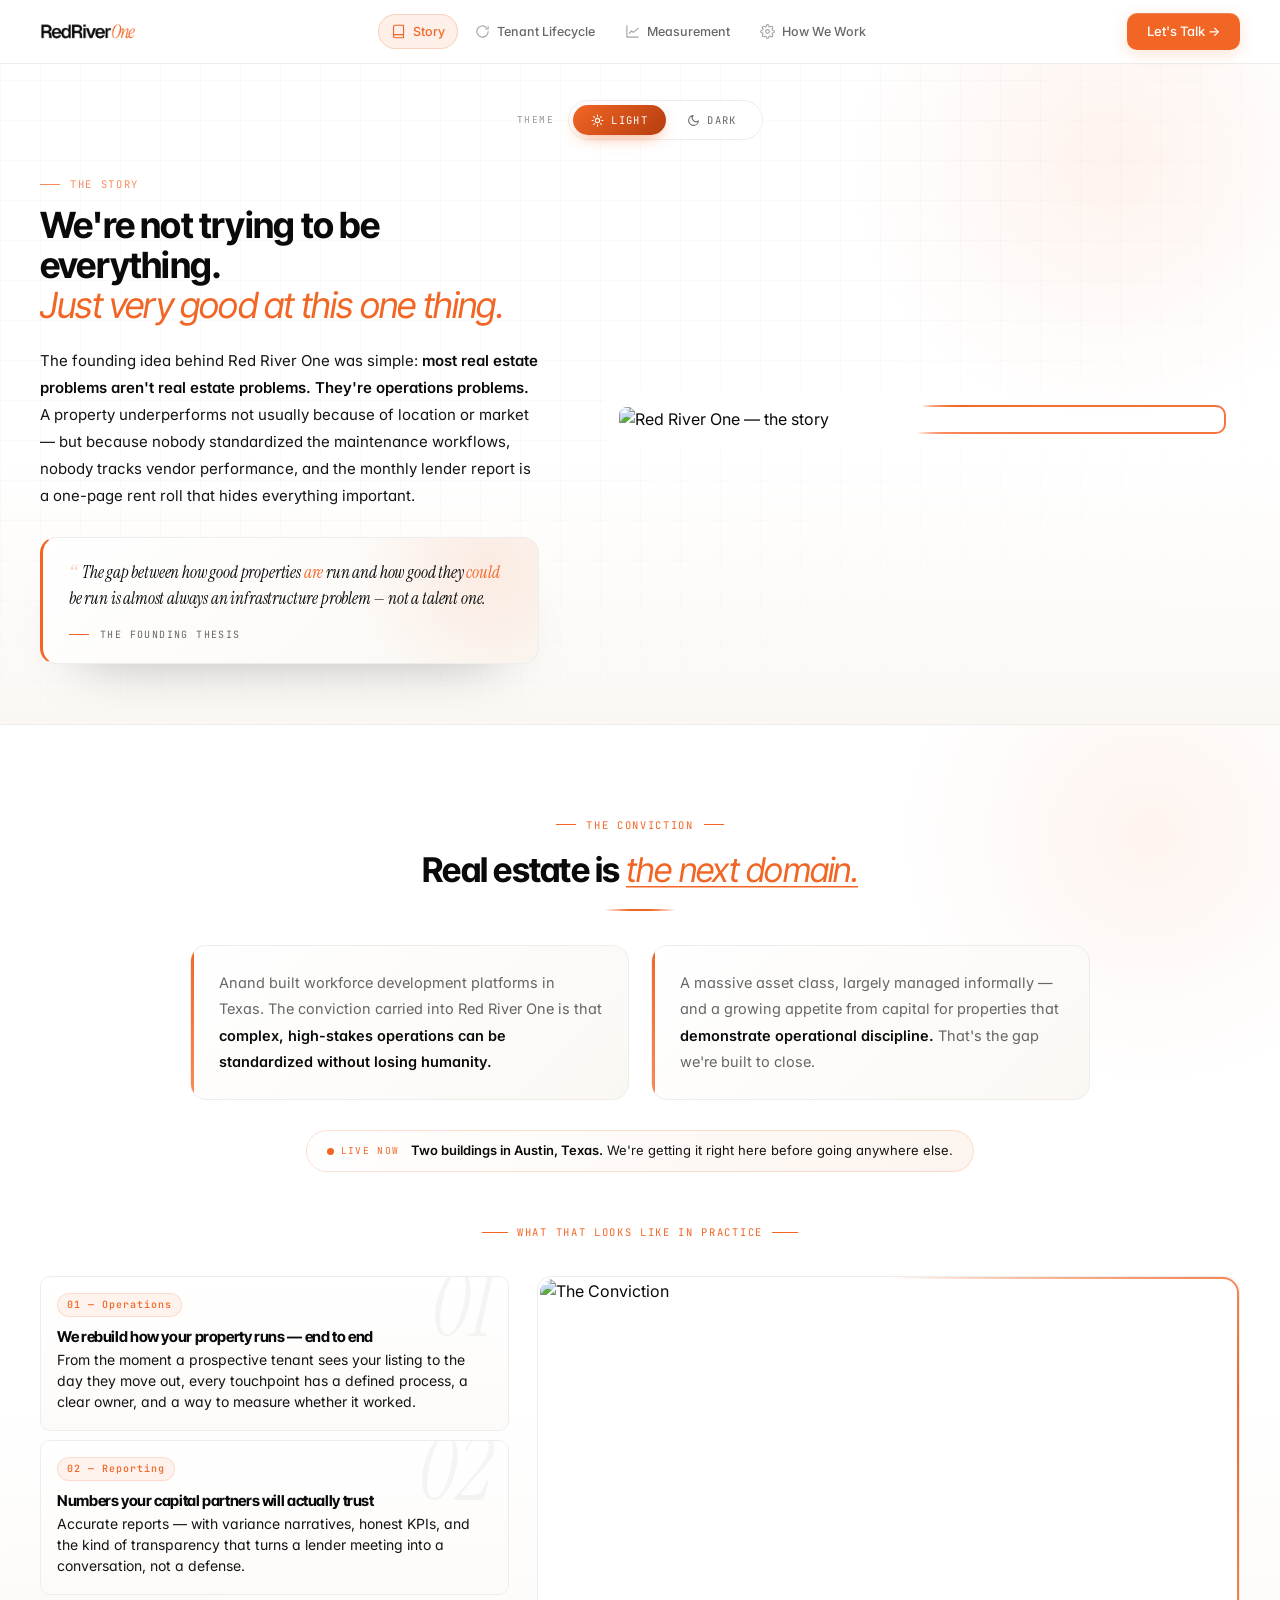
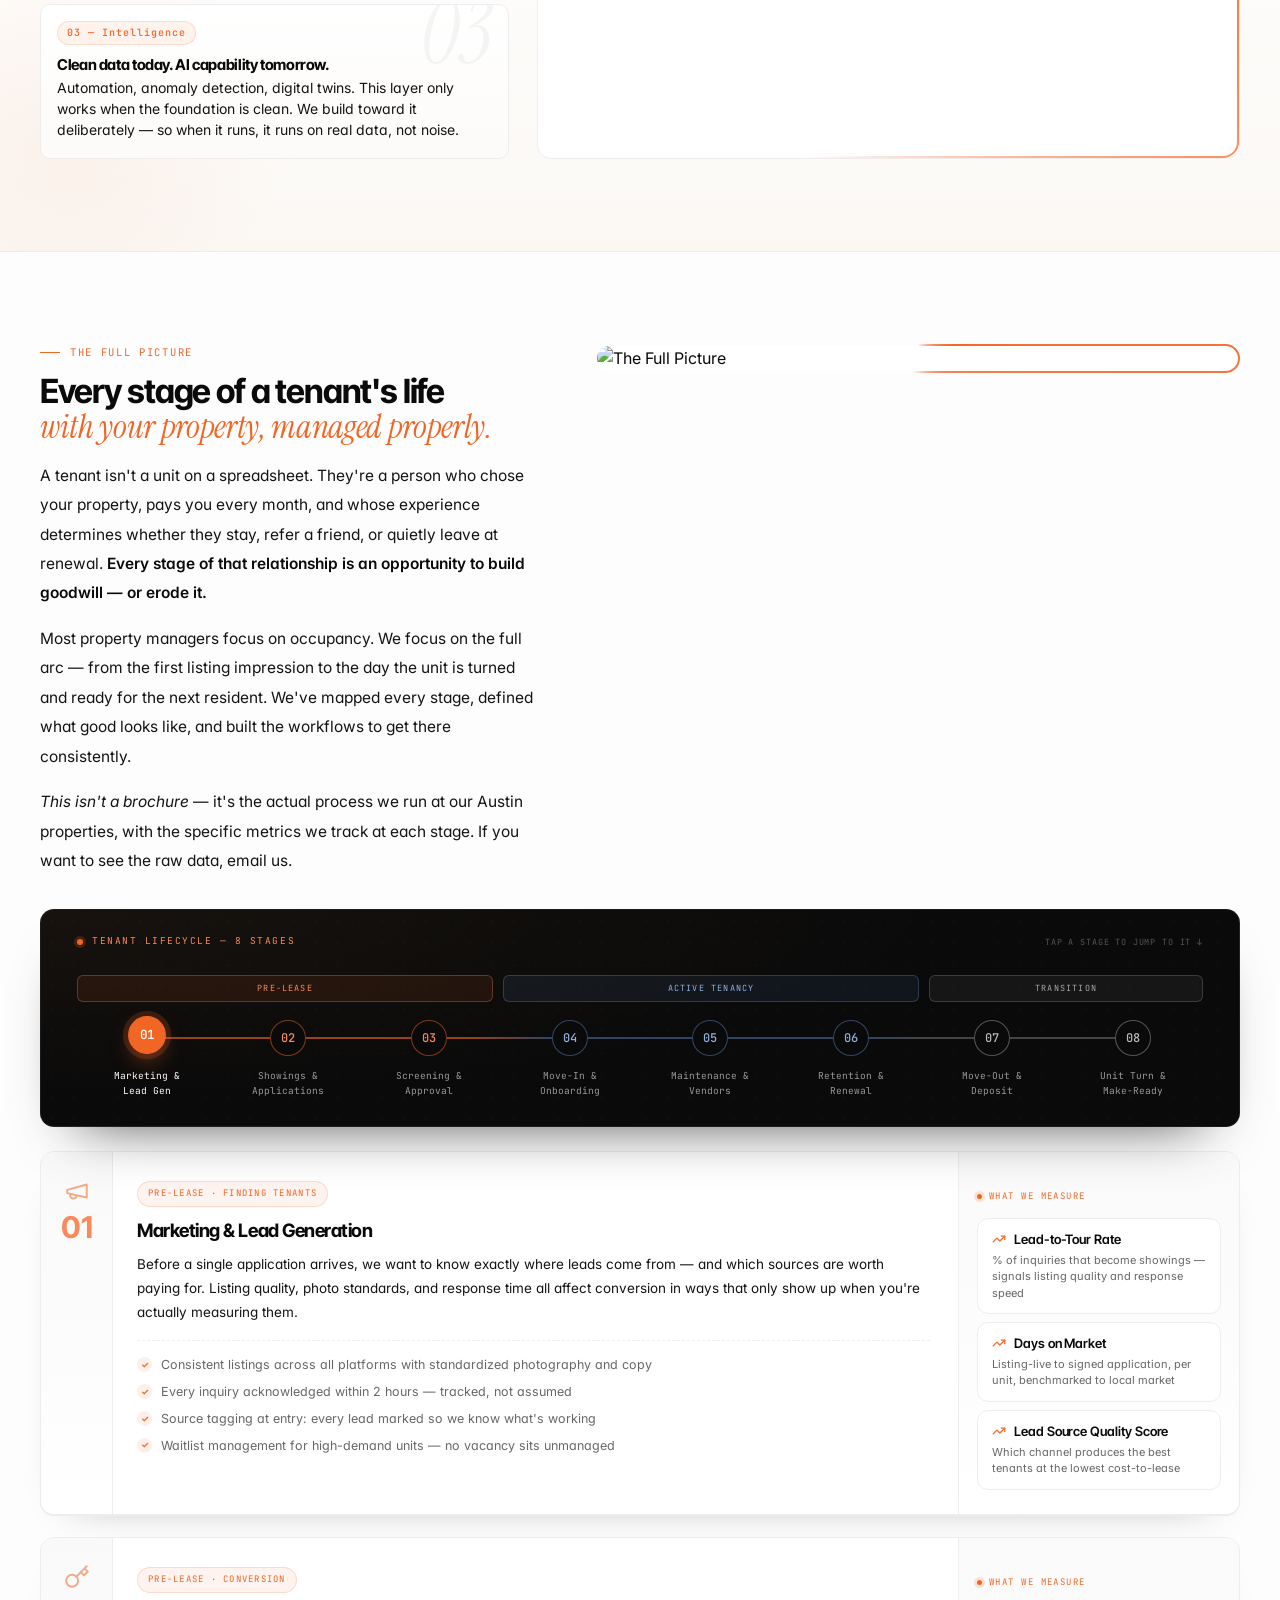
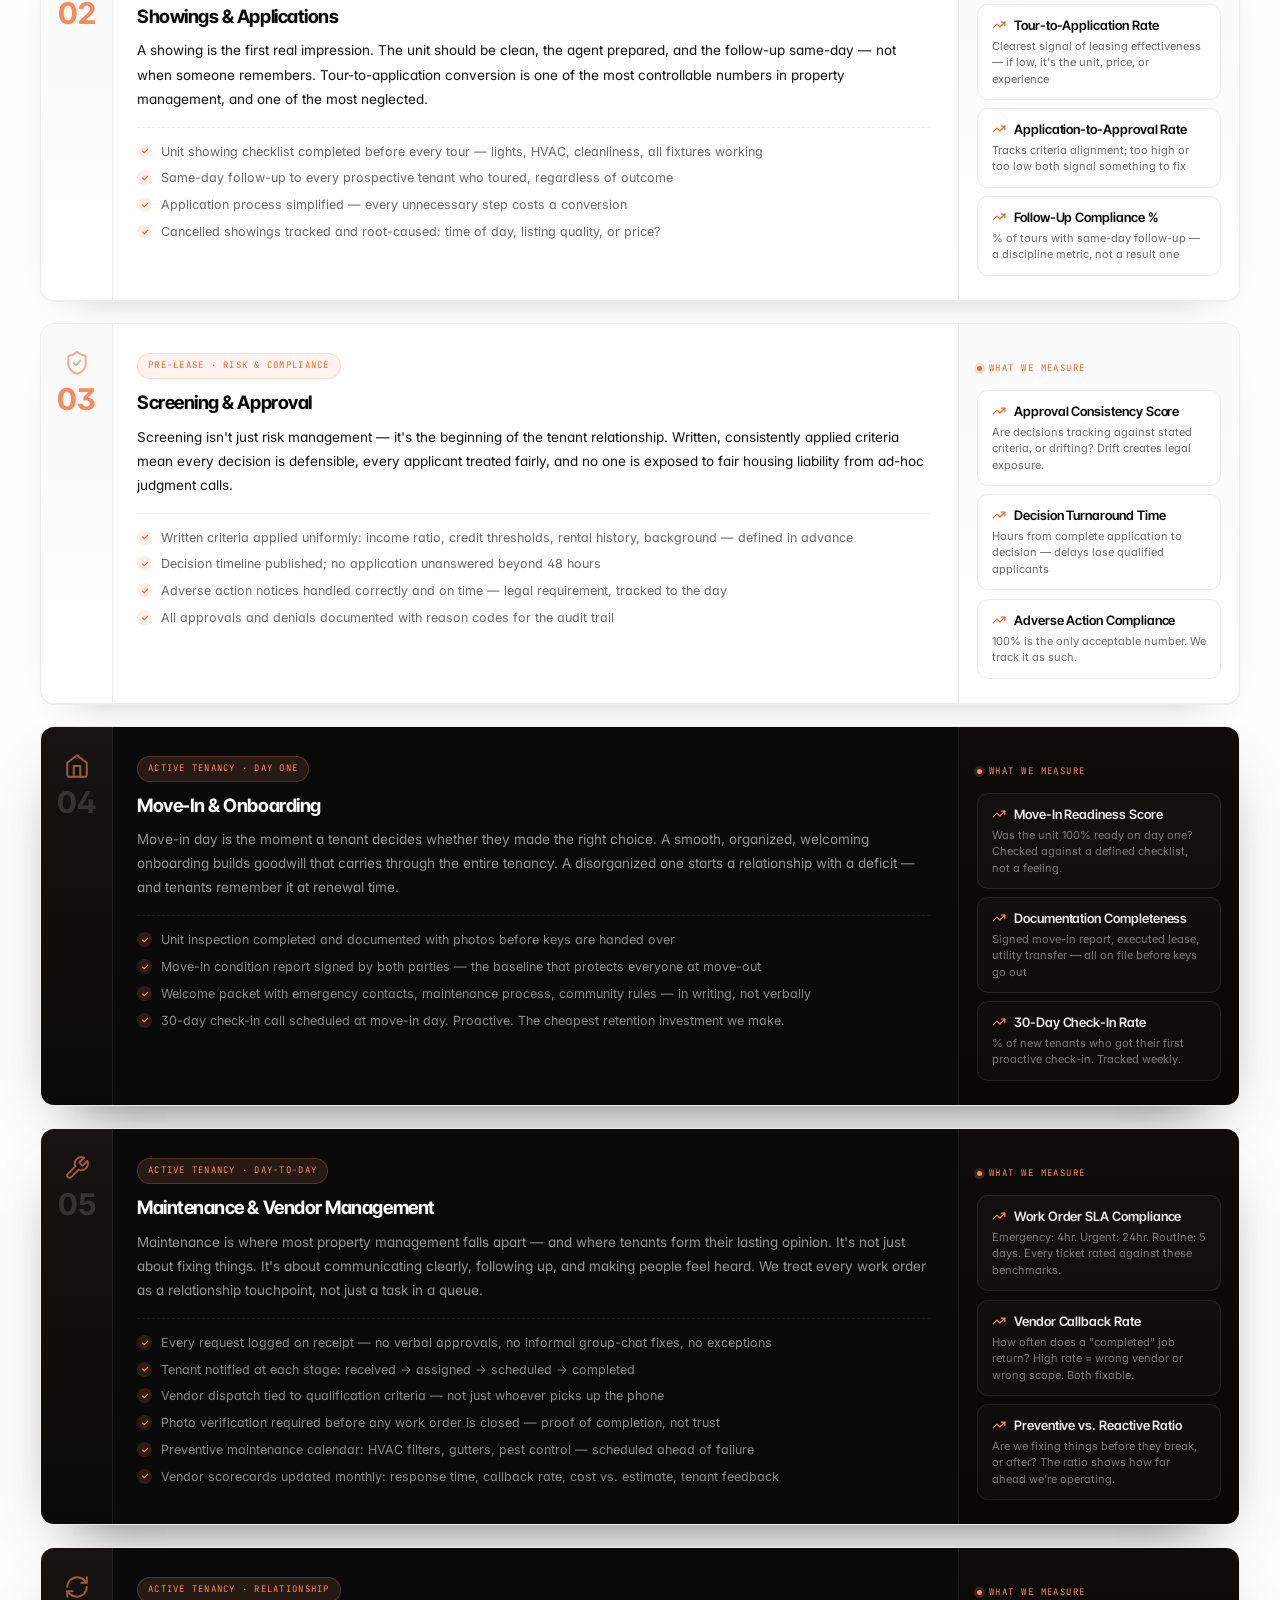
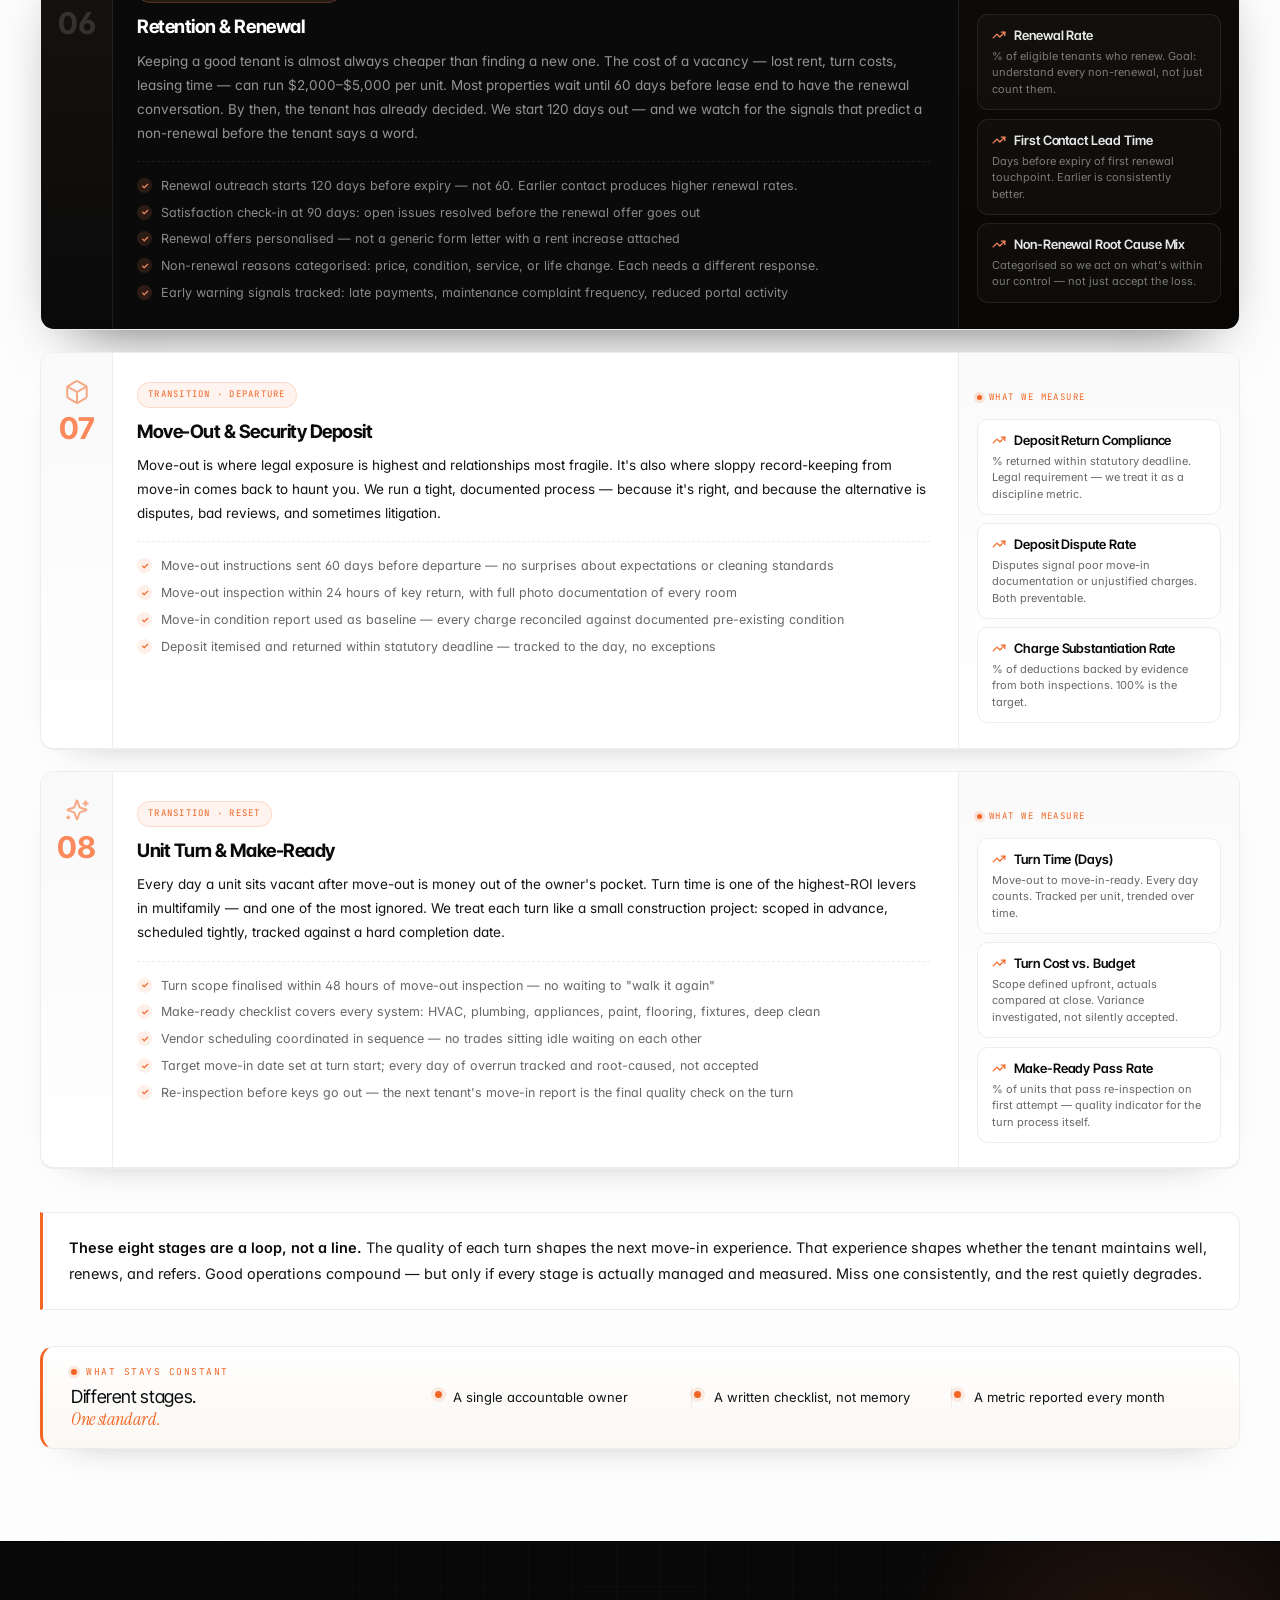
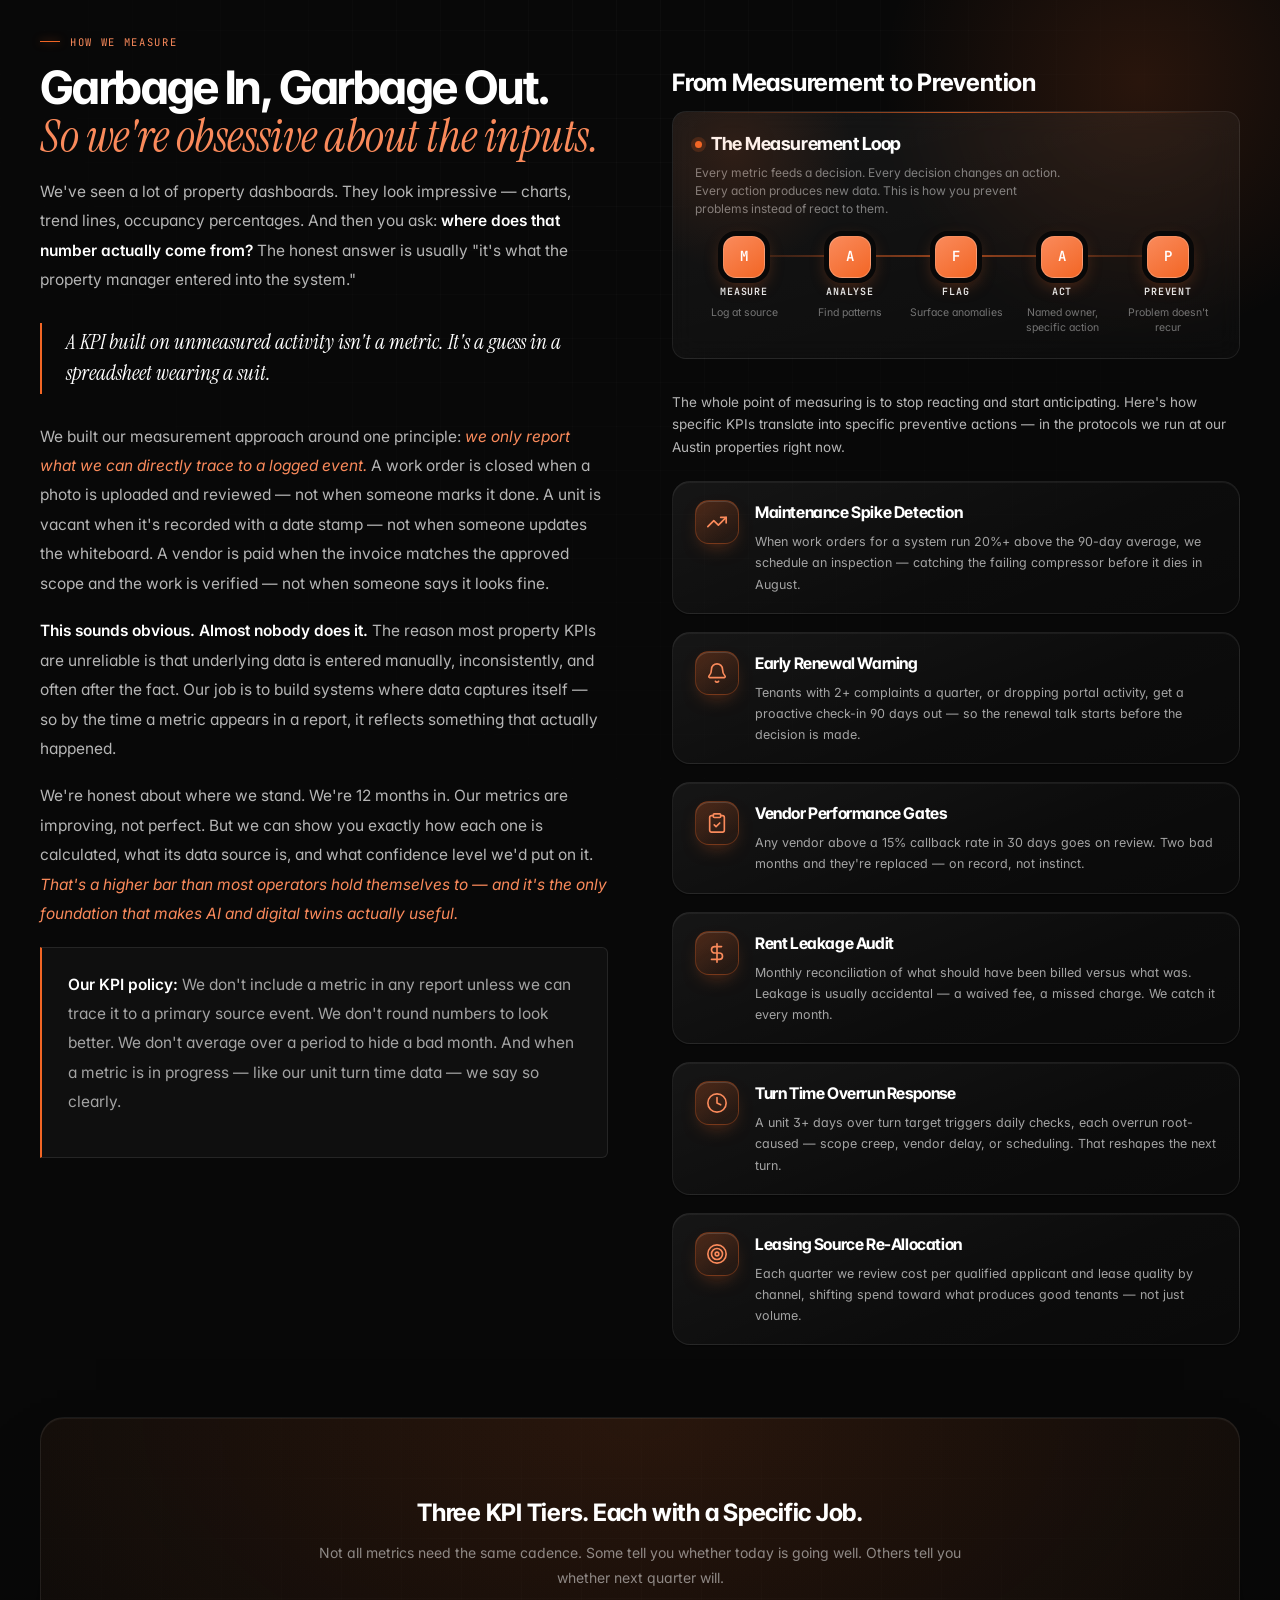
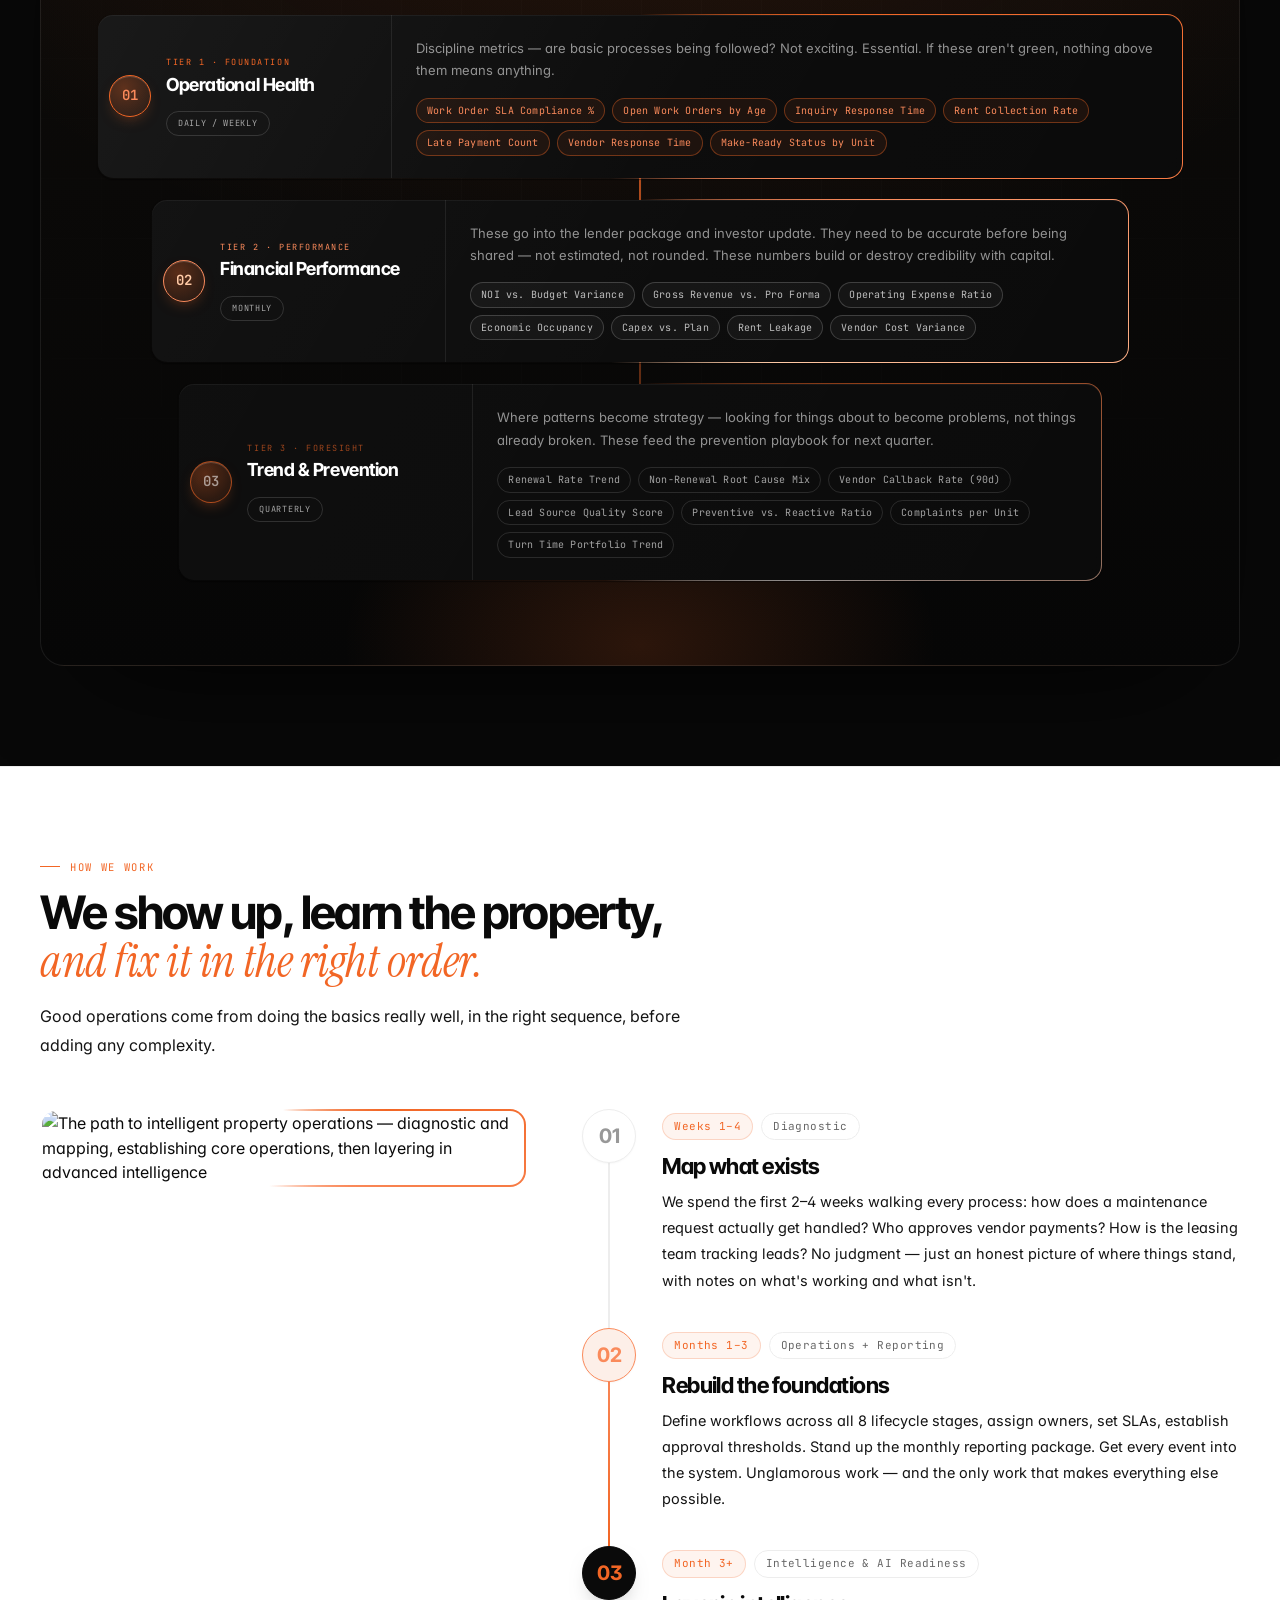
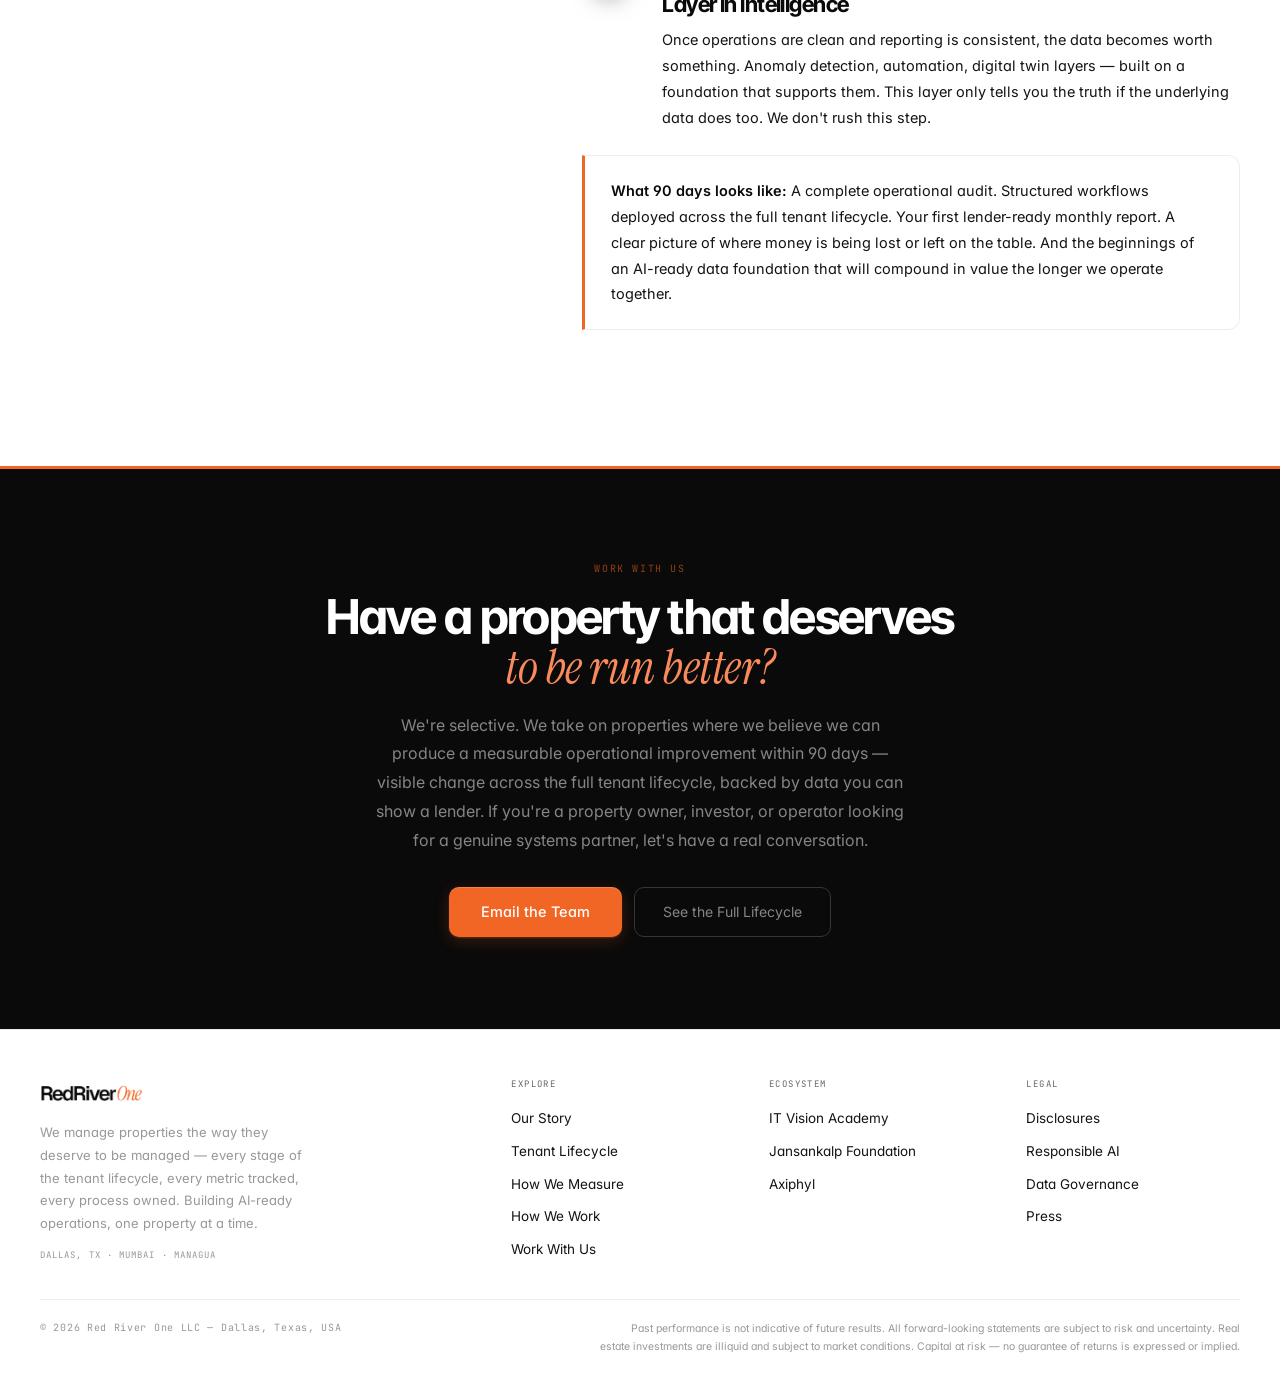
==== index.html @ af1d38d8 "init" ====
<!DOCTYPE html>
<html lang="en">
<head>
<meta charset="UTF-8">
<meta name="viewport" content="width=device-width, initial-scale=1.0">
<title>Red River One — Property Management That Actually Works</title>
<link rel="preconnect" href="https://fonts.googleapis.com">
<link rel="preconnect" href="https://fonts.gstatic.com" crossorigin="anonymous">
<link href="https://fonts.googleapis.com/css2?family=Instrument+Serif:ital@0;1&family=Inter+Tight:wght@400;500;600;700&family=Inter:wght@300;400;500;600&family=JetBrains+Mono:wght@400;500&display=swap" rel="stylesheet">

<link rel="stylesheet" href="assets/css/styles.css">
</head>
<body>

<nav>
  <div class="nav-inner">
    <a href="#" class="nb">
    <img src="assets/images/logo.png" alt="Red River One" onerror="this.style.display='none';this.nextElementSibling.style.display='block'">
    <span class="nb-t" style="display:none">Red River <span>One</span></span>
  </a>
  <ul class="nl" id="navMenu">
    <li><a href="#story"><svg class="nl-ic" viewBox="0 0 24 24" fill="none" stroke="currentColor" stroke-width="1.8" stroke-linecap="round" stroke-linejoin="round" aria-hidden="true"><path d="M4 19.5A2.5 2.5 0 0 1 6.5 17H20"/><path d="M6.5 2H20v20H6.5A2.5 2.5 0 0 1 4 19.5v-15A2.5 2.5 0 0 1 6.5 2Z"/></svg><span>Story</span></a></li>
    <li><a href="#lifecycle"><svg class="nl-ic" viewBox="0 0 24 24" fill="none" stroke="currentColor" stroke-width="1.8" stroke-linecap="round" stroke-linejoin="round" aria-hidden="true"><path d="M21 12a9 9 0 1 1-3-6.7"/><path d="M21 4v4h-4"/></svg><span>Tenant Lifecycle</span></a></li>
    <li><a href="#measurement"><svg class="nl-ic" viewBox="0 0 24 24" fill="none" stroke="currentColor" stroke-width="1.8" stroke-linecap="round" stroke-linejoin="round" aria-hidden="true"><path d="M3 3v18h18"/><path d="M7 15l3.5-4 3 2.5L21 7"/></svg><span>Measurement</span></a></li>
    <li><a href="#how"><svg class="nl-ic" viewBox="0 0 24 24" fill="none" stroke="currentColor" stroke-width="1.8" stroke-linecap="round" stroke-linejoin="round" aria-hidden="true"><circle cx="12" cy="12" r="3"/><path d="M19.4 15a1.65 1.65 0 0 0 .33 1.82l.06.06a2 2 0 1 1-2.83 2.83l-.06-.06a1.65 1.65 0 0 0-1.82-.33 1.65 1.65 0 0 0-1 1.51V21a2 2 0 0 1-4 0v-.09A1.65 1.65 0 0 0 9 19.4a1.65 1.65 0 0 0-1.82.33l-.06.06a2 2 0 1 1-2.83-2.83l.06-.06a1.65 1.65 0 0 0 .33-1.82 1.65 1.65 0 0 0-1.51-1H3a2 2 0 0 1 0-4h.09A1.65 1.65 0 0 0 4.6 9a1.65 1.65 0 0 0-.33-1.82l-.06-.06a2 2 0 1 1 2.83-2.83l.06.06a1.65 1.65 0 0 0 1.82.33H9a1.65 1.65 0 0 0 1-1.51V3a2 2 0 0 1 4 0v.09a1.65 1.65 0 0 0 1 1.51 1.65 1.65 0 0 0 1.82-.33l.06-.06a2 2 0 1 1 2.83 2.83l-.06.06a1.65 1.65 0 0 0-.33 1.82V9a1.65 1.65 0 0 0 1.51 1H21a2 2 0 0 1 0 4h-.09a1.65 1.65 0 0 0-1.51 1Z"/></svg><span>How We Work</span></a></li>
  </ul>
  <div class="nav-actions">
    <a href="mailto:contact@redriver.one" class="n-cta">Let's Talk →</a>
    <button type="button" class="nav-toggle" id="navToggle" aria-label="Open menu" aria-controls="navMenu" aria-expanded="false">
      <span class="nav-toggle-bar"></span>
      <span class="nav-toggle-bar"></span>
      <span class="nav-toggle-bar"></span>
    </button>
  </div>
  </div>
</nav>



<!-- MARQUEE -->
<div class="mq">
  <div class="mq-t">
    <span class="mq-i">Find Tenants <span>—</span></span><span class="mq-i">Screen &amp; Qualify <span>—</span></span><span class="mq-i">Lease &amp; Onboard <span>—</span></span><span class="mq-i">Maintain &amp; Repair <span>—</span></span><span class="mq-i">Retain &amp; Renew <span>—</span></span><span class="mq-i">Turn &amp; Re-List <span>—</span></span><span class="mq-i">Measure Everything <span>—</span></span><span class="mq-i">Prevent Problems <span>—</span></span><span class="mq-i">AI-Ready Data <span>—</span></span><span class="mq-i">Digital Twins <span>—</span></span>
    <span class="mq-i">Find Tenants <span>—</span></span><span class="mq-i">Screen &amp; Qualify <span>—</span></span><span class="mq-i">Lease &amp; Onboard <span>—</span></span><span class="mq-i">Maintain &amp; Repair <span>—</span></span><span class="mq-i">Retain &amp; Renew <span>—</span></span><span class="mq-i">Turn &amp; Re-List <span>—</span></span><span class="mq-i">Measure Everything <span>—</span></span><span class="mq-i">Prevent Problems <span>—</span></span><span class="mq-i">AI-Ready Data <span>—</span></span><span class="mq-i">Digital Twins <span>—</span></span>
  </div>
</div>


<!-- ═══════════════ STORY (themeable: light / dark) ═══════════════ -->
<div class="story-zone" id="story-zone" data-theme="light">

<!-- ═══════════════ STORY — HERO ═══════════════ -->
<section class="sec story-hero" id="story">
  <div class="si">
    <div class="story-toggle" role="tablist" aria-label="Story section theme">
      <span class="story-toggle-lbl">Theme</span>
      <div class="seg">
        <span class="seg-thumb" aria-hidden="true"></span>
        <button type="button" class="seg-btn is-active" data-set-theme="light" role="tab" aria-selected="true">
          <svg viewBox="0 0 24 24" fill="none" stroke="currentColor" stroke-width="2" stroke-linecap="round" stroke-linejoin="round"><circle cx="12" cy="12" r="4"/><path d="M12 2v2M12 20v2M4.9 4.9l1.4 1.4M17.7 17.7l1.4 1.4M2 12h2M20 12h2M4.9 19.1l1.4-1.4M17.7 6.3l1.4-1.4"/></svg>
          Light
        </button>
        <button type="button" class="seg-btn" data-set-theme="dark" role="tab" aria-selected="false">
          <svg viewBox="0 0 24 24" fill="none" stroke="currentColor" stroke-width="2" stroke-linecap="round" stroke-linejoin="round"><path d="M21 12.8A9 9 0 1 1 11.2 3a7 7 0 0 0 9.8 9.8z"/></svg>
          Dark
        </button>
      </div>
    </div>
    <div class="sty-hero-g">
      <div class="sty-hero rv">
        <div class="eye">The Story</div>
        <h2 class="sty-hero-h">We're not trying to be everything.<br><em>Just very good at this one thing.</em></h2>
        <p class="sty-hero-lead">The founding idea behind Red River One was simple: <strong>most real estate problems aren't real estate problems. They're operations problems.</strong> A property underperforms not usually because of location or market — but because nobody standardized the maintenance workflows, nobody tracks vendor performance, and the monthly lender report is a one-page rent roll that hides everything important.</p>
        <figure class="sty-quote rv rd1">
          <p><span class="sty-quote-mark">&ldquo;</span>The gap between how good properties <em>are</em> run and how good they <em>could</em> be run is almost always an infrastructure problem — not a talent one.</p>
          <figcaption class="sty-quote-by">The founding thesis</figcaption>
        </figure>
      </div>
      <div class="sty-hero-media rv rd1">
        <img src="assets/images/story.png" alt="Red River One — the story" class="lb-img" data-lb-title="The Story" loading="lazy">
      </div>
    </div>
  </div>
</section>


<!-- ═══════════════ STORY — APPROACH ═══════════════ -->
<section class="sec story-sec" id="story-approach">
  <div class="si">
    <div class="story-g">
      <div class="st rv">
        <div class="eye" style="justify-content:center;">The Conviction</div>
        <h3 class="st-h" style="text-align:center;">Real estate is <em>the next domain.</em></h3>
        <div class="st-cols">
          <p>Anand built workforce development platforms in Texas. The conviction carried into Red River One is that <strong>complex, high-stakes operations can be standardized without losing humanity.</strong></p>
          <p>A massive asset class, largely managed informally — and a growing appetite from capital for properties that <strong>demonstrate operational discipline.</strong> That's the gap we're built to close.</p>
        </div>
        <div class="st-pill">
          <span class="st-pill-live">Live now</span>
          <span class="st-pill-tx"><strong>Two buildings in Austin, Texas.</strong> We're getting it right here before going anywhere else.</span>
        </div>
      </div>
      <div class="rv rd2" style="padding-top:6px;">
        <div class="wwd">
          <div class="wwd-lbl">What that looks like in practice</div>
          <div class="wwd-split">
          <div class="wwd-cards">
          <div class="wc">
            <span class="wc-ghost">01</span>
            <div class="wc-n">01 — Operations</div>
            <div class="wc-t">We rebuild how your property runs — end to end</div>
            <div class="wc-b">From the moment a prospective tenant sees your listing to the day they move out, every touchpoint has a defined process, a clear owner, and a way to measure whether it worked.</div>
          </div>
          <div class="wc">
            <span class="wc-ghost">02</span>
            <div class="wc-n">02 — Reporting</div>
            <div class="wc-t">Numbers your capital partners will actually trust</div>
            <div class="wc-b">Accurate reports — with variance narratives, honest KPIs, and the kind of transparency that turns a lender meeting into a conversation, not a defense.</div>
          </div>
          <div class="wc">
            <span class="wc-ghost">03</span>
            <div class="wc-n">03 — Intelligence</div>
            <div class="wc-t">Clean data today. AI capability tomorrow.</div>
            <div class="wc-b">Automation, anomaly detection, digital twins. This layer only works when the foundation is clean. We build toward it deliberately — so when it runs, it runs on real data, not noise.</div>
          </div>
          </div>
          <div class="wwd-media">
            <img src="assets/images/The Conviction.png" alt="The Conviction" class="wwd-img lb-img" data-lb-title="The Conviction">
          </div>
          </div>
        </div>
      </div>
    </div>
  </div>
</section>

</div><!-- /.story-zone -->


<!-- ═══════════════ TENANT LIFECYCLE ═══════════════ -->
<section class="sec lc-sec" id="lifecycle">
  <div class="si">
    <div class="lc-intro">
      <div class="lc-intro-left">
        <div class="rv">
          <div class="eye">The Full Picture</div>
          <h2 class="sh">Every stage of a tenant's life<br><em>with your property, managed properly.</em></h2>
          <p>A tenant isn't a unit on a spreadsheet. They're a person who chose your property, pays you every month, and whose experience determines whether they stay, refer a friend, or quietly leave at renewal. <strong>Every stage of that relationship is an opportunity to build goodwill — or erode it.</strong></p>
          <p>Most property managers focus on occupancy. We focus on the full arc — from the first listing impression to the day the unit is turned and ready for the next resident. We've mapped every stage, defined what good looks like, and built the workflows to get there consistently.</p>
          <p><em>This isn't a brochure</em> — it's the actual process we run at our Austin properties, with the specific metrics we track at each stage. If you want to see the raw data, email us.</p>
        </div>
      </div>
      <div class="lc-intro-right">
        <img src="assets/images/The Full Picture.png" alt="The Full Picture" class="lc-tl-img lb-img" data-lb-title="The Full Picture" loading="lazy">
      </div>
    </div>

    <div class="lc-stick">
    <div class="lc-tl rv">
      <div class="lc-tl-head">
        <div class="lc-tl-t">Tenant Lifecycle — 8 Stages</div>
        <div class="lc-tl-h">Tap a stage to jump to it ↓</div>
      </div>
      <div class="lc-phases">
        <div class="lc-phase p1">Pre-Lease</div>
        <div class="lc-phase p2">Active Tenancy</div>
        <div class="lc-phase p3">Transition</div>
      </div>
      <div class="lc-track">
        <button type="button" class="lc-node s-e" data-stage="1"><span class="lc-node-dot">01</span><span class="lc-node-l">Marketing &amp; Lead Gen</span></button>
        <button type="button" class="lc-node s-e" data-stage="2"><span class="lc-node-dot">02</span><span class="lc-node-l">Showings &amp; Applications</span></button>
        <button type="button" class="lc-node s-e" data-stage="3"><span class="lc-node-dot">03</span><span class="lc-node-l">Screening &amp; Approval</span></button>
        <button type="button" class="lc-node s-s" data-stage="4"><span class="lc-node-dot">04</span><span class="lc-node-l">Move-In &amp; Onboarding</span></button>
        <button type="button" class="lc-node s-s" data-stage="5"><span class="lc-node-dot">05</span><span class="lc-node-l">Maintenance &amp; Vendors</span></button>
        <button type="button" class="lc-node s-s" data-stage="6"><span class="lc-node-dot">06</span><span class="lc-node-l">Retention &amp; Renewal</span></button>
        <button type="button" class="lc-node s-p" data-stage="7"><span class="lc-node-dot">07</span><span class="lc-node-l">Move-Out &amp; Deposit</span></button>
        <button type="button" class="lc-node s-p" data-stage="8"><span class="lc-node-dot">08</span><span class="lc-node-l">Unit Turn &amp; Make-Ready</span></button>
      </div>
    </div>

    <div class="lcs">
      <!-- STEP 01 -->
      <div class="ls" data-stage="1">
        <div class="ls-idx"><div class="ls-ic"><svg viewBox="0 0 24 24" fill="none" stroke="currentColor" stroke-width="1.8" stroke-linecap="round" stroke-linejoin="round"><path d="m3 11 18-5v12L3 14v-3z"/><path d="M11.6 16.8a3 3 0 1 1-5.8-1.6"/></svg></div><div class="ls-n">01</div></div>
        <div class="ls-m">
          <div class="ls-ph">Pre-Lease · Finding Tenants</div>
          <div class="ls-t">Marketing &amp; Lead Generation</div>
          <div class="ls-b">Before a single application arrives, we want to know exactly where leads come from — and which sources are worth paying for. Listing quality, photo standards, and response time all affect conversion in ways that only show up when you're actually measuring them.</div>
          <div class="ls-tasks">
            <div class="ls-task">Consistent listings across all platforms with standardized photography and copy</div>
            <div class="ls-task">Every inquiry acknowledged within 2 hours — tracked, not assumed</div>
            <div class="ls-task">Source tagging at entry: every lead marked so we know what's working</div>
            <div class="ls-task">Waitlist management for high-demand units — no vacancy sits unmanaged</div>
          </div>
        </div>
        <div class="ls-kpi">
          <div class="ls-kpi-t">What We Measure</div>
          <div class="km"><div class="km-n">Lead-to-Tour Rate</div><div class="km-d">% of inquiries that become showings — signals listing quality and response speed</div></div>
          <div class="km"><div class="km-n">Days on Market</div><div class="km-d">Listing-live to signed application, per unit, benchmarked to local market</div></div>
          <div class="km"><div class="km-n">Lead Source Quality Score</div><div class="km-d">Which channel produces the best tenants at the lowest cost-to-lease</div></div>
        </div>
      </div>
      <!-- STEP 02 -->
      <div class="ls" data-stage="2">
        <div class="ls-idx"><div class="ls-ic"><svg viewBox="0 0 24 24" fill="none" stroke="currentColor" stroke-width="1.8" stroke-linecap="round" stroke-linejoin="round"><circle cx="7.5" cy="15.5" r="5.5"/><path d="m21 2-9.6 9.6"/><path d="m15.5 7.5 3 3L22 7l-3-3"/></svg></div><div class="ls-n">02</div></div>
        <div class="ls-m">
          <div class="ls-ph">Pre-Lease · Conversion</div>
          <div class="ls-t">Showings &amp; Applications</div>
          <div class="ls-b">A showing is the first real impression. The unit should be clean, the agent prepared, and the follow-up same-day — not when someone remembers. Tour-to-application conversion is one of the most controllable numbers in property management, and one of the most neglected.</div>
          <div class="ls-tasks">
            <div class="ls-task">Unit showing checklist completed before every tour — lights, HVAC, cleanliness, all fixtures working</div>
            <div class="ls-task">Same-day follow-up to every prospective tenant who toured, regardless of outcome</div>
            <div class="ls-task">Application process simplified — every unnecessary step costs a conversion</div>
            <div class="ls-task">Cancelled showings tracked and root-caused: time of day, listing quality, or price?</div>
          </div>
        </div>
        <div class="ls-kpi">
          <div class="ls-kpi-t">What We Measure</div>
          <div class="km"><div class="km-n">Tour-to-Application Rate</div><div class="km-d">Clearest signal of leasing effectiveness — if low, it's the unit, price, or experience</div></div>
          <div class="km"><div class="km-n">Application-to-Approval Rate</div><div class="km-d">Tracks criteria alignment; too high or too low both signal something to fix</div></div>
          <div class="km"><div class="km-n">Follow-Up Compliance %</div><div class="km-d">% of tours with same-day follow-up — a discipline metric, not a result one</div></div>
        </div>
      </div>
      <!-- STEP 03 -->
      <div class="ls" data-stage="3">
        <div class="ls-idx"><div class="ls-ic"><svg viewBox="0 0 24 24" fill="none" stroke="currentColor" stroke-width="1.8" stroke-linecap="round" stroke-linejoin="round"><path d="M20 13c0 5-3.5 7.5-7.66 8.95a1 1 0 0 1-.67-.01C7.5 20.5 4 18 4 13V6a1 1 0 0 1 1-1c2 0 4.5-1.2 6.24-2.72a1.17 1.17 0 0 1 1.52 0C14.51 3.81 17 5 19 5a1 1 0 0 1 1 1z"/><path d="m9 12 2 2 4-4"/></svg></div><div class="ls-n">03</div></div>
        <div class="ls-m">
          <div class="ls-ph">Pre-Lease · Risk &amp; Compliance</div>
          <div class="ls-t">Screening &amp; Approval</div>
          <div class="ls-b">Screening isn't just risk management — it's the beginning of the tenant relationship. Written, consistently applied criteria mean every decision is defensible, every applicant treated fairly, and no one is exposed to fair housing liability from ad-hoc judgment calls.</div>
          <div class="ls-tasks">
            <div class="ls-task">Written criteria applied uniformly: income ratio, credit thresholds, rental history, background — defined in advance</div>
            <div class="ls-task">Decision timeline published; no application unanswered beyond 48 hours</div>
            <div class="ls-task">Adverse action notices handled correctly and on time — legal requirement, tracked to the day</div>
            <div class="ls-task">All approvals and denials documented with reason codes for the audit trail</div>
          </div>
        </div>
        <div class="ls-kpi">
          <div class="ls-kpi-t">What We Measure</div>
          <div class="km"><div class="km-n">Approval Consistency Score</div><div class="km-d">Are decisions tracking against stated criteria, or drifting? Drift creates legal exposure.</div></div>
          <div class="km"><div class="km-n">Decision Turnaround Time</div><div class="km-d">Hours from complete application to decision — delays lose qualified applicants</div></div>
          <div class="km"><div class="km-n">Adverse Action Compliance</div><div class="km-d">100% is the only acceptable number. We track it as such.</div></div>
        </div>
      </div>
      <!-- STEP 04 dark -->
      <div class="ls ls-dk" data-stage="4">
        <div class="ls-idx"><div class="ls-ic"><svg viewBox="0 0 24 24" fill="none" stroke="currentColor" stroke-width="1.8" stroke-linecap="round" stroke-linejoin="round"><path d="m3 9 9-7 9 7v11a2 2 0 0 1-2 2H5a2 2 0 0 1-2-2z"/><path d="M9 22V12h6v10"/></svg></div><div class="ls-n">04</div></div>
        <div class="ls-m">
          <div class="ls-ph">Active Tenancy · Day One</div>
          <div class="ls-t">Move-In &amp; Onboarding</div>
          <div class="ls-b">Move-in day is the moment a tenant decides whether they made the right choice. A smooth, organized, welcoming onboarding builds goodwill that carries through the entire tenancy. A disorganized one starts a relationship with a deficit — and tenants remember it at renewal time.</div>
          <div class="ls-tasks">
            <div class="ls-task">Unit inspection completed and documented with photos before keys are handed over</div>
            <div class="ls-task">Move-in condition report signed by both parties — the baseline that protects everyone at move-out</div>
            <div class="ls-task">Welcome packet with emergency contacts, maintenance process, community rules — in writing, not verbally</div>
            <div class="ls-task">30-day check-in call scheduled at move-in day. Proactive. The cheapest retention investment we make.</div>
          </div>
        </div>
        <div class="ls-kpi">
          <div class="ls-kpi-t">What We Measure</div>
          <div class="km"><div class="km-n">Move-In Readiness Score</div><div class="km-d">Was the unit 100% ready on day one? Checked against a defined checklist, not a feeling.</div></div>
          <div class="km"><div class="km-n">Documentation Completeness</div><div class="km-d">Signed move-in report, executed lease, utility transfer — all on file before keys go out</div></div>
          <div class="km"><div class="km-n">30-Day Check-In Rate</div><div class="km-d">% of new tenants who got their first proactive check-in. Tracked weekly.</div></div>
        </div>
      </div>
      <!-- STEP 05 dark -->
      <div class="ls ls-dk" data-stage="5">
        <div class="ls-idx"><div class="ls-ic"><svg viewBox="0 0 24 24" fill="none" stroke="currentColor" stroke-width="1.8" stroke-linecap="round" stroke-linejoin="round"><path d="M14.7 6.3a1 1 0 0 0 0 1.4l1.6 1.6a1 1 0 0 0 1.4 0l3.77-3.77a6 6 0 0 1-7.94 7.94l-6.91 6.91a2.12 2.12 0 0 1-3-3l6.91-6.91a6 6 0 0 1 7.94-7.94l-3.76 3.76z"/></svg></div><div class="ls-n">05</div></div>
        <div class="ls-m">
          <div class="ls-ph">Active Tenancy · Day-to-Day</div>
          <div class="ls-t">Maintenance &amp; Vendor Management</div>
          <div class="ls-b">Maintenance is where most property management falls apart — and where tenants form their lasting opinion. It's not just about fixing things. It's about communicating clearly, following up, and making people feel heard. We treat every work order as a relationship touchpoint, not just a task in a queue.</div>
          <div class="ls-tasks">
            <div class="ls-task">Every request logged on receipt — no verbal approvals, no informal group-chat fixes, no exceptions</div>
            <div class="ls-task">Tenant notified at each stage: received → assigned → scheduled → completed</div>
            <div class="ls-task">Vendor dispatch tied to qualification criteria — not just whoever picks up the phone</div>
            <div class="ls-task">Photo verification required before any work order is closed — proof of completion, not trust</div>
            <div class="ls-task">Preventive maintenance calendar: HVAC filters, gutters, pest control — scheduled ahead of failure</div>
            <div class="ls-task">Vendor scorecards updated monthly: response time, callback rate, cost vs. estimate, tenant feedback</div>
          </div>
        </div>
        <div class="ls-kpi">
          <div class="ls-kpi-t">What We Measure</div>
          <div class="km"><div class="km-n">Work Order SLA Compliance</div><div class="km-d">Emergency: 4hr. Urgent: 24hr. Routine: 5 days. Every ticket rated against these benchmarks.</div></div>
          <div class="km"><div class="km-n">Vendor Callback Rate</div><div class="km-d">How often does a "completed" job return? High rate = wrong vendor or wrong scope. Both fixable.</div></div>
          <div class="km"><div class="km-n">Preventive vs. Reactive Ratio</div><div class="km-d">Are we fixing things before they break, or after? The ratio shows how far ahead we're operating.</div></div>
        </div>
      </div>
      <!-- STEP 06 dark -->
      <div class="ls ls-dk" data-stage="6">
        <div class="ls-idx"><div class="ls-ic"><svg viewBox="0 0 24 24" fill="none" stroke="currentColor" stroke-width="1.8" stroke-linecap="round" stroke-linejoin="round"><path d="M3 12a9 9 0 0 1 9-9 9.75 9.75 0 0 1 6.74 2.74L21 8"/><path d="M21 3v5h-5"/><path d="M21 12a9 9 0 0 1-9 9 9.75 9.75 0 0 1-6.74-2.74L3 16"/><path d="M8 16H3v5"/></svg></div><div class="ls-n">06</div></div>
        <div class="ls-m">
          <div class="ls-ph">Active Tenancy · Relationship</div>
          <div class="ls-t">Retention &amp; Renewal</div>
          <div class="ls-b">Keeping a good tenant is almost always cheaper than finding a new one. The cost of a vacancy — lost rent, turn costs, leasing time — can run $2,000–$5,000 per unit. Most properties wait until 60 days before lease end to have the renewal conversation. By then, the tenant has already decided. We start 120 days out — and we watch for the signals that predict a non-renewal before the tenant says a word.</div>
          <div class="ls-tasks">
            <div class="ls-task">Renewal outreach starts 120 days before expiry — not 60. Earlier contact produces higher renewal rates.</div>
            <div class="ls-task">Satisfaction check-in at 90 days: open issues resolved before the renewal offer goes out</div>
            <div class="ls-task">Renewal offers personalised — not a generic form letter with a rent increase attached</div>
            <div class="ls-task">Non-renewal reasons categorised: price, condition, service, or life change. Each needs a different response.</div>
            <div class="ls-task">Early warning signals tracked: late payments, maintenance complaint frequency, reduced portal activity</div>
          </div>
        </div>
        <div class="ls-kpi">
          <div class="ls-kpi-t">What We Measure</div>
          <div class="km"><div class="km-n">Renewal Rate</div><div class="km-d">% of eligible tenants who renew. Goal: understand every non-renewal, not just count them.</div></div>
          <div class="km"><div class="km-n">First Contact Lead Time</div><div class="km-d">Days before expiry of first renewal touchpoint. Earlier is consistently better.</div></div>
          <div class="km"><div class="km-n">Non-Renewal Root Cause Mix</div><div class="km-d">Categorised so we act on what's within our control — not just accept the loss.</div></div>
        </div>
      </div>
      <!-- STEP 07 -->
      <div class="ls" data-stage="7">
        <div class="ls-idx"><div class="ls-ic"><svg viewBox="0 0 24 24" fill="none" stroke="currentColor" stroke-width="1.8" stroke-linecap="round" stroke-linejoin="round"><path d="M21 8a2 2 0 0 0-1-1.73l-7-4a2 2 0 0 0-2 0l-7 4A2 2 0 0 0 3 8v8a2 2 0 0 0 1 1.73l7 4a2 2 0 0 0 2 0l7-4A2 2 0 0 0 21 16Z"/><path d="m3.3 7 8.7 5 8.7-5"/><path d="M12 22V12"/></svg></div><div class="ls-n">07</div></div>
        <div class="ls-m">
          <div class="ls-ph">Transition · Departure</div>
          <div class="ls-t">Move-Out &amp; Security Deposit</div>
          <div class="ls-b">Move-out is where legal exposure is highest and relationships most fragile. It's also where sloppy record-keeping from move-in comes back to haunt you. We run a tight, documented process — because it's right, and because the alternative is disputes, bad reviews, and sometimes litigation.</div>
          <div class="ls-tasks">
            <div class="ls-task">Move-out instructions sent 60 days before departure — no surprises about expectations or cleaning standards</div>
            <div class="ls-task">Move-out inspection within 24 hours of key return, with full photo documentation of every room</div>
            <div class="ls-task">Move-in condition report used as baseline — every charge reconciled against documented pre-existing condition</div>
            <div class="ls-task">Deposit itemised and returned within statutory deadline — tracked to the day, no exceptions</div>
          </div>
        </div>
        <div class="ls-kpi">
          <div class="ls-kpi-t">What We Measure</div>
          <div class="km"><div class="km-n">Deposit Return Compliance</div><div class="km-d">% returned within statutory deadline. Legal requirement — we treat it as a discipline metric.</div></div>
          <div class="km"><div class="km-n">Deposit Dispute Rate</div><div class="km-d">Disputes signal poor move-in documentation or unjustified charges. Both preventable.</div></div>
          <div class="km"><div class="km-n">Charge Substantiation Rate</div><div class="km-d">% of deductions backed by evidence from both inspections. 100% is the target.</div></div>
        </div>
      </div>
      <!-- STEP 08 -->
      <div class="ls" data-stage="8">
        <div class="ls-idx"><div class="ls-ic"><svg viewBox="0 0 24 24" fill="none" stroke="currentColor" stroke-width="1.8" stroke-linecap="round" stroke-linejoin="round"><path d="M9.94 14.34A2 2 0 0 0 8.66 13.06L3.6 11.4a.4.4 0 0 1 0-.76l5.06-1.66a2 2 0 0 0 1.28-1.28L11.6 2.64a.4.4 0 0 1 .76 0l1.66 5.06a2 2 0 0 0 1.28 1.28l5.06 1.66a.4.4 0 0 1 0 .76l-5.06 1.66a2 2 0 0 0-1.28 1.28L12.36 19.4a.4.4 0 0 1-.76 0z"/><path d="M20 3v4"/><path d="M22 5h-4"/><path d="M4 17v2"/><path d="M5 18H3"/></svg></div><div class="ls-n">08</div></div>
        <div class="ls-m">
          <div class="ls-ph">Transition · Reset</div>
          <div class="ls-t">Unit Turn &amp; Make-Ready</div>
          <div class="ls-b">Every day a unit sits vacant after move-out is money out of the owner's pocket. Turn time is one of the highest-ROI levers in multifamily — and one of the most ignored. We treat each turn like a small construction project: scoped in advance, scheduled tightly, tracked against a hard completion date.</div>
          <div class="ls-tasks">
            <div class="ls-task">Turn scope finalised within 48 hours of move-out inspection — no waiting to "walk it again"</div>
            <div class="ls-task">Make-ready checklist covers every system: HVAC, plumbing, appliances, paint, flooring, fixtures, deep clean</div>
            <div class="ls-task">Vendor scheduling coordinated in sequence — no trades sitting idle waiting on each other</div>
            <div class="ls-task">Target move-in date set at turn start; every day of overrun tracked and root-caused, not accepted</div>
            <div class="ls-task">Re-inspection before keys go out — the next tenant's move-in report is the final quality check on the turn</div>
          </div>
        </div>
        <div class="ls-kpi">
          <div class="ls-kpi-t">What We Measure</div>
          <div class="km"><div class="km-n">Turn Time (Days)</div><div class="km-d">Move-out to move-in-ready. Every day counts. Tracked per unit, trended over time.</div></div>
          <div class="km"><div class="km-n">Turn Cost vs. Budget</div><div class="km-d">Scope defined upfront, actuals compared at close. Variance investigated, not silently accepted.</div></div>
          <div class="km"><div class="km-n">Make-Ready Pass Rate</div><div class="km-d">% of units that pass re-inspection on first attempt — quality indicator for the turn process itself.</div></div>
        </div>
      </div>
    </div>
    </div>

    <div class="callout rv">
      <p><strong>These eight stages are a loop, not a line.</strong> The quality of each turn shapes the next move-in experience. That experience shapes whether the tenant maintains well, renews, and refers. Good operations compound — but only if every stage is actually managed and measured. Miss one consistently, and the rest quietly degrades.</p>
    </div>

    <aside class="lc-snap lc-snap-row rv rd2">
      <div class="lc-snap-head">
        <div class="lc-snap-lbl">What Stays Constant</div>
        <div class="lc-snap-h">Different stages.<br><em>One standard.</em></div>
      </div>
      <ul class="lc-snap-list">
        <li>A single accountable owner</li>
        <li>A written checklist, not memory</li>
        <li>A metric reported every month</li>
      </ul>
    </aside>
  </div>
</section>


<!-- ═══════════════ MEASUREMENT / GIGO ═══════════════ -->
<section class="sec msr-sec" id="measurement">
  <div class="si">
    <div class="eye rv">How We Measure</div>

    <div class="msr-g">
      <div class="msr-t rv">
        <h2 class="sh">Garbage In, Garbage Out.<br><em>So we're obsessive about the inputs.</em></h2>
        <p>We've seen a lot of property dashboards. They look impressive — charts, trend lines, occupancy percentages. And then you ask: <strong>where does that number actually come from?</strong> The honest answer is usually "it's what the property manager entered into the system."</p>
        <div class="mpull">A KPI built on unmeasured activity isn't a metric. It's a guess in a spreadsheet wearing a suit.</div>
        <p>We built our measurement approach around one principle: <em>we only report what we can directly trace to a logged event.</em> A work order is closed when a photo is uploaded and reviewed — not when someone marks it done. A unit is vacant when it's recorded with a date stamp — not when someone updates the whiteboard. A vendor is paid when the invoice matches the approved scope and the work is verified — not when someone says it looks fine.</p>
        <p><strong>This sounds obvious. Almost nobody does it.</strong> The reason most property KPIs are unreliable is that underlying data is entered manually, inconsistently, and often after the fact. Our job is to build systems where data captures itself — so by the time a metric appears in a report, it reflects something that actually happened.</p>
        <p>We're honest about where we stand. We're 12 months in. Our metrics are improving, not perfect. But we can show you exactly how each one is calculated, what its data source is, and what confidence level we'd put on it. <em>That's a higher bar than most operators hold themselves to — and it's the only foundation that makes AI and digital twins actually useful.</em></p>
        <div class="callout" style="margin-bottom:0">
          <p><strong>Our KPI policy:</strong> We don't include a metric in any report unless we can trace it to a primary source event. We don't round numbers to look better. We don't average over a period to hide a bad month. And when a metric is in progress — like our unit turn time data — we say so clearly.</p>
        </div>
      </div>
      <div class="rv rd2">
        <h3 style="font-family:var(--serif);font-size:24px;font-weight:700;color:var(--ink);margin-bottom:10px;letter-spacing:-.01em;">From Measurement to Prevention</h3>
        <div class="loop-card" style="margin-bottom:32px">
          <div class="loop-t">The Measurement Loop</div>
          <div class="loop-s">Every metric feeds a decision. Every decision changes an action. Every action produces new data. This is how you prevent problems instead of react to them.</div>
          <div class="loop-steps">
            <div class="lstep"><div class="ld">M</div><div class="ln">Measure</div><div class="ld-d">Log at source</div></div>
            <div class="lstep"><div class="ld">A</div><div class="ln">Analyse</div><div class="ld-d">Find patterns</div></div>
            <div class="lstep"><div class="ld">F</div><div class="ln">Flag</div><div class="ld-d">Surface anomalies</div></div>
            <div class="lstep"><div class="ld">A</div><div class="ln">Act</div><div class="ld-d">Named owner, specific action</div></div>
            <div class="lstep"><div class="ld">P</div><div class="ln">Prevent</div><div class="ld-d">Problem doesn't recur</div></div>
          </div>
        </div>
        <p style="font-size:13.5px;color:rgba(255,255,255,.7);line-height:1.7;margin-bottom:22px;">The whole point of measuring is to stop reacting and start anticipating. Here's how specific KPIs translate into specific preventive actions — in the protocols we run at our Austin properties right now.</p>
        <div class="prev-g">
          <div class="pc"><div class="pc-ico"><svg viewBox="0 0 24 24" fill="none" stroke="currentColor" stroke-width="1.8" stroke-linecap="round" stroke-linejoin="round" aria-hidden="true"><path d="M16 7h6v6"/><path d="m22 7-8.5 8.5-5-5L2 17"/></svg></div><div class="pc-tx"><div class="pc-t">Maintenance Spike Detection</div><div class="pc-b">When work orders for a system run 20%+ above the 90-day average, we schedule an inspection — catching the failing compressor before it dies in August.</div></div></div>
          <div class="pc"><div class="pc-ico"><svg viewBox="0 0 24 24" fill="none" stroke="currentColor" stroke-width="1.8" stroke-linecap="round" stroke-linejoin="round" aria-hidden="true"><path d="M10.268 21a2 2 0 0 0 3.464 0"/><path d="M3.262 15.326A1 1 0 0 0 4 17h16a1 1 0 0 0 .74-1.673C19.41 13.956 18 12.499 18 8A6 6 0 0 0 6 8c0 4.499-1.411 5.956-2.738 7.326"/></svg></div><div class="pc-tx"><div class="pc-t">Early Renewal Warning</div><div class="pc-b">Tenants with 2+ complaints a quarter, or dropping portal activity, get a proactive check-in 90 days out — so the renewal talk starts before the decision is made.</div></div></div>
          <div class="pc"><div class="pc-ico"><svg viewBox="0 0 24 24" fill="none" stroke="currentColor" stroke-width="1.8" stroke-linecap="round" stroke-linejoin="round" aria-hidden="true"><rect width="8" height="4" x="8" y="2" rx="1" ry="1"/><path d="M16 4h2a2 2 0 0 1 2 2v14a2 2 0 0 1-2 2H6a2 2 0 0 1-2-2V6a2 2 0 0 1 2-2h2"/><path d="m9 14 2 2 4-4"/></svg></div><div class="pc-tx"><div class="pc-t">Vendor Performance Gates</div><div class="pc-b">Any vendor above a 15% callback rate in 30 days goes on review. Two bad months and they're replaced — on record, not instinct.</div></div></div>
          <div class="pc"><div class="pc-ico"><svg viewBox="0 0 24 24" fill="none" stroke="currentColor" stroke-width="1.8" stroke-linecap="round" stroke-linejoin="round" aria-hidden="true"><line x1="12" x2="12" y1="2" y2="22"/><path d="M17 5H9.5a3.5 3.5 0 0 0 0 7h5a3.5 3.5 0 0 1 0 7H6"/></svg></div><div class="pc-tx"><div class="pc-t">Rent Leakage Audit</div><div class="pc-b">Monthly reconciliation of what should have been billed versus what was. Leakage is usually accidental — a waived fee, a missed charge. We catch it every month.</div></div></div>
          <div class="pc"><div class="pc-ico"><svg viewBox="0 0 24 24" fill="none" stroke="currentColor" stroke-width="1.8" stroke-linecap="round" stroke-linejoin="round" aria-hidden="true"><circle cx="12" cy="12" r="10"/><polyline points="12 6 12 12 16 14"/></svg></div><div class="pc-tx"><div class="pc-t">Turn Time Overrun Response</div><div class="pc-b">A unit 3+ days over turn target triggers daily checks, each overrun root-caused — scope creep, vendor delay, or scheduling. That reshapes the next turn.</div></div></div>
          <div class="pc"><div class="pc-ico"><svg viewBox="0 0 24 24" fill="none" stroke="currentColor" stroke-width="1.8" stroke-linecap="round" stroke-linejoin="round" aria-hidden="true"><circle cx="12" cy="12" r="10"/><circle cx="12" cy="12" r="6"/><circle cx="12" cy="12" r="2"/></svg></div><div class="pc-tx"><div class="pc-t">Leasing Source Re-Allocation</div><div class="pc-b">Each quarter we review cost per qualified applicant and lease quality by channel, shifting spend toward what produces good tenants — not just volume.</div></div></div>
        </div>
      </div>
    </div>

    <div class="kpi-block rv">
    <h3 class="rv" style="font-family:var(--serif);font-size:24px;font-weight:700;color:var(--ink);margin-bottom:8px;letter-spacing:-.01em;text-align:center;">Three KPI Tiers. Each with a Specific Job.</h3>
    <p class="rv" style="font-size:14px;color:var(--ink-soft);line-height:1.8;max-width:680px;margin:0 auto 24px;text-align:center;">Not all metrics need the same cadence. Some tell you whether today is going well. Others tell you whether next quarter will.</p>
    <div class="kpi-tiers rv">
      <div class="kt">
        <span class="kt-num">01</span>
        <div class="kt-l"><div class="kt-h"><div class="kt-e">Tier 1 · Foundation</div><div class="kt-n">Operational Health</div></div><div class="kt-s">Daily / Weekly</div></div>
        <div class="kt-b">
          <p>Discipline metrics — are basic processes being followed? Not exciting. Essential. If these aren't green, nothing above them means anything.</p>
          <div class="ki-wrap">
            <span class="ki ki-e">Work Order SLA Compliance %</span><span class="ki ki-e">Open Work Orders by Age</span><span class="ki ki-e">Inquiry Response Time</span><span class="ki ki-e">Rent Collection Rate</span><span class="ki ki-e">Late Payment Count</span><span class="ki ki-e">Vendor Response Time</span><span class="ki ki-e">Make-Ready Status by Unit</span>
          </div>
        </div>
      </div>
      <div class="kt">
        <span class="kt-num">02</span>
        <div class="kt-l"><div class="kt-h"><div class="kt-e">Tier 2 · Performance</div><div class="kt-n">Financial Performance</div></div><div class="kt-s">Monthly</div></div>
        <div class="kt-b">
          <p>These go into the lender package and investor update. They need to be accurate before being shared — not estimated, not rounded. These numbers build or destroy credibility with capital.</p>
          <div class="ki-wrap">
            <span class="ki ki-s">NOI vs. Budget Variance</span><span class="ki ki-s">Gross Revenue vs. Pro Forma</span><span class="ki ki-s">Operating Expense Ratio</span><span class="ki ki-s">Economic Occupancy</span><span class="ki ki-s">Capex vs. Plan</span><span class="ki ki-s">Rent Leakage</span><span class="ki ki-s">Vendor Cost Variance</span>
          </div>
        </div>
      </div>
      <div class="kt">
        <span class="kt-num">03</span>
        <div class="kt-l"><div class="kt-h"><div class="kt-e">Tier 3 · Foresight</div><div class="kt-n">Trend &amp; Prevention</div></div><div class="kt-s">Quarterly</div></div>
        <div class="kt-b">
          <p>Where patterns become strategy — looking for things about to become problems, not things already broken. These feed the prevention playbook for next quarter.</p>
          <div class="ki-wrap">
            <span class="ki">Renewal Rate Trend</span><span class="ki">Non-Renewal Root Cause Mix</span><span class="ki">Vendor Callback Rate (90d)</span><span class="ki">Lead Source Quality Score</span><span class="ki">Preventive vs. Reactive Ratio</span><span class="ki">Complaints per Unit</span><span class="ki">Turn Time Portfolio Trend</span>
          </div>
        </div>
      </div>
    </div>
    </div>
  </div>
</section>


<!-- ═══════════════ HOW WE WORK ═══════════════ -->
<section class="sec how-sec" id="how">
  <div class="si">
    <div class="eye rv">How We Work</div>
    <h2 class="sh rv">We show up, learn the property,<br><em>and fix it in the right order.</em></h2>
    <p class="sl rv">Good operations come from doing the basics really well, in the right sequence, before adding any complexity.</p>
    <div class="hw-grid rv">
    <div class="hw-col-img">
      <img src="assets/images/How We Work.png" alt="The path to intelligent property operations — diagnostic and mapping, establishing core operations, then layering in advanced intelligence" class="lc-tl-img lb-img" data-lb-title="The Path to Intelligent Property Operations" loading="lazy">
    </div>
    <div class="hw-col-flow">
    <ol class="hw-flow">
      <li class="hw-step">
        <div class="hw-rail"><span class="hw-node">01</span></div>
        <div class="hw-body">
          <div class="hw-meta"><span class="hw-phase">Weeks 1–4</span><span class="hw-tag">Diagnostic</span></div>
          <h3 class="hw-t">Map what exists</h3>
          <p class="hw-d">We spend the first 2–4 weeks walking every process: how does a maintenance request actually get handled? Who approves vendor payments? How is the leasing team tracking leads? No judgment — just an honest picture of where things stand, with notes on what's working and what isn't.</p>
        </div>
      </li>
      <li class="hw-step">
        <div class="hw-rail"><span class="hw-node">02</span></div>
        <div class="hw-body">
          <div class="hw-meta"><span class="hw-phase">Months 1–3</span><span class="hw-tag">Operations + Reporting</span></div>
          <h3 class="hw-t">Rebuild the foundations</h3>
          <p class="hw-d">Define workflows across all 8 lifecycle stages, assign owners, set SLAs, establish approval thresholds. Stand up the monthly reporting package. Get every event into the system. Unglamorous work — and the only work that makes everything else possible.</p>
        </div>
      </li>
      <li class="hw-step">
        <div class="hw-rail"><span class="hw-node">03</span></div>
        <div class="hw-body">
          <div class="hw-meta"><span class="hw-phase">Month 3+</span><span class="hw-tag">Intelligence &amp; AI Readiness</span></div>
          <h3 class="hw-t">Layer in intelligence</h3>
          <p class="hw-d">Once operations are clean and reporting is consistent, the data becomes worth something. Anomaly detection, automation, digital twin layers — built on a foundation that supports them. This layer only tells you the truth if the underlying data does too. We don't rush this step.</p>
        </div>
      </li>
    </ol>
    <div class="callout" style="margin:24px 0 0">
      <p><strong>What 90 days looks like:</strong> A complete operational audit. Structured workflows deployed across the full tenant lifecycle. Your first lender-ready monthly report. A clear picture of where money is being lost or left on the table. And the beginnings of an AI-ready data foundation that will compound in value the longer we operate together.</p>
    </div>
    </div>
    </div>
  </div>
</section>


<!-- ═══════════════ CTA ═══════════════ -->
<section class="cta-sec" id="contact">
  <div class="cta-in">
    <div class="cta-eye rv">Work With Us</div>
    <h2 class="cta-h rv">Have a property that deserves<br><em>to be run better?</em></h2>
    <p class="cta-p rv">We're selective. We take on properties where we believe we can produce a measurable operational improvement within 90 days — visible change across the full tenant lifecycle, backed by data you can show a lender. If you're a property owner, investor, or operator looking for a genuine systems partner, let's have a real conversation.</p>
    <div class="cta-btns rv">
      <a href="mailto:contact@redriver.one" class="cta-bp">Email the Team</a>
      <a href="#lifecycle" class="bgw">See the Full Lifecycle</a>
    </div>
  </div>
</section>


<!-- FOOTER -->
<footer>
  <div class="fi">
    <div>
      <img src="assets/images/logo.png" alt="Red River One" onerror="this.style.display='none'">
      <p class="fd">We manage properties the way they deserve to be managed — every stage of the tenant lifecycle, every metric tracked, every process owned. Building AI-ready operations, one property at a time.</p>
      <div class="fl-c">Dallas, TX · Mumbai · Managua</div>
    </div>
    <div>
      <div class="ft">Explore</div>
      <ul class="fl">
        <li><a href="#story">Our Story</a></li><li><a href="#lifecycle">Tenant Lifecycle</a></li><li><a href="#measurement">How We Measure</a></li><li><a href="#how">How We Work</a></li><li><a href="#contact">Work With Us</a></li>
      </ul>
    </div>
    <div>
      <div class="ft">Ecosystem</div>
      <ul class="fl">
        <li><a href="#">IT Vision Academy</a></li><li><a href="#">Jansankalp Foundation</a></li><li><a href="#">Axiphyl</a></li>
      </ul>
    </div>
    <div>
      <div class="ft">Legal</div>
      <ul class="fl">
        <li><a href="#">Disclosures</a></li><li><a href="#">Responsible AI</a></li><li><a href="#">Data Governance</a></li><li><a href="#">Press</a></li>
      </ul>
    </div>
  </div>
  <div class="fb">
    <div class="fc">© 2026 Red River One LLC — Dallas, Texas, USA</div>
    <div class="fdisc">Past performance is not indicative of future results. All forward-looking statements are subject to risk and uncertainty. Real estate investments are illiquid and subject to market conditions. Capital at risk — no guarantee of returns is expressed or implied.</div>
  </div>
</footer>

<!-- Image lightbox -->
<div class="lb" id="lightbox" role="dialog" aria-modal="true" aria-hidden="true" aria-label="Image viewer">
  <button type="button" class="lb-close" aria-label="Close image viewer">&times;</button>
  <figure class="lb-figure">
    <img src="" alt="">
    <figcaption class="lb-cap"></figcaption>
  </figure>
</div>

<script>
const obs = new IntersectionObserver(es => es.forEach(e => {
  if(e.isIntersecting){e.target.classList.add('in');obs.unobserve(e.target);}
}),{threshold:0.05,rootMargin:'0px 0px -18px 0px'});
document.querySelectorAll('.rv').forEach(el=>obs.observe(el));

['mp-cards','prev-g','how-g','ppl-g','loc-g','eco-g','sc-g','proof-g','wwd','ai-layers','kpi-tiers'].forEach(c=>{
  document.querySelectorAll('.'+c).forEach(g=>{
    Array.from(g.children).forEach((ch,i)=>{ch.style.transitionDelay=(i*52)+'ms';});
  });
});

window.addEventListener('scroll',()=>{
  let cur='';
  document.querySelectorAll('section[id]').forEach(s=>{if(window.scrollY>=s.offsetTop-90)cur=s.id;});
  document.querySelectorAll('.nl a').forEach(a=>{ a.classList.toggle('active',a.getAttribute('href')==='#'+cur); });
});

// Story section — light / dark theme toggle (remembers choice)
(()=>{
  const zone=document.getElementById('story-zone');
  if(!zone)return;
  const btns=[...zone.querySelectorAll('.seg-btn')];
  function apply(theme){
    zone.dataset.theme=theme;
    btns.forEach(b=>{
      const on=b.dataset.setTheme===theme;
      b.classList.toggle('is-active',on);
      b.setAttribute('aria-selected',on?'true':'false');
    });
    try{localStorage.setItem('rr-story-theme',theme);}catch(e){}
  }
  let saved;try{saved=localStorage.getItem('rr-story-theme');}catch(e){}
  apply(saved==='light'||saved==='dark'?saved:zone.dataset.theme||'dark');
  btns.forEach(b=>b.addEventListener('click',()=>apply(b.dataset.setTheme)));
})();

// Tenant lifecycle — sticky parallax: each stage pins, its inner layers drift while held
(()=>{
  const cards=[...document.querySelectorAll('.lcs .ls')];
  if(!cards.length)return;
  const TOP=84;                                               // single sticky position for all 8 stages
  cards.forEach(c=>c.style.setProperty('--lc-top',TOP+'px'));
  const NUM=0, KPI=0;                                         // cards now flow normally with gaps — pin-drift disabled

  // per-card layer handles + flow geometry (recomputed on resize/load)
  function absTop(el){let y=0;while(el){y+=el.offsetTop;el=el.offsetParent;}return y;}
  const L=cards.map(c=>({n:c.querySelector('.ls-n'),kpi:[...c.querySelectorAll('.ls-kpi > *')]}));
  let tops=[], ranges=[];
  function measure(){
    const vh=window.innerHeight;
    tops=cards.map(absTop);
    ranges=cards.map((c,i)=>cards[i+1] ? tops[i+1]-tops[i] : c.offsetHeight+vh*0.40);
  }

  let ticking=false;
  function update(){
    ticking=false;
    for(let i=0;i<cards.length;i++){
      const range=ranges[i]||1;
      let p;                                                  // 0 when the stage first pins → 1 as it's handed off
      if(cards[i+1]) p=1-Math.min(Math.max((cards[i+1].getBoundingClientRect().top-TOP)/range,0),1);
      else           p=Math.min(Math.max((window.scrollY-(tops[i]-TOP))/range,0),1);
      const d=p-0.5;                                          // centre the drift around the stage's resting state
      if(L[i].n) L[i].n.style.transform='translate3d(0,'+(d*-NUM).toFixed(1)+'px,0)';   // number drifts slow, upward
      const ky=(d*KPI).toFixed(1);
      L[i].kpi.forEach(el=>el.style.transform='translate3d(0,'+ky+'px,0)');             // KPI panel drifts opposite
    }
  }
  function onScroll(){ if(!ticking){ticking=true;requestAnimationFrame(update);} }

  const mq=window.matchMedia('(max-width:768px)');
  function setup(){
    if(mq.matches){
      window.removeEventListener('scroll',onScroll);
      window.removeEventListener('resize',onResize);
      L.forEach(l=>{ if(l.n)l.n.style.transform=''; l.kpi.forEach(el=>el.style.transform=''); });
    }else{
      measure();
      window.addEventListener('scroll',onScroll,{passive:true});
      window.addEventListener('resize',onResize);
      update();
    }
  }
  function onResize(){ measure(); update(); }
  mq.addEventListener('change',setup);
  window.addEventListener('load',()=>{ if(!mq.matches){measure();update();} });
  setup();
})();

// Tenant lifecycle — clickable stage index (jump to description + scroll-spy)
(()=>{
  const rows=[...document.querySelectorAll('.lc-track .lc-node')];
  const cards=[...document.querySelectorAll('.lcs .ls')];
  if(!rows.length||!cards.length)return;
  const tl=document.querySelector('.lc-tl');
  const STICK=66;                                            // .lc-tl sticky top offset (see CSS)
  // bottom edge of the sticky timeline when pinned — clears it so the card shows from its top
  function navBottom(){ return STICK + (tl ? tl.offsetHeight : 0); }
  const cardFor=n=>cards.find(c=>c.dataset.stage===n);
  function absTop(el){let y=0;while(el){y+=el.offsetTop;el=el.offsetParent;}return y;}
  rows.forEach(row=>{
    row.addEventListener('click',()=>{
      const n=row.dataset.stage, card=cardFor(n);
      if(!card)return;
      const top=absTop(card)-navBottom()-16;                 // land the card fully below the pinned timeline
      window.scrollTo({top:Math.max(top,0),behavior:'smooth'});
    });
  });
  let ticking=false;
  function spy(){
    ticking=false;
    const line=navBottom()+24;                               // match the active marker to where cards land
    let active=rows[0].dataset.stage;
    cards.forEach(c=>{ if(c.getBoundingClientRect().top<=line) active=c.dataset.stage; });
    rows.forEach(r=>r.classList.toggle('active',r.dataset.stage===active));
  }
  window.addEventListener('scroll',()=>{ if(!ticking){ticking=true;requestAnimationFrame(spy);} },{passive:true});
  spy();
})();

document.querySelectorAll('.pphoto img').forEach(img=>{
  function fb(){img.style.display='none';const p=img.nextElementSibling;if(p)p.style.display='flex';}
  img.addEventListener('error',fb);
  if(img.complete&&img.naturalWidth===0)fb();
});

// Mobile nav — hamburger toggle
(()=>{
  const nav=document.querySelector('nav');
  const toggle=document.getElementById('navToggle');
  const menu=document.getElementById('navMenu');
  if(!nav||!toggle||!menu)return;
  function setOpen(open){
    nav.classList.toggle('nav-open',open);
    toggle.setAttribute('aria-expanded',open?'true':'false');
    toggle.setAttribute('aria-label',open?'Close menu':'Open menu');
  }
  toggle.addEventListener('click',e=>{e.stopPropagation();setOpen(!nav.classList.contains('nav-open'));});
  menu.querySelectorAll('a').forEach(a=>a.addEventListener('click',()=>setOpen(false)));
  document.addEventListener('keydown',e=>{ if(e.key==='Escape')setOpen(false); });
  document.addEventListener('click',e=>{ if(nav.classList.contains('nav-open')&&!nav.contains(e.target))setOpen(false); });
  window.matchMedia('(max-width:768px)').addEventListener('change',e=>{ if(!e.matches)setOpen(false); });
})();

// Image lightbox
(()=>{
  const lb=document.getElementById('lightbox');
  if(!lb)return;
  const lbImg=lb.querySelector('.lb-figure img');
  const lbTitle=lb.querySelector('.lb-cap');
  let lastFocus=null;
  function open(src,alt,title){
    lbImg.src=src;lbImg.alt=alt||'';
    lbTitle.textContent=title||'';
    lbTitle.style.display=title?'block':'none';
    lastFocus=document.activeElement;
    lb.classList.add('open');
    lb.setAttribute('aria-hidden','false');
    document.body.style.overflow='hidden';
    lb.querySelector('.lb-close').focus();
  }
  function close(){
    lb.classList.remove('open');
    lb.setAttribute('aria-hidden','true');
    document.body.style.overflow='';
    if(lastFocus)lastFocus.focus();
  }
  document.querySelectorAll('.lb-img').forEach(img=>{
    img.style.cursor='zoom-in';
    img.addEventListener('click',()=>open(img.currentSrc||img.src,img.alt,img.dataset.lbTitle));
  });
  lb.addEventListener('click',e=>{ if(e.target===lb||e.target.classList.contains('lb-close'))close(); });
  document.addEventListener('keydown',e=>{ if(e.key==='Escape'&&lb.classList.contains('open'))close(); });
})();
</script>
</body>
</html>
---- assets/css/styles.css ----
:root {
  /* Styleguide reskin — old token names remapped onto the new design system */
  --ember:#f26625; --ember-dk:#b53d0f; --ember-lt:#fa8a5b;
  --clay:#fa8a5b; --parchment:#f9f9f9; --linen:#ffffff;
  --ink:#0a0a0a; --ink-soft:#141414; --ink-mid:rgba(10,10,10,.62); --ink-pale:rgba(10,10,10,.42);
  --rule:#ededed; --white:#fff; --slate:#0a0a0a; --slate-lt:#1f1f1f;
  --serif:'Inter Tight','Inter',ui-sans-serif,system-ui,sans-serif;
  --sans:'Inter',ui-sans-serif,system-ui,sans-serif;
  --mono:'JetBrains Mono','Geist Mono',ui-monospace,monospace;
  --accent-serif:'Instrument Serif','Cormorant Garamond',Georgia,serif;
  --ease:cubic-bezier(0.22,1,0.36,1);
}
*,*::before,*::after{box-sizing:border-box;margin:0;padding:0;}
html{scroll-behavior:smooth;}
body{font-family:var(--sans);background:#fff;color:var(--ink);overflow-x:clip;line-height:1.7;-webkit-font-smoothing:antialiased;}
body::after{content:'';position:fixed;inset:0;background-image:url("data:image/svg+xml,%3Csvg viewBox='0 0 256 256' xmlns='http://www.w3.org/2000/svg'%3E%3Cfilter id='n'%3E%3CfeTurbulence type='fractalNoise' baseFrequency='0.9' numOctaves='4' stitchTiles='stitch'/%3E%3C/filter%3E%3Crect width='100%25' height='100%25' filter='url(%23n)' opacity='0.04'/%3E%3C/svg%3E");pointer-events:none;z-index:9999;opacity:0.35;}
::-webkit-scrollbar{width:4px;}::-webkit-scrollbar-thumb{background:var(--ember);border-radius:2px;}

/* NAV */
nav{position:fixed;top:0;left:0;right:0;z-index:100;display:flex;align-items:center;justify-content:space-between;padding:0 40px;height:58px;background:rgba(255,255,255,0.96);border-bottom:1px solid var(--rule);backdrop-filter:blur(12px);}
.nb{display:flex;align-items:center;gap:10px;text-decoration:none;}
.nb img{height:36px;}
.nb-t{font-family:var(--serif);font-size:17px;font-weight:700;color:var(--ink);}
.nb-t span{color:var(--ember);}
.nl{display:flex;list-style:none;gap:4px;align-items:center;}
.nl a{position:relative;display:inline-flex;align-items:center;gap:7px;font-size:12.5px;font-weight:500;color:var(--ink-mid);text-decoration:none;padding:8px 13px;border-radius:9999px;transition:color .25s var(--ease),background .25s var(--ease),transform .25s var(--ease);}
.nl-ic{width:15px;height:15px;flex-shrink:0;opacity:.6;transition:opacity .25s var(--ease),color .25s var(--ease);}
.nl a:hover{color:var(--ember);background:rgba(242,102,37,.07);}
.nl a:hover .nl-ic{opacity:1;}
.nl a.active{color:var(--ember);background:rgba(242,102,37,.1);box-shadow:inset 0 0 0 1px rgba(242,102,37,.22);}
.nl a.active .nl-ic{opacity:1;}
.n-cta{font-size:13px;font-weight:500;color:#fff;background:var(--ember);padding:8px 20px;border-radius:2px;text-decoration:none;margin-left:6px;}
.n-cta:hover{background:var(--ember-dk);}
/* hamburger toggle — hidden on desktop, shown ≤768px */
.nav-actions{display:flex;align-items:center;gap:12px;}
.nav-toggle{display:none;flex-direction:column;align-items:center;justify-content:center;gap:4px;width:42px;height:42px;padding:0;background:#fff;border:1px solid var(--rule);border-radius:10px;cursor:pointer;transition:border-color .25s var(--ease),background .25s var(--ease);}
.nav-toggle:hover{border-color:var(--ember);}
.nav-toggle-bar{display:block;width:18px;height:2px;border-radius:2px;background:var(--ink);transition:transform .3s var(--ease),opacity .2s var(--ease);}

/* BUTTONS */
.bgw{background:transparent;color:rgba(255,255,255,.5);border:1px solid rgba(255,255,255,.18);padding:13px 28px;border-radius:2px;text-decoration:none;font-size:14px;transition:border-color .2s,color .2s;}
.bgw:hover{border-color:rgba(255,255,255,.38);color:#fff;}

/* MARQUEE */
.mq{overflow:hidden;background:var(--ink);padding:11px 0;}
.mq-t{display:flex;gap:48px;white-space:nowrap;animation:mqs 40s linear infinite;}
.mq-i{font-family:var(--mono);font-size:11px;letter-spacing:.14em;text-transform:uppercase;color:rgba(255,255,255,.22);flex-shrink:0;display:flex;align-items:center;gap:10px;}
.mq-i span{color:var(--ember-lt);}
@keyframes mqs{from{transform:translateX(0)}to{transform:translateX(-50%)}}

/* SECTIONS */
.sec{padding:92px 40px;}
.si{max-width:1280px;margin:0 auto;}
.eye{font-family:var(--mono);font-size:10.5px;letter-spacing:.16em;text-transform:uppercase;color:var(--ember);margin-bottom:14px;display:flex;align-items:center;gap:10px;}
.eye::before{content:'';display:block;width:20px;height:1px;background:var(--ember);}
.sh{font-family:var(--serif);font-size:clamp(28px,3.6vw,48px);font-weight:700;line-height:1.1;letter-spacing:-.02em;color:var(--ink);margin-bottom:16px;}
.sh em{font-style:italic;font-weight:400;color:var(--ember);}
.sl{font-size:16px;line-height:1.85;color:var(--ink-soft);max-width:640px;margin-bottom:48px;}

/* CALLOUT */
.callout{background:var(--white);border:1px solid var(--rule);border-left:3px solid var(--ember);padding:22px 26px;margin-bottom:36px;border-radius:0 4px 4px 0;}
.callout p{font-size:14.5px;color:var(--ink-soft);line-height:1.78;}
.callout strong{color:var(--ink);font-weight:600;}

/* STORY HERO — dark editorial */
.story-hero{position:relative;padding-top:60px;padding-bottom:60px;background:radial-gradient(125% 145% at 82% 0%,#17120e 0%,var(--ink) 56%);border-top:1px solid rgba(255,255,255,.06);overflow:hidden;color:#fff;}
.story-hero::before{content:'';position:absolute;inset:0;background-image:linear-gradient(rgba(255,255,255,.032) 1px,transparent 1px),linear-gradient(90deg,rgba(255,255,255,.032) 1px,transparent 1px),radial-gradient(rgba(255,255,255,.05) 1px,transparent 1px);background-size:40px 40px,40px 40px,40px 40px;background-position:0 0,0 0,20px 20px;opacity:.6;mask-image:radial-gradient(125% 120% at 18% 12%,#000 38%,transparent 90%);-webkit-mask-image:radial-gradient(125% 120% at 18% 12%,#000 38%,transparent 90%);pointer-events:none;}
.story-hero::after{content:'';position:absolute;top:-180px;right:-130px;width:600px;height:600px;background:radial-gradient(circle,rgba(242,102,37,.16) 0%,transparent 62%);pointer-events:none;}
.sty-hero-g{position:relative;display:grid;grid-template-columns:41.6% 1fr;gap:64px;align-items:center;}
.sty-hero{position:relative;max-width:none;}
.sty-hero .eye{color:var(--ember-lt);}
.sty-hero .eye::before{background:var(--ember-lt);}
.sty-hero-h{font-family:var(--serif);font-size:clamp(24px,2.9vw,36px);font-weight:700;line-height:1.1;letter-spacing:-.022em;color:#fff;margin:0 0 22px;}
.sty-hero-h em{font-style:italic;font-weight:400;color:var(--ember-lt);}
.sty-hero-lead{font-size:15px;line-height:1.8;color:rgba(255,255,255,.66);max-width:600px;margin:0;}
.sty-hero-lead strong{color:#fff;font-weight:600;}
/* Right-column story image */
.sty-hero-media{position:relative;background:#fff;border-radius:18px;padding:14px;box-shadow:0 44px 90px -54px rgba(0,0,0,.9);}
.sty-hero-media img{display:block;width:100%;height:auto;border-radius:10px;}
/* Founding-thesis glass panel */
.sty-quote{position:relative;margin-top:28px;background:rgba(255,255,255,.045);border:1px solid rgba(255,255,255,.09);border-left:3px solid var(--ember);border-radius:16px;padding:22px 26px 20px;box-shadow:0 44px 90px -54px rgba(0,0,0,.95);overflow:hidden;}
.sty-quote::before{content:'';position:absolute;top:-120px;right:-100px;width:300px;height:300px;background:radial-gradient(circle,rgba(242,102,37,.18) 0%,transparent 65%);pointer-events:none;}
.sty-quote-mark{font-family:var(--accent-serif);font-style:italic;font-size:1.5em;line-height:0;vertical-align:-.28em;color:rgba(242,102,37,.55);margin-right:5px;}
.sty-quote p{position:relative;font-family:var(--accent-serif);font-style:italic;font-size:clamp(15px,1.35vw,17px);line-height:1.5;letter-spacing:-.01em;color:#fff;margin:0 0 16px;}
.sty-quote em{color:var(--ember-lt);font-style:italic;}
.sty-quote-by{position:relative;font-family:var(--mono);font-size:10px;letter-spacing:.14em;text-transform:uppercase;color:rgba(255,255,255,.42);display:flex;align-items:center;gap:11px;}
.sty-quote-by::before{content:'';width:20px;height:1px;background:var(--ember);}

/* STORY */
.story-sec{position:relative;background:linear-gradient(180deg,#fff 0%,var(--linen) 60%,#fbf8f4 100%);border-top:1px solid var(--rule);overflow:hidden;}
.story-sec::before{content:'';position:absolute;top:-160px;right:-140px;width:540px;height:540px;background:radial-gradient(circle,rgba(242,102,37,.07) 0%,transparent 66%);pointer-events:none;}
.story-g{display:grid;grid-template-columns:1.05fr .95fr;gap:56px;align-items:stretch;position:relative;}
.st{display:flex;flex-direction:column;}
.st .sh{margin-bottom:26px;}
.st-h{font-family:var(--serif);font-size:clamp(25px,2.7vw,34px);font-weight:700;line-height:1.12;letter-spacing:-.022em;color:var(--ink);margin:4px 0 22px;}
.st-h em{font-style:italic;font-weight:400;color:var(--ember);}
.st p{font-size:15.5px;line-height:1.92;color:var(--ink-soft);margin-bottom:18px;}
.st p:last-child{margin-bottom:0;}
.st strong{color:var(--ink);font-weight:600;}
.st em{font-style:italic;}
/* Austin pilot marker — pinned to the bottom so the column fills */
.st-mark{margin-top:auto;display:flex;align-items:center;gap:18px;background:linear-gradient(135deg,#fff 0%,#fbf8f4 100%);border:1px solid var(--rule);border-left:3px solid var(--ember);border-radius:16px;padding:22px 26px;box-shadow:0 22px 46px -36px rgba(10,10,10,.5);}
.st-mark-badge{flex-shrink:0;width:54px;height:54px;border-radius:14px;background:linear-gradient(135deg,var(--ember),var(--ember-dk));display:flex;align-items:center;justify-content:center;font-family:var(--serif);font-weight:700;font-size:24px;color:#fff;box-shadow:0 10px 24px -10px rgba(242,102,37,.7);}
.st-mark-tx{font-size:13.5px;line-height:1.6;color:var(--ink-soft);}
.st-mark-tx strong{color:var(--ink);font-weight:600;}
.st-mark-live{display:inline-flex;align-items:center;gap:7px;font-family:var(--mono);font-size:9.5px;letter-spacing:.14em;text-transform:uppercase;color:var(--ember);margin-bottom:5px;}
.st-mark-live::before{content:'';width:7px;height:7px;border-radius:50%;background:var(--ember);box-shadow:0 0 0 0 rgba(242,102,37,.5);animation:stpulse 2s var(--ease) infinite;}
@keyframes stpulse{0%{box-shadow:0 0 0 0 rgba(242,102,37,.5)}70%{box-shadow:0 0 0 8px rgba(242,102,37,0)}100%{box-shadow:0 0 0 0 rgba(242,102,37,0)}}
/* What-we-do cards */
.wwd{display:flex;flex-direction:column;gap:14px;}
.wc-row{display:grid;grid-template-columns:repeat(3,1fr);gap:18px;align-items:stretch;}
.wwd-split{display:grid;grid-template-columns:2fr 3fr;gap:28px;align-items:stretch;}
.wwd-cards{display:flex;flex-direction:column;gap:9px;}
.wwd-media{position:relative;border-radius:14px;overflow:hidden;border:1px solid var(--rule);background:#fff;}
.wwd-img{position:absolute;inset:0;display:block;width:100%;height:100%;object-fit:contain;object-position:center;border-radius:14px;}
#story-approach .story-g{grid-template-columns:1fr;gap:40px;}
#story-approach .st-cols{display:grid;grid-template-columns:1fr 1fr;gap:22px;max-width:900px;margin:8px auto 0;}
#story-approach .st-cols p{position:relative;margin:0;text-align:left;padding:24px 26px 24px 28px;font-size:14.5px;line-height:1.82;color:var(--ink-mid);background:linear-gradient(135deg,#fff 0%,#fbf8f4 100%);border:1px solid var(--rule);border-radius:16px;overflow:hidden;transition:transform .4s var(--ease),box-shadow .4s var(--ease),border-color .4s var(--ease);}
/* left ember accent bar on each panel */
#story-approach .st-cols p::before{content:'';position:absolute;top:0;bottom:0;left:0;width:3px;background:linear-gradient(180deg,var(--ember),var(--ember-lt));}
#story-approach .st-cols p:hover{transform:translateY(-3px);border-color:rgba(242,102,37,.28);box-shadow:0 22px 44px -34px rgba(10,10,10,.45);}
#story-approach .st-cols strong{color:var(--ink);font-weight:600;}
.st-pill{margin:30px auto 0;display:inline-flex;align-items:center;flex-wrap:wrap;justify-content:center;gap:8px 12px;max-width:680px;padding:10px 20px;background:linear-gradient(135deg,#fff 0%,#fbf8f4 100%);border:1px solid var(--rule);border-radius:999px;box-shadow:0 14px 34px -28px rgba(10,10,10,.5);}
.st-pill-live{flex-shrink:0;display:inline-flex;align-items:center;gap:7px;font-family:var(--mono);font-size:9.5px;letter-spacing:.14em;text-transform:uppercase;color:var(--ember);}
.st-pill-live::before{content:'';width:7px;height:7px;border-radius:50%;background:var(--ember);box-shadow:0 0 0 0 rgba(242,102,37,.5);animation:stpulse 2s var(--ease) infinite;}
.st-pill-tx{font-size:13px;line-height:1.5;color:var(--ink-soft);}
.st-pill-tx strong{color:var(--ink);font-weight:600;}
.st-pill{transition:transform .4s var(--ease),box-shadow .4s var(--ease),border-color .4s var(--ease);}
.st-pill:hover{transform:translateY(-2px);border-color:rgba(242,102,37,.32);box-shadow:0 20px 40px -28px rgba(242,102,37,.5);}

/* ── Conviction section polish ── */
#story-approach{position:relative;}
#story-approach::after{content:'';position:absolute;left:-160px;bottom:-120px;width:460px;height:460px;background:radial-gradient(circle,rgba(242,102,37,.06) 0%,transparent 66%);pointer-events:none;}
#story-approach .si{position:relative;z-index:1;}
/* symmetric centered eyebrow */
#story-approach .eye{justify-content:center;}
#story-approach .eye::after{content:'';display:block;width:20px;height:1px;background:var(--ember);}
/* ornamental divider beneath the heading */
#story-approach .st-h{margin-bottom:0;}
#story-approach .st-h::after{content:'';display:block;width:72px;height:2px;margin:20px auto 26px;background:linear-gradient(90deg,transparent,var(--ember) 35%,var(--ember) 65%,transparent);border-radius:2px;}
/* hairline between the two paragraph columns */
#story-approach .st-cols{position:relative;}
/* centered section label above the cards */
#story-approach .wwd-lbl{justify-content:center;font-size:10.5px;margin:6px 0 22px;}
#story-approach .wwd-lbl::before{width:26px;height:1px;border-radius:0;background:var(--ember);box-shadow:none;}
#story-approach .wwd-lbl::after{content:'';width:26px;height:1px;background:var(--ember);}
/* card refinements */
#story-approach .wwd-cards .wc{padding:16px;}
#story-approach .wwd-cards .wc-n{margin-bottom:10px;padding:3px 9px;}
#story-approach .wwd-cards .wc-t{margin-bottom:3px;font-size:15px;}
#story-approach .wwd-cards .wc-b{font-size:14px;line-height:1.5;}
#story-approach .wwd-cards .wc-b::after{display:none;}
#story-approach .wc{display:flex;flex-direction:column;background:linear-gradient(180deg,#fff 0%,#fdfbf9 100%);padding:20px 22px;}
#story-approach .wc-t{font-size:16.5px;margin-bottom:7px;}
#story-approach .wc-b{font-size:13px;line-height:1.62;}
#story-approach .wc::before{content:'';position:absolute;left:0;right:0;top:0;height:2px;background:linear-gradient(90deg,var(--ember),var(--ember-lt));opacity:0;transition:opacity .4s var(--ease);}
#story-approach .wc:hover::before{opacity:1;}
/* card number as a tinted chip + animated ghost */
#story-approach .wc-n{display:inline-flex;align-items:center;align-self:flex-start;gap:0;padding:5px 11px;border-radius:999px;background:rgba(242,102,37,.08);border:1px solid rgba(242,102,37,.16);font-weight:500;margin-bottom:14px;transition:background .4s var(--ease),border-color .4s var(--ease);}
#story-approach .wc:hover .wc-n{background:rgba(242,102,37,.14);border-color:rgba(242,102,37,.32);}
#story-approach .wc-ghost{transition:color .4s var(--ease),transform .5s var(--ease);}
#story-approach .wc:hover .wc-ghost{transform:translateY(2px) scale(1.06);}
#story-approach .wc-t{transition:color .4s var(--ease);}
#story-approach .wc:hover .wc-t{color:var(--ember-dk);}
/* hover affordance arrow under the card body */
#story-approach .wc-b{padding-bottom:2px;}
#story-approach .wc-b::after{content:'→';display:block;margin-top:10px;font-family:var(--mono);font-size:14px;color:var(--ember);opacity:0;transform:translateX(-6px);transition:opacity .4s var(--ease),transform .4s var(--ease);}
#story-approach .wc:hover .wc-b::after{opacity:1;transform:translateX(0);}
/* heading emphasis underline */
#story-approach .st-h em{background-image:linear-gradient(var(--ember),var(--ember));background-size:100% 1.5px;background-position:0 92%;background-repeat:no-repeat;padding-bottom:1px;}
/* warmer pill tint */
.st-pill{background:linear-gradient(135deg,#fff 0%,#fdf4ee 100%);border-color:rgba(242,102,37,.18);}
.wwd-lbl{font-family:var(--mono);font-size:9.5px;letter-spacing:.16em;text-transform:uppercase;color:var(--ember);display:flex;align-items:center;gap:9px;margin-bottom:6px;}
.wwd-lbl::before{content:'';width:6px;height:6px;border-radius:50%;background:var(--ember);box-shadow:0 0 0 3px rgba(242,102,37,.16);}
.wc{position:relative;background:var(--white);border:1px solid var(--rule);border-radius:14px;padding:26px 28px;overflow:hidden;transition:transform .4s var(--ease),box-shadow .4s var(--ease),border-color .4s var(--ease);}
.wc::after{content:'';position:absolute;left:0;top:0;bottom:0;width:3px;background:linear-gradient(180deg,var(--ember),var(--ember-lt));transform:scaleY(0);transform-origin:top;transition:transform .4s var(--ease);}
.wc:hover{transform:translateY(-4px);border-color:rgba(242,102,37,.32);box-shadow:0 26px 50px -34px rgba(10,10,10,.45);}
.wc:hover::after{transform:scaleY(1);}
.wc-ghost{position:absolute;top:-14px;right:16px;font-family:var(--accent-serif);font-style:italic;font-size:86px;line-height:1;color:rgba(10,10,10,.04);pointer-events:none;transition:color .4s var(--ease);}
.wc:hover .wc-ghost{color:rgba(242,102,37,.1);}
.wc-n{position:relative;font-family:var(--mono);font-size:10px;color:var(--ember);letter-spacing:.1em;margin-bottom:9px;}
.wc-t{position:relative;font-family:var(--serif);font-size:17.5px;font-weight:700;line-height:1.3;letter-spacing:-.01em;color:var(--ink);margin-bottom:8px;}
.wc-b{position:relative;font-size:13.5px;color:var(--ink-soft);line-height:1.78;}

/* ═══ STORY THEME TOGGLE (Light / Dark) ═══ */
.story-zone{position:relative;}
/* toggle bar — sits at the top of the story hero */
.story-toggle{position:relative;z-index:2;display:flex;align-items:center;justify-content:center;gap:14px;margin-bottom:36px;}
.story-toggle-lbl{font-family:var(--mono);font-size:9.5px;letter-spacing:.16em;text-transform:uppercase;color:rgba(255,255,255,.42);transition:color .35s var(--ease);}
.seg{position:relative;display:inline-grid;grid-template-columns:1fr 1fr;align-items:stretch;padding:4px;border-radius:999px;background:rgba(255,255,255,.06);border:1px solid rgba(255,255,255,.12);backdrop-filter:blur(8px);box-shadow:inset 0 1px 0 rgba(255,255,255,.06);transition:background .35s var(--ease),border-color .35s var(--ease);}
.seg-thumb{position:absolute;top:4px;left:4px;bottom:4px;width:calc(50% - 4px);border-radius:999px;background:linear-gradient(135deg,var(--ember),var(--ember-dk));box-shadow:0 6px 16px -6px rgba(242,102,37,.7);transition:transform .4s var(--ease);pointer-events:none;}
.seg-btn{position:relative;z-index:1;display:inline-flex;align-items:center;justify-content:center;gap:7px;padding:8px 18px;border:none;background:transparent;cursor:pointer;font-family:var(--mono);font-size:10.5px;letter-spacing:.12em;text-transform:uppercase;color:rgba(255,255,255,.5);transition:color .3s var(--ease);}
.seg-btn svg{width:13px;height:13px;}
.seg-btn:focus-visible{outline:2px solid var(--ember);outline-offset:3px;border-radius:999px;}
.seg-btn.is-active{color:#fff;}
/* thumb tracks the active theme */
.story-zone[data-theme="light"] .seg-thumb{transform:translateX(0);}
.story-zone[data-theme="dark"]  .seg-thumb{transform:translateX(100%);}

/* ── LIGHT THEME: recolor the (default-dark) hero into a light editorial ── */
.story-zone[data-theme="light"] .story-toggle-lbl{color:var(--ink-pale);}
.story-zone[data-theme="light"] .seg{background:#fff;border-color:var(--rule);box-shadow:0 10px 28px -22px rgba(10,10,10,.5),inset 0 1px 0 #fff;}
.story-zone[data-theme="light"] .seg-btn{color:var(--ink-mid);}
.story-zone[data-theme="light"] .seg-btn.is-active{color:#fff;}
.story-zone[data-theme="light"] .story-hero{background:linear-gradient(180deg,#fff 0%,var(--linen) 60%,#fbf8f4 100%);border-top-color:var(--rule);color:var(--ink);}
.story-zone[data-theme="light"] .story-hero::before{background-image:linear-gradient(rgba(10,10,10,.04) 1px,transparent 1px),linear-gradient(90deg,rgba(10,10,10,.04) 1px,transparent 1px),radial-gradient(rgba(10,10,10,.05) 1px,transparent 1px);opacity:.55;}
.story-zone[data-theme="light"] .story-hero::after{background:radial-gradient(circle,rgba(242,102,37,.08) 0%,transparent 62%);}
.story-zone[data-theme="light"] .sty-hero-h{color:var(--ink);}
.story-zone[data-theme="light"] .sty-hero-h em{color:var(--ember);}
.story-zone[data-theme="light"] .sty-hero-lead{color:var(--ink-soft);}
.story-zone[data-theme="light"] .sty-hero-lead strong{color:var(--ink);}
.story-zone[data-theme="light"] .sty-quote{background:linear-gradient(135deg,#fff 0%,#fbf8f4 100%);border-color:var(--rule);border-left-color:var(--ember);box-shadow:0 30px 60px -42px rgba(10,10,10,.4);}
.story-zone[data-theme="light"] .sty-quote::before{background:radial-gradient(circle,rgba(242,102,37,.1) 0%,transparent 65%);}
.story-zone[data-theme="light"] .sty-quote-mark{color:rgba(242,102,37,.28);}
.story-zone[data-theme="light"] .sty-quote p{color:var(--ink);}
.story-zone[data-theme="light"] .sty-quote em{color:var(--ember);}
.story-zone[data-theme="light"] .sty-quote-by{color:var(--ink-mid);}

/* ── DARK THEME: recolor the (default-light) approach section into a dark panel ── */
.story-zone[data-theme="dark"] .story-sec{background:radial-gradient(125% 145% at 82% 0%,#17120e 0%,var(--ink) 60%);border-top-color:rgba(255,255,255,.06);}
.story-zone[data-theme="dark"] .story-sec::before{background:radial-gradient(circle,rgba(242,102,37,.1) 0%,transparent 66%);}
.story-zone[data-theme="dark"] #story-approach::after{background:radial-gradient(circle,rgba(242,102,37,.08) 0%,transparent 66%);}
.story-zone[data-theme="dark"] #story-approach .st-h{color:#fff;}
.story-zone[data-theme="dark"] #story-approach .st-h em{color:var(--ember-lt);background-image:linear-gradient(var(--ember-lt),var(--ember-lt));}
.story-zone[data-theme="dark"] #story-approach .st-cols p{background:rgba(255,255,255,.04);border-color:rgba(255,255,255,.09);color:rgba(255,255,255,.6);}
.story-zone[data-theme="dark"] #story-approach .st-cols p:hover{border-color:rgba(250,138,91,.32);box-shadow:0 22px 44px -30px rgba(0,0,0,.85);}
.story-zone[data-theme="dark"] #story-approach .st-cols strong{color:#fff;}
.story-zone[data-theme="dark"] #story-approach .st-h::after{background:linear-gradient(90deg,transparent,var(--ember-lt) 35%,var(--ember-lt) 65%,transparent);}
.story-zone[data-theme="dark"] .st-pill{background:rgba(255,255,255,.04);border-color:rgba(250,138,91,.22);box-shadow:0 18px 40px -30px rgba(0,0,0,.8);}
.story-zone[data-theme="dark"] .st-pill-tx{color:rgba(255,255,255,.62);}
.story-zone[data-theme="dark"] .st-pill-tx strong{color:#fff;}
.story-zone[data-theme="dark"] .st-pill-live{color:var(--ember-lt);}
.story-zone[data-theme="dark"] #story-approach .wc{background:linear-gradient(180deg,rgba(255,255,255,.05) 0%,rgba(255,255,255,.02) 100%);border-color:rgba(255,255,255,.08);}
.story-zone[data-theme="dark"] #story-approach .wc:hover{border-color:rgba(250,138,91,.4);box-shadow:0 26px 50px -34px rgba(0,0,0,.9);}
.story-zone[data-theme="dark"] #story-approach .wc-t{color:#fff;}
.story-zone[data-theme="dark"] #story-approach .wc:hover .wc-t{color:var(--ember-lt);}
.story-zone[data-theme="dark"] #story-approach .wc-b{color:rgba(255,255,255,.58);}
.story-zone[data-theme="dark"] #story-approach .wc-ghost{color:rgba(255,255,255,.05);}
.story-zone[data-theme="dark"] #story-approach .wc:hover .wc-ghost{color:rgba(250,138,91,.12);}
.story-zone[data-theme="dark"] #story-approach .wc-n{color:var(--ember-lt);background:rgba(250,138,91,.1);border-color:rgba(250,138,91,.2);}

/* LIFECYCLE */
.lc-sec{border-top:1px solid var(--rule);}
.lc-intro{display:grid;grid-template-columns:41.6% 1fr;gap:56px;align-items:start;margin-bottom:34px;}
.lc-intro .rv{max-width:none;}
.lc-intro .sh{font-size:clamp(24px,2.6vw,34px);}
.lc-intro-left{min-width:0;}
.lc-intro-right{min-width:0;align-self:stretch;}
.lc-intro p{font-size:15.5px;color:var(--ink-soft);line-height:1.9;margin-bottom:16px;}
.lc-intro p:last-child{margin-bottom:0;}
.lc-intro strong{color:var(--ink);font-weight:600;}
/* The Full Picture — right-side card (top-aligned to the heading) */
.lc-snap{margin-top:40px;background:linear-gradient(180deg,#fff 0%,#fbf8f4 100%);border:1px solid var(--rule);border-left:3px solid var(--ember);border-radius:14px;padding:24px 26px;box-shadow:0 18px 38px -30px rgba(10,10,10,.35);}
.lc-snap-lbl{font-family:var(--mono);font-size:9.5px;letter-spacing:.16em;text-transform:uppercase;color:var(--ember);display:flex;align-items:center;gap:9px;margin-bottom:14px;}
.lc-snap-lbl::before{content:'';width:6px;height:6px;border-radius:50%;background:var(--ember);box-shadow:0 0 0 3px rgba(242,102,37,.16);}
.lc-snap-h{font-family:var(--serif);font-size:21px;line-height:1.2;color:var(--ink);letter-spacing:-.02em;margin-bottom:18px;}
.lc-snap-h em{font-family:var(--accent-serif,var(--serif));font-style:italic;color:var(--ember);}
.lc-snap-list{list-style:none;display:flex;flex-direction:column;border-top:1px solid var(--rule);}
.lc-snap-list li{position:relative;font-size:13.5px;color:var(--ink-soft);line-height:1.4;padding:12px 0 12px 24px;border-bottom:1px solid var(--rule);}
.lc-snap-list li:last-child{border-bottom:none;padding-bottom:2px;}
.lc-snap-list li::before{content:'';position:absolute;left:2px;top:17px;width:7px;height:7px;border-radius:50%;background:var(--ember);box-shadow:0 0 0 4px rgba(242,102,37,.12);}

/* "What Stays Constant" as a full-width row at the end of the section, bullets side by side */
.lc-snap-row{margin-top:28px;display:grid;grid-template-columns:minmax(180px,.85fr) 2fr;gap:32px;align-items:center;padding:18px 28px;}
.lc-snap-row .lc-snap-head{display:flex;flex-direction:column;gap:7px;}
.lc-snap-row .lc-snap-lbl{margin-bottom:0;}
.lc-snap-row .lc-snap-h{font-size:18px;line-height:1.18;margin-bottom:0;}
.lc-snap-row .lc-snap-list{flex-direction:row;border-top:none;gap:0;}
.lc-snap-row .lc-snap-list li{flex:1;font-size:13px;border-bottom:none;border-left:1px solid var(--rule);padding:2px 0 2px 22px;}
.lc-snap-row .lc-snap-list li:first-child{border-left:none;padding-left:20px;}
.lc-snap-row .lc-snap-list li::before{top:5px;}
@media(max-width:768px){
  .lc-snap-row{grid-template-columns:1fr;gap:18px;padding:18px 22px;}
  .lc-snap-row .lc-snap-list{flex-direction:column;}
  .lc-snap-row .lc-snap-list li{border-left:none;border-bottom:1px solid var(--rule);padding:11px 0 11px 22px;}
  .lc-snap-row .lc-snap-list li:last-child{border-bottom:none;}
  .lc-snap-row .lc-snap-list li::before{top:16px;}
}

/* HORIZONTAL TIMELINE */
.lc-tl{position:sticky;top:66px;z-index:30;background:radial-gradient(130% 150% at 0% 0%,#17120e 0%,var(--ink) 58%);border:1px solid rgba(255,255,255,.07);border-radius:16px;padding:24px 36px 28px;margin-bottom:24px;overflow:hidden;box-shadow:0 30px 60px -38px rgba(0,0,0,.8);}
.lc-tl::before{content:'';position:absolute;inset:0;background-image:radial-gradient(rgba(255,255,255,.045) 1px,transparent 1px);background-size:22px 22px;opacity:.5;pointer-events:none;}
.lc-tl-img{display:block;width:100%;height:auto;border-radius:14px;margin:0;}
.lc-tl-head{display:flex;justify-content:space-between;align-items:baseline;gap:16px;margin-bottom:26px;position:relative;}
.lc-tl-t{font-family:var(--mono);font-size:9.5px;letter-spacing:.16em;text-transform:uppercase;color:var(--ember-lt);display:flex;align-items:center;gap:9px;}
.lc-tl-t::before{content:'';width:6px;height:6px;border-radius:50%;background:var(--ember);box-shadow:0 0 0 3px rgba(242,102,37,.2);}
.lc-tl-h{font-family:var(--mono);font-size:8.5px;letter-spacing:.1em;text-transform:uppercase;color:rgba(255,255,255,.3);}

/* phase bands */
.lc-phases{display:grid;grid-template-columns:repeat(8,1fr);gap:10px;margin-bottom:18px;position:relative;}
.lc-phase{font-family:var(--mono);font-size:8.5px;letter-spacing:.14em;text-transform:uppercase;padding:6px 0;text-align:center;border-radius:6px;border:1px solid;}
.lc-phase.p1{grid-column:1 / span 3;color:var(--ember-lt);border-color:rgba(250,138,91,.3);background:rgba(242,102,37,.09);}
.lc-phase.p2{grid-column:4 / span 3;color:#8fb0df;border-color:rgba(74,106,154,.45);background:rgba(74,106,154,.13);}
.lc-phase.p3{grid-column:7 / span 2;color:rgba(255,255,255,.62);border-color:rgba(255,255,255,.16);background:rgba(255,255,255,.05);}

.lc-track{display:grid;grid-template-columns:repeat(8,1fr);position:relative;}
.lc-track::before{content:'';position:absolute;top:17px;left:0;right:0;height:2px;margin:0 6.25%;background:linear-gradient(90deg,rgba(242,102,37,.6) 0%,rgba(242,102,37,.6) 33%,rgba(74,106,154,.6) 41%,rgba(74,106,154,.6) 71%,rgba(255,255,255,.24) 79%,rgba(255,255,255,.24) 100%);}
.lc-node{display:flex;flex-direction:column;align-items:center;gap:13px;padding:0 6px;background:transparent;border:none;cursor:pointer;font:inherit;text-align:center;position:relative;}
.lc-node:focus-visible{outline:2px solid var(--ember);outline-offset:4px;border-radius:10px;}
.lc-node-dot{width:36px;height:36px;border-radius:50%;display:flex;align-items:center;justify-content:center;font-family:var(--mono);font-size:12px;font-weight:500;background:var(--ink);border:1.5px solid rgba(255,255,255,.2);color:rgba(255,255,255,.7);position:relative;z-index:1;transition:transform .25s var(--ease),box-shadow .25s,border-color .25s,background .25s,color .25s;}
.s-e .lc-node-dot{border-color:rgba(242,102,37,.5);color:var(--ember-lt);}
.s-s .lc-node-dot{border-color:rgba(74,106,154,.62);color:#8fb0df;}
.s-p .lc-node-dot{border-color:rgba(255,255,255,.3);color:rgba(255,255,255,.72);}
.lc-node:hover .lc-node-dot,.lc-node.active .lc-node-dot{transform:translateY(-3px) scale(1.05);}
.s-e:hover .lc-node-dot,.lc-node.s-e.active .lc-node-dot{background:var(--ember);border-color:var(--ember);color:#fff;box-shadow:0 0 0 5px rgba(242,102,37,.18),0 10px 22px -6px rgba(242,102,37,.6);}
.s-s:hover .lc-node-dot,.lc-node.s-s.active .lc-node-dot{background:#4A6A9A;border-color:#5b7fb4;color:#fff;box-shadow:0 0 0 5px rgba(74,106,154,.22),0 10px 22px -6px rgba(74,106,154,.6);}
.s-p:hover .lc-node-dot,.lc-node.s-p.active .lc-node-dot{background:rgba(255,255,255,.94);border-color:#fff;color:var(--ink);box-shadow:0 0 0 5px rgba(255,255,255,.12),0 10px 22px -6px rgba(0,0,0,.7);}
.lc-node-l{font-family:var(--mono);font-size:9.5px;line-height:1.5;color:rgba(255,255,255,.58);transition:color .2s;max-width:14ch;}
.lc-node:hover .lc-node-l,.lc-node.active .lc-node-l{color:#fff;}

/* LIFECYCLE STEPS */
.lcs{position:relative;margin-bottom:44px;}
.ls{display:grid;grid-template-columns:72px 1fr 280px;background:var(--white);border:1px solid var(--rule);border-radius:14px;overflow:hidden;margin-bottom:22px;box-shadow:0 1px 0 var(--rule),0 18px 40px -34px rgba(10,10,10,.42);}
.ls:last-child{margin-bottom:0;}
.ls:last-child{margin-bottom:0;}
.ls-dk{box-shadow:0 28px 60px -34px rgba(0,0,0,.7);}
.ls:hover .ls-m{background:var(--parchment);}
.ls-idx{background:linear-gradient(180deg,var(--parchment) 0%,#fff 100%);border-right:1px solid var(--rule);display:flex;flex-direction:column;align-items:center;justify-content:flex-start;padding:24px 10px;gap:10px;}
.ls-n{font-family:var(--serif);font-size:30px;font-weight:700;color:var(--clay);line-height:1;will-change:transform;}
.ls-kpi>*{will-change:transform;}
.ls-ic{width:26px;height:26px;color:var(--ember);opacity:.55;transform:translateY(2px);transition:opacity .35s var(--ease),transform .35s var(--ease),color .35s var(--ease);}
.ls-ic svg{width:100%;height:100%;display:block;}
.ls:hover .ls-ic{opacity:1;transform:translateY(0) scale(1.1);}
.ls-m{padding:26px 28px 26px 24px;border-right:1px solid var(--rule);transition:background .2s;}
.ls-ph{display:inline-flex;align-items:center;font-family:var(--mono);font-size:9px;letter-spacing:.14em;text-transform:uppercase;color:var(--ember);margin-bottom:12px;padding:5px 10px;background:rgba(242,102,37,.08);border:1px solid rgba(242,102,37,.18);border-radius:100px;}
.ls-t{font-family:var(--serif);font-size:18.5px;font-weight:700;color:var(--ink);margin-bottom:10px;line-height:1.28;letter-spacing:-.01em;}
.ls-b{font-size:13.5px;color:var(--ink-soft);line-height:1.78;}
.ls-tasks{margin-top:16px;padding-top:15px;border-top:1px dashed var(--rule);display:flex;flex-direction:column;gap:8px;}
.ls-task{font-size:12.5px;color:var(--ink-mid);display:flex;align-items:flex-start;gap:9px;line-height:1.5;}
.ls-task::before{content:'✓';display:flex;align-items:center;justify-content:center;width:15px;height:15px;border-radius:50%;background:rgba(242,102,37,.1);color:var(--ember);flex-shrink:0;font-size:9px;font-weight:700;margin-top:1px;transition:background .2s,color .2s;}
.ls-task:hover::before{background:var(--ember);color:#fff;}
.ls-kpi{padding:24px 18px;background:linear-gradient(180deg,#fafafa 0%,#fff 100%);}
.ls-kpi-t{font-family:var(--mono);font-size:9px;letter-spacing:.16em;text-transform:uppercase;color:var(--ember);margin-top:14px;margin-bottom:14px;display:flex;align-items:center;gap:7px;}
.ls-kpi-t::before{content:'';width:5px;height:5px;border-radius:50%;background:var(--ember);box-shadow:0 0 0 3px rgba(242,102,37,.16);}
.km{position:relative;margin-bottom:8px;padding:12px 14px;background:#fff;border:1px solid var(--rule);border-radius:11px;transition:box-shadow .25s var(--ease),border-color .25s var(--ease),background .25s var(--ease);}
.km:last-child{margin-bottom:0;}
.km::before{content:'';position:absolute;left:0;top:13px;bottom:13px;width:2px;border-radius:0 2px 2px 0;background:var(--ember);opacity:0;transition:opacity .25s var(--ease);}
.km:hover{border-color:rgba(242,102,37,.45);box-shadow:0 12px 28px -20px rgba(10,10,10,.55);background:#fffdfb;}
.km:hover::before{opacity:1;}
.km-n{font-family:var(--serif);font-size:13px;font-weight:600;color:var(--ink);letter-spacing:-.005em;margin-bottom:4px;line-height:1.3;display:flex;align-items:center;gap:8px;}
.km-n::before{content:'';width:14px;height:14px;flex-shrink:0;background:var(--ember);-webkit-mask:url("data:image/svg+xml,%3Csvg xmlns='http://www.w3.org/2000/svg' viewBox='0 0 24 24' fill='none' stroke='black' stroke-width='2.2' stroke-linecap='round' stroke-linejoin='round'%3E%3Cpolyline points='22 7 13.5 15.5 8.5 10.5 2 17'/%3E%3Cpolyline points='16 7 22 7 22 13'/%3E%3C/svg%3E") center/contain no-repeat;mask:url("data:image/svg+xml,%3Csvg xmlns='http://www.w3.org/2000/svg' viewBox='0 0 24 24' fill='none' stroke='black' stroke-width='2.2' stroke-linecap='round' stroke-linejoin='round'%3E%3Cpolyline points='22 7 13.5 15.5 8.5 10.5 2 17'/%3E%3Cpolyline points='16 7 22 7 22 13'/%3E%3C/svg%3E") center/contain no-repeat;}
.km-d{font-size:11px;color:var(--ink-mid);line-height:1.5;}
/* dark lifecycle steps */
.ls-dk .ls-idx{background:linear-gradient(180deg,#161310 0%,var(--ink) 100%);border-right-color:rgba(255,255,255,.07);}
.ls-dk .ls-n{color:rgba(255,255,255,.14);}
.ls-dk .ls-ic{color:var(--ember-lt);opacity:.6;}
.ls-dk .ls-m{background:var(--ink);border-right-color:rgba(255,255,255,.08);}
.ls-dk:hover .ls-m{background:#201c17;}
.ls-dk .ls-ph{color:var(--ember-lt);background:rgba(250,138,91,.12);border-color:rgba(250,138,91,.22);}
.ls-dk .ls-t{color:#fff;}
.ls-dk .ls-b{color:rgba(255,255,255,.56);}
.ls-dk .ls-tasks{border-top-color:rgba(255,255,255,.08);}
.ls-dk .ls-task{color:rgba(255,255,255,.52);}
.ls-dk .ls-task::before{background:rgba(250,138,91,.14);color:var(--ember-lt);}
.ls-dk .ls-task:hover::before{background:var(--ember);color:#fff;}
.ls-dk .ls-kpi{background:linear-gradient(180deg,#0e0c09 0%,#080706 100%);}
.ls-dk .ls-kpi-t{color:var(--ember-lt);}
.ls-dk .ls-kpi-t::before{background:var(--ember-lt);box-shadow:0 0 0 3px rgba(250,138,91,.18);}
.ls-dk .km{background:rgba(255,255,255,.025);border-color:rgba(255,255,255,.08);}
.ls-dk .km::before{background:var(--ember-lt);}
.ls-dk .km:hover{border-color:rgba(250,138,91,.42);box-shadow:0 12px 28px -20px rgba(0,0,0,.85);background:rgba(255,255,255,.05);}
.ls-dk .km-n{color:rgba(255,255,255,.9);}
.ls-dk .km-n::before{background:var(--ember-lt);}
.ls-dk .km-d{color:rgba(255,255,255,.45);}

/* ═══ MEASURE — dark instrument-panel theme ═══ */
.msr-sec{background:#080808;border-top:1px solid #000;color:#fff;position:relative;overflow:hidden;}
.msr-sec::before{content:'';position:absolute;inset:0;background-image:linear-gradient(rgba(255,255,255,.025) 1px,transparent 1px),linear-gradient(90deg,rgba(255,255,255,.025) 1px,transparent 1px);background-size:44px 44px;mask-image:radial-gradient(ellipse 80% 60% at 50% 0%,#000,transparent 75%);pointer-events:none;}
.msr-sec::after{content:'';position:absolute;top:-120px;right:-120px;width:520px;height:520px;border-radius:50%;background:radial-gradient(circle,rgba(242,102,37,.14) 0%,transparent 70%);pointer-events:none;}
.msr-sec .si{position:relative;z-index:1;}
.msr-sec .eye{color:var(--ember-lt);}
.msr-sec .eye::before{background:var(--ember);box-shadow:0 0 8px rgba(242,102,37,.7);}
.msr-sec .sh{color:#fff;}
.msr-sec .sh em{color:var(--ember-lt);}

.msr-g{display:grid;grid-template-columns:1fr 1fr;gap:64px;align-items:start;margin-bottom:56px;}
.msr-t p{font-size:15.5px;color:rgba(255,255,255,.7);line-height:1.9;margin-bottom:18px;}
.msr-t strong{color:#fff;font-weight:600;}
.msr-t em{font-style:italic;color:var(--ember-lt);}
.mpull{font-family:var(--accent-serif);font-size:23px;font-style:italic;line-height:1.55;color:#fff;border-left:2px solid var(--ember);padding:4px 0 4px 24px;margin:28px 0;}

.loop-card{position:relative;background:linear-gradient(165deg,rgba(255,255,255,.06),rgba(255,255,255,.02));border:1px solid rgba(255,255,255,.08);border-radius:18px;padding:18px 22px 18px;margin-bottom:20px;backdrop-filter:blur(12px);overflow:hidden;}
.loop-card::before{content:'';position:absolute;top:0;left:24px;right:24px;height:1px;background:linear-gradient(90deg,transparent,rgba(242,102,37,.75),transparent);}
.loop-card::after{content:'';position:absolute;top:-80px;left:-60px;width:240px;height:240px;background:radial-gradient(circle,rgba(242,102,37,.12),transparent 70%);pointer-events:none;}
.loop-t{position:relative;display:flex;align-items:center;gap:9px;font-family:var(--serif);font-size:18px;font-weight:700;color:#fff;margin-bottom:6px;letter-spacing:-.01em;}
.loop-t::before{content:'';width:7px;height:7px;border-radius:50%;background:var(--ember);box-shadow:0 0 0 4px rgba(242,102,37,.18);animation:loop-pulse 2.4s ease-in-out infinite;}
@keyframes loop-pulse{0%,100%{box-shadow:0 0 0 3px rgba(242,102,37,.22);}50%{box-shadow:0 0 0 7px rgba(242,102,37,.06);}}
.loop-s{position:relative;font-size:12px;color:rgba(255,255,255,.46);margin-bottom:16px;line-height:1.5;max-width:46ch;}
.loop-steps{position:relative;display:grid;grid-template-columns:repeat(5,1fr);gap:8px;}
.loop-steps::after{content:'';position:absolute;top:21px;left:10%;right:10%;height:2px;background:linear-gradient(90deg,rgba(242,102,37,.12),rgba(242,102,37,.6),rgba(242,102,37,.12));border-radius:2px;z-index:0;}
.lstep{display:flex;flex-direction:column;align-items:center;text-align:center;gap:7px;position:relative;z-index:1;border-radius:14px;padding:2px 2px 4px;transition:transform .28s cubic-bezier(.2,.7,.3,1);}
.lstep:hover{transform:translateY(-5px);}
.ld{width:42px;height:42px;border-radius:13px;background:linear-gradient(145deg,var(--ember-lt),var(--ember));display:flex;align-items:center;justify-content:center;font-family:var(--mono);font-size:14px;font-weight:600;color:#fff;border:1px solid rgba(255,255,255,.22);box-shadow:0 0 0 5px #080808,0 6px 18px rgba(242,102,37,.35);transition:box-shadow .28s ease,transform .28s ease;}
.lstep:hover .ld{transform:scale(1.06);box-shadow:0 0 0 5px #080808,0 10px 26px rgba(242,102,37,.6);}
.ln{font-family:var(--mono);font-size:10px;letter-spacing:.08em;text-transform:uppercase;color:rgba(255,255,255,.9);font-weight:600;line-height:1.3;}
.ld-d{font-size:10.5px;color:rgba(255,255,255,.42);line-height:1.45;}

.msr-sec .callout{background:rgba(255,255,255,.03);border:1px solid rgba(255,255,255,.09);border-left:2px solid var(--ember);border-radius:0 6px 6px 0;}
.msr-sec .callout p{color:rgba(255,255,255,.62);}
.msr-sec .callout strong{color:#fff;}
.msr-sec h3{color:#fff !important;}
.msr-sec h3+p{color:rgba(255,255,255,.5) !important;}

/* KPI TIERS — stacked priority timeline */
.kpi-tiers{position:relative;display:flex;flex-direction:column;align-items:center;gap:20px;margin-bottom:48px;}
/* the vertical spine runs down the centre, behind the layered cards */
.kpi-tiers::before{content:'';position:absolute;left:50%;transform:translateX(-50%);top:18px;bottom:18px;width:2px;background:linear-gradient(180deg,var(--ember) 0%,rgba(242,102,37,.45) 55%,rgba(242,102,37,.12) 100%);z-index:0;}
/* registered angle so the conic border can actually animate */
@property --kt-angle{syntax:'<angle>';initial-value:0deg;inherits:false;}
@keyframes kt-spin{to{--kt-angle:360deg;}}
/* each step narrows to read as a stacked / layered pyramid + its own accent */
.kt:nth-child(1){width:100%;--kt-g1:var(--ember);--kt-g2:var(--ember-lt);--kt-fill:rgba(255,255,255,.07);animation-duration:6s;}
.kt:nth-child(2){width:90%;--kt-g1:var(--ember-lt);--kt-g2:#ffcaa6;--kt-fill:rgba(255,255,255,.045);animation-duration:8.5s;}
.kt:nth-child(3){width:85%;--kt-g1:rgba(242,102,37,.62);--kt-g2:rgba(255,255,255,.55);--kt-fill:rgba(255,255,255,.028);animation-duration:11s;}
.kt{position:relative;z-index:1;display:grid;grid-template-columns:64px minmax(190px,230px) 1fr;align-items:stretch;border:1.5px solid transparent;border-radius:16px;
  /* layer 1+2 fill the card (opaque), layer 3 paints the animated gradient into the border ring */
  background:linear-gradient(120deg,var(--kt-fill,rgba(255,255,255,.055)) 0%,rgba(255,255,255,.018) 55%,rgba(255,255,255,.01) 100%) padding-box,linear-gradient(#080808,#080808) padding-box,conic-gradient(from var(--kt-angle),transparent 0deg,var(--kt-g1) 70deg,var(--kt-g2) 120deg,transparent 200deg,transparent 360deg) border-box;
  overflow:hidden;isolation:isolate;box-shadow:0 1px 1px rgba(0,0,0,.4),inset 0 1px 0 rgba(255,255,255,.05);animation:kt-spin 7s linear infinite;transition:transform .4s var(--ease),box-shadow .4s var(--ease);}
@media(prefers-reduced-motion:reduce){.kt{animation:none;}}
/* animated gradient hairline across the top edge */
.kt::before{content:'';position:absolute;left:0;top:0;height:2px;width:100%;background:linear-gradient(90deg,transparent,var(--ember-lt),var(--ember),transparent);transform:scaleX(0);transform-origin:left;transition:transform .55s var(--ease);z-index:3;}
.kt:hover{transform:translateY(-5px);animation-duration:2.8s;box-shadow:0 24px 46px -24px rgba(0,0,0,.85),0 0 0 1px rgba(242,102,37,.14),0 0 44px -12px rgba(242,102,37,.24),inset 0 1px 0 rgba(255,255,255,.07);}
.kt:hover::before{transform:scaleX(1);}
/* col 1: the number node sitting on the spine */
.kt-num{grid-row:1;align-self:center;justify-self:center;font-family:var(--mono);font-size:14px;font-weight:600;color:var(--kt-g2,var(--ember-lt));width:42px;height:42px;display:inline-flex;align-items:center;justify-content:center;border-radius:50%;background:radial-gradient(circle at 35% 30%,rgba(242,102,37,.32) 0%,rgba(242,102,37,.06) 100%);border:1px solid var(--kt-g1,rgba(242,102,37,.38));box-shadow:inset 0 1px 0 rgba(255,255,255,.16),0 6px 16px -8px rgba(242,102,37,.6);transition:transform .4s var(--ease);}
.kt:hover .kt-num{transform:scale(1.1);}
/* col 2: the label block, divided from body */
.kt-l{position:relative;border:none;border-right:1px solid rgba(255,255,255,.08);padding:22px 22px 22px 4px;display:flex;flex-direction:column;justify-content:center;gap:7px;}
.kt-h{min-width:0;}
.kt-e{font-family:var(--mono);font-size:8.5px;letter-spacing:.18em;text-transform:uppercase;color:var(--kt-g1,var(--ember-lt));margin-bottom:4px;}
.kt-n{font-family:var(--serif);font-size:18px;font-weight:700;color:#fff;line-height:1.18;}
.kt-s{align-self:flex-start;margin-top:9px;font-family:var(--mono);font-size:8.5px;letter-spacing:.08em;text-transform:uppercase;color:rgba(255,255,255,.62);padding:5px 11px;border:1px solid rgba(255,255,255,.14);border-radius:20px;white-space:nowrap;}
/* col 3: description + metric chips */
.kt-b{padding:22px 24px;display:flex;flex-direction:column;justify-content:center;}
.kt-b p{font-size:13px;color:rgba(255,255,255,.55);line-height:1.72;margin-bottom:16px;}
.ki-wrap{display:flex;flex-wrap:wrap;gap:7px;}
.ki{font-family:var(--mono);font-size:10px;padding:4px 10px;border:1px solid rgba(255,255,255,.12);color:rgba(255,255,255,.62);border-radius:3px;letter-spacing:.02em;transition:border-color .2s,color .2s;}
.ki:hover{border-color:rgba(255,255,255,.3);color:#fff;}
.ki-e{border-color:rgba(242,102,37,.4);color:var(--ember-lt);background:rgba(242,102,37,.08);}
.ki-e:hover{border-color:var(--ember);color:#fff;}
.ki-s{border-color:rgba(255,255,255,.18);color:rgba(255,255,255,.72);background:rgba(255,255,255,.04);}

/* KPI TIERS — premium framed block (concept: stacked data strata / instrument panel) */
.kpi-block{position:relative;margin:72px 0 8px;padding:76px 56px 84px;border-radius:24px;overflow:hidden;isolation:isolate;
  background:radial-gradient(120% 100% at 50% 0%,rgba(242,102,37,.12) 0%,transparent 55%),linear-gradient(180deg,#0d0b09 0%,#060606 100%);
  border:1px solid rgba(255,255,255,.08);box-shadow:0 50px 110px -56px rgba(0,0,0,.92),inset 0 1px 0 rgba(255,255,255,.05);}
/* layered horizontal strata — echoes the three-tier concept */
.kpi-block::before{content:'';position:absolute;inset:0;z-index:-1;pointer-events:none;
  background:repeating-linear-gradient(180deg,rgba(255,255,255,.022) 0px,rgba(255,255,255,.022) 1px,transparent 1px,transparent 60px),linear-gradient(90deg,rgba(255,255,255,.02) 1px,transparent 1px);
  background-size:100% 60px,60px 100%;
  mask-image:radial-gradient(ellipse 92% 84% at 50% 38%,#000 0%,transparent 82%);-webkit-mask-image:radial-gradient(ellipse 92% 84% at 50% 38%,#000 0%,transparent 82%);}
/* ember bloom anchored to the spine, blooming up from the base */
.kpi-block::after{content:'';position:absolute;left:50%;bottom:-180px;transform:translateX(-50%);width:600px;height:400px;z-index:-1;pointer-events:none;
  background:radial-gradient(ellipse at center,rgba(242,102,37,.16) 0%,transparent 70%);}
.kpi-block .kpi-tiers{margin-bottom:0;}

/* PREVENTION — instrument tiles */
.prev-g{display:grid;grid-template-columns:1fr;gap:18px;}
.pc{position:relative;display:flex;align-items:flex-start;gap:16px;background:linear-gradient(158deg,rgba(255,255,255,.06) 0%,rgba(255,255,255,.018) 60%,rgba(255,255,255,.01) 100%);border:1px solid rgba(255,255,255,.08);border-radius:18px;padding:18px 22px;overflow:hidden;isolation:isolate;box-shadow:0 1px 1px rgba(0,0,0,.4),inset 0 1px 0 rgba(255,255,255,.05);transition:transform .45s var(--ease),border-color .45s var(--ease),box-shadow .45s var(--ease);}
/* radial spotlight glow that blooms on hover */
.pc::after{content:'';position:absolute;top:-45%;right:-25%;width:260px;height:260px;border-radius:50%;background:radial-gradient(circle,rgba(242,102,37,.22) 0%,transparent 68%);opacity:0;transform:scale(.7);transition:opacity .5s var(--ease),transform .5s var(--ease);pointer-events:none;z-index:-1;}
/* animated gradient hairline across the top edge */
.pc::before{content:'';position:absolute;left:0;top:0;height:1.5px;width:100%;background:linear-gradient(90deg,transparent,var(--ember-lt),var(--ember),transparent);transform:scaleX(0);transform-origin:left;transition:transform .55s var(--ease);}
.pc:hover{transform:translateY(-7px);border-color:rgba(242,102,37,.42);box-shadow:0 26px 50px -22px rgba(0,0,0,.85),0 0 0 1px rgba(242,102,37,.16),0 0 50px -10px rgba(242,102,37,.28),inset 0 1px 0 rgba(255,255,255,.08);}
.pc:hover::before{transform:scaleX(1);}
.pc:hover::after{opacity:1;transform:scale(1);}
.pc-ico{position:relative;flex-shrink:0;color:var(--ember-lt);margin-bottom:0;display:inline-flex;width:44px;height:44px;align-items:center;justify-content:center;border-radius:14px;background:linear-gradient(145deg,rgba(242,102,37,.26) 0%,rgba(242,102,37,.05) 100%);border:1px solid rgba(242,102,37,.3);box-shadow:inset 0 1px 0 rgba(255,255,255,.14),0 8px 20px -10px rgba(242,102,37,.55);transition:transform .45s var(--ease),box-shadow .45s var(--ease);}
.pc-ico svg{width:22px;height:22px;display:block;}
.pc:hover .pc-ico{transform:translateY(-2px) scale(1.07) rotate(-3deg);box-shadow:inset 0 1px 0 rgba(255,255,255,.2),0 12px 26px -10px rgba(242,102,37,.75);}
.pc-tx{position:relative;flex:1;min-width:0;}
.pc-t{position:relative;font-family:var(--serif);font-size:16px;font-weight:700;color:#fff;margin-bottom:6px;letter-spacing:-.01em;}
.pc-b{position:relative;font-size:12.5px;color:rgba(255,255,255,.62);line-height:1.7;}

/* HOW */
.how-sec{background:var(--linen);border-top:1px solid var(--rule);}
/* HOW WE WORK — connected process spine */
.hw-grid{display:grid;grid-template-columns:.85fr 1.15fr;gap:56px;align-items:start;margin-bottom:44px;}
.hw-col-img{position:sticky;top:104px;}
.hw-grid .hw-flow{margin-bottom:0;}
.hw-flow{position:relative;list-style:none;margin:0 0 44px;padding:0;}
.hw-step{position:relative;display:grid;grid-template-columns:54px 1fr;gap:26px;}
.hw-rail{position:relative;display:flex;justify-content:center;align-items:flex-start;}
/* connector line per step — sits BEHIND the circles, runs from node center to next node */
.hw-rail::before{content:'';position:absolute;z-index:0;top:27px;bottom:0;left:50%;width:2px;transform:translateX(-50%);background:var(--rule);}
.hw-step:last-child .hw-rail::before{display:none;}
.hw-step:nth-child(2) .hw-rail::before{background:linear-gradient(180deg,var(--clay) 0%,var(--ember) 100%);}
.hw-node{position:relative;z-index:1;display:flex;align-items:center;justify-content:center;width:54px;height:54px;border-radius:50%;background:var(--white);border:1.5px solid var(--rule);font-family:var(--serif);font-size:20px;font-weight:700;color:var(--ink-pale);line-height:1;box-shadow:0 1px 2px rgba(10,10,10,.03);transition:transform .3s var(--ease),border-color .3s var(--ease),box-shadow .3s var(--ease),background .3s var(--ease);}
.hw-body{padding:4px 0 34px;}
.hw-step:last-child .hw-body{padding-bottom:0;}
.hw-meta{display:flex;flex-wrap:wrap;gap:8px;margin-bottom:13px;}
.hw-phase{font-family:var(--mono);font-size:11px;letter-spacing:.04em;color:var(--ember);background:rgba(242,102,37,.07);border:1px solid rgba(242,102,37,.22);padding:4px 11px;border-radius:9999px;}
.hw-tag{font-family:var(--mono);font-size:11px;letter-spacing:.04em;color:var(--ink-mid);border:1px solid var(--rule);padding:4px 11px;border-radius:9999px;}
.hw-t{font-family:var(--serif);font-size:22px;font-weight:700;color:var(--ink);margin-bottom:10px;letter-spacing:-.02em;line-height:1.2;}
.hw-d{font-size:14.5px;color:var(--ink-soft);line-height:1.8;max-width:640px;}
/* accent progression: neutral start → clay ring → filled-ink intelligence */
.hw-step:nth-child(2) .hw-node{border-color:var(--clay);color:var(--clay);background:#fdefe8;}
.hw-step:nth-child(3) .hw-node{background:var(--ink);border-color:var(--ink);color:var(--ember);box-shadow:0 10px 24px -14px rgba(10,10,10,.55);}
.hw-step:hover .hw-node{transform:scale(1.07);border-color:var(--ember);box-shadow:0 14px 30px -16px rgba(242,102,37,.5);}

/* CTA */
.cta-sec{background:var(--ink);padding:92px 40px;border-top:3px solid var(--ember);}
.cta-in{max-width:960px;margin:0 auto;text-align:center;}
.cta-eye{font-family:var(--mono);font-size:10px;letter-spacing:.16em;text-transform:uppercase;color:rgba(212,87,26,.68);margin-bottom:15px;}
.cta-h{font-family:var(--serif);font-size:clamp(28px,3.8vw,48px);font-weight:700;color:#fff;line-height:1.15;margin-bottom:18px;letter-spacing:-.02em;}
.cta-h em{font-style:italic;font-weight:400;color:var(--ember-lt);}
.cta-p{font-size:16px;color:rgba(255,255,255,.5);line-height:1.8;max-width:540px;margin:0 auto 32px;}
.cta-btns{display:flex;gap:12px;justify-content:center;flex-wrap:wrap;}
.cta-bp{background:var(--ember);color:#fff;padding:14px 32px;border-radius:2px;text-decoration:none;font-size:14.5px;font-weight:500;transition:background .2s;}
.cta-bp:hover{background:var(--ember-lt);}

/* FOOTER */
footer{background:var(--linen);border-top:1px solid var(--rule);padding:48px 40px 26px;}
.fi{max-width:1280px;margin:0 auto;display:grid;grid-template-columns:2fr 1fr 1fr 1fr;gap:44px;padding-bottom:36px;border-bottom:1px solid var(--rule);}
.fi img{height:32px;margin-bottom:11px;display:block;}
.fd{font-size:13px;color:var(--ink-pale);line-height:1.75;max-width:270px;margin-bottom:14px;}
.fl-c{font-family:var(--mono);font-size:9px;letter-spacing:.12em;text-transform:uppercase;color:var(--ink-pale);}
.ft{font-family:var(--mono);font-size:9px;letter-spacing:.16em;text-transform:uppercase;color:var(--ink-mid);margin-bottom:13px;}
.fl{list-style:none;display:flex;flex-direction:column;gap:8px;}
.fl a{font-size:13.5px;color:var(--ink-soft);text-decoration:none;transition:color .2s;}
.fl a:hover{color:var(--ember);}
.fb{max-width:1280px;margin:20px auto 0;display:flex;justify-content:space-between;align-items:flex-start;gap:28px;}
.fc{font-family:var(--mono);font-size:10px;letter-spacing:.07em;color:var(--ink-pale);white-space:nowrap;}
.fdisc{font-size:10.5px;color:var(--ink-pale);max-width:640px;text-align:right;line-height:1.7;}

/* ANIMATIONS */
@keyframes fu{from{opacity:0;transform:translateY(18px)}to{opacity:1;transform:translateY(0)}}
@keyframes pulse{0%,100%{opacity:1}50%{opacity:.3}}
.rv{opacity:0;transform:translateY(16px);transition:opacity .7s var(--ease),transform .7s var(--ease);}
.rv.in{opacity:1;transform:translateY(0);}
.rd1{transition-delay:.08s;}.rd2{transition-delay:.16s;}

/* RESPONSIVE */
@media(max-width:1100px){
  .story-g,.sty-hero-g,.msr-g{grid-template-columns:1fr;gap:36px;}
  .hw-grid{grid-template-columns:1fr;gap:34px;}
  .hw-col-img{position:static;top:auto;}
  .lc-intro{grid-template-columns:1fr;gap:34px;align-items:start;}
  .lc-phases{display:none;}
  .lc-track{grid-template-columns:repeat(8,minmax(116px,1fr));overflow-x:auto;padding-bottom:10px;-webkit-overflow-scrolling:touch;scroll-snap-type:x proximity;}
  .lc-node{scroll-snap-align:center;}
  .lc-track::before{left:58px;right:58px;margin:0;}
  .ls{grid-template-columns:56px 1fr;} .ls-kpi{display:none;}
  .fi{grid-template-columns:1fr 1fr;}
}
@media(max-width:900px){
  .kpi-block{padding:60px 32px 66px;}
  .sec{padding:80px 28px;}
}
@media(max-width:768px){
  .nav-toggle{display:inline-flex;}
  /* nav links collapse into a dropdown panel under the bar */
  .nl{position:absolute;top:100%;left:0;right:0;flex-direction:column;align-items:stretch;gap:4px;padding:10px 20px 16px;background:#fff;border-bottom:1px solid var(--rule);box-shadow:0 24px 40px -28px rgba(10,10,10,.55);opacity:0;visibility:hidden;transform:translateY(-10px);transition:opacity .28s var(--ease),transform .28s var(--ease),visibility .28s;}
  nav.nav-open .nl{opacity:1;visibility:visible;transform:translateY(0);}
  .nl a{font-size:14.5px;padding:13px 14px;}
  .nl-ic{width:17px;height:17px;}
  /* hamburger morphs into an X when open */
  nav.nav-open .nav-toggle{border-color:var(--ember);}
  nav.nav-open .nav-toggle-bar:nth-child(1){transform:translateY(6px) rotate(45deg);}
  nav.nav-open .nav-toggle-bar:nth-child(2){opacity:0;}
  nav.nav-open .nav-toggle-bar:nth-child(3){transform:translateY(-6px) rotate(-45deg);}
  .sec{padding:76px 20px 56px;}
  .ls{grid-template-columns:1fr;position:static;transform:none!important;margin-bottom:14px;} .ls-idx{display:none;}
  .lcs{padding-bottom:0;}
  .lc-tl{padding:22px 18px 18px;} .lc-tl-head{flex-direction:column;gap:4px;}
  .prev-g,.wc-row,.kpi-tiers,.wwd-split{grid-template-columns:1fr;}
  .wwd-media{aspect-ratio:4/3;}
  #story-approach .st-cols{grid-template-columns:1fr;gap:14px;}
  #story-approach .st-cols::before{display:none;}
  .story-toggle{justify-content:center;margin-bottom:28px;flex-wrap:wrap;gap:10px;}
  .seg{width:100%;max-width:280px;}
  .seg-btn{padding:9px 12px;}
  .kpi-block{padding:48px 18px 56px;margin:48px 0 4px;border-radius:18px;}
  .kpi-tiers{gap:14px;}
  .kt,.kt:nth-child(2),.kt:nth-child(3){width:100%;grid-template-columns:64px 1fr;}
  .kt-l{grid-column:2;border-right:none;border-bottom:1px solid rgba(255,255,255,.08);padding:18px 18px 16px 4px;}
  .kt-b{grid-column:2;padding:16px 18px 20px 4px;}
  .loop-steps{grid-template-columns:repeat(3,1fr);gap:14px;} .loop-steps::after{display:none;}
  .msr-g{gap:30px;}
  .cta-sec{padding:64px 20px;}
  footer{padding:40px 20px 24px;}
  .fi{grid-template-columns:1fr 1fr;gap:22px;}
  .fb{flex-direction:column;align-items:flex-start;gap:12px;}
  .fc{white-space:normal;}
  .fdisc{text-align:left;max-width:none;}
}
@media(max-width:480px){
  .sec{padding:64px 18px 48px;}
  .hw-step{grid-template-columns:48px 1fr;gap:16px;}
  .hw-rail::before{top:24px;}
  .hw-node{width:48px;height:48px;font-size:18px;}
  .hw-body{padding-bottom:30px;}
  .hw-t{font-size:19px;}
  .fi{grid-template-columns:1fr;gap:26px;}
  .loop-steps{grid-template-columns:repeat(2,1fr);}
  .kt,.kt:nth-child(2),.kt:nth-child(3){grid-template-columns:46px 1fr;} .kt-num{width:34px;height:34px;font-size:12px;}
  .kt-l{padding:16px 14px 14px 2px;} .kt-b{padding:14px 14px 18px 2px;}
  .cta-h,.sh,.sty-hero-h{letter-spacing:-.02em;}
}

/* ════════ STYLEGUIDE RESKIN OVERRIDES ════════ */
body{font-size:16px;line-height:1.55;font-feature-settings:'ss01','cv11';background:#fdfdfd;}
body::after{display:none;}                 /* drop the warm paper-noise overlay for clean surfaces */
::-webkit-scrollbar-thumb{border-radius:9999px;}

/* Headings render in the Inter Tight display face; italic accents switch to Instrument Serif */
.nb-t,.sh,.ls-t,.kt-n,.loop-t,.pc-t,.hw-t,.cta-h,.wc-t{letter-spacing:-.025em;}
.sh,.cta-h{letter-spacing:-.035em;line-height:1.04;}
.sh em,.cta-h em{font-family:var(--accent-serif);font-weight:400;font-style:italic;letter-spacing:-.01em;}
.mpull{font-family:var(--accent-serif);font-size:21px;line-height:1.5;}

/* Big faded numerals pick up the soft-heat tone from the styleguide */
.ls-n,.hw-node{font-family:var(--serif);}

/* Buttons → styleguide pill radius + heat glow */
.cta-bp{border-radius:10px;box-shadow:inset 0 1px 0 rgba(255,255,255,.18),0 1px 2px rgba(242,102,37,.3),0 4px 16px rgba(242,102,37,.2);}
.cta-bp:hover{background:var(--ember-dk);}
.bgw,.n-cta{border-radius:10px;}
.n-cta{box-shadow:inset 0 1px 0 rgba(255,255,255,.18),0 4px 16px rgba(242,102,37,.18);}

/* Soften standalone surfaces to the 12–16px radius scale */
.callout{border-radius:0 12px 12px 0;}
.loop-card,.lc-tl{border-radius:14px;}
.wc{border-radius:10px;}
.ki{border-radius:9999px;}

/* Nav: taller, crisper, blurred like the styleguide header.
   Bar is full-bleed; its content is capped to the page container width (matches .si / footer .fi). */
nav{height:64px;padding:0 !important;display:block;background:#fff;backdrop-filter:blur(12px);-webkit-backdrop-filter:blur(12px);}
.nav-inner{max-width:1360px;margin:0 auto;height:100%;display:flex;align-items:center;justify-content:space-between;gap:24px;padding:0 40px;}   /* 1360 = 1280 content band + 40px padding each side, matches .si / .fi edges */
@media(max-width:768px){.nav-inner{padding:0 20px;}}
.nb img{display:block;height:30px;width:auto;} .nb-t{display:none !important;}   /* RedRiver One wordmark logo */

/* Focus ring matches the system */
a:focus-visible,button:focus-visible{outline:2px solid var(--ember);outline-offset:3px;border-radius:8px;}

/* ═══════════════ CLICKABLE IMAGES — spinning conic gradient border (matches tier cards) ═══════════════ */
.lb-img{position:relative;z-index:0;cursor:zoom-in;
  --kt-g1:var(--ember);--kt-g2:var(--ember-lt);
  border:2px solid transparent;border-radius:16px;
  background:
    linear-gradient(#fff,#fff) padding-box,
    conic-gradient(from var(--kt-angle),transparent 0deg,var(--kt-g1) 70deg,var(--kt-g2) 120deg,transparent 200deg,transparent 360deg) border-box;
  animation:kt-spin 7s linear infinite;
  transition:transform .4s var(--ease),box-shadow .4s var(--ease);}
.lb-img:hover{transform:translateY(-3px);box-shadow:0 26px 50px -28px rgba(242,102,37,.5);}
@media(prefers-reduced-motion:reduce){.lb-img{animation:none;}}

/* ═══════════════ LIGHTBOX ═══════════════ */
.lb{position:fixed;inset:0;z-index:200;display:flex;align-items:center;justify-content:center;
  padding:clamp(20px,5vw,72px);
  background:radial-gradient(130% 130% at 50% 0%,rgba(23,18,14,.92) 0%,rgba(8,8,8,.96) 70%);
  backdrop-filter:blur(8px);-webkit-backdrop-filter:blur(8px);
  opacity:0;visibility:hidden;transition:opacity .32s ease,visibility .32s ease;}
.lb.open{opacity:1;visibility:visible;}
.lb-figure{margin:0;max-width:min(1100px,100%);max-height:100%;display:flex;flex-direction:column;align-items:center;gap:18px;
  transform:scale(.96) translateY(8px);transition:transform .38s cubic-bezier(.22,.61,.36,1);}
.lb.open .lb-figure{transform:scale(1) translateY(0);}
.lb-figure img{display:block;max-width:100%;max-height:78vh;width:auto;height:auto;object-fit:contain;
  border-radius:16px;padding:3px;
  background:linear-gradient(135deg,var(--ember) 0%,var(--ember-lt) 40%,rgba(242,102,37,.15) 100%);
  box-shadow:0 40px 90px -30px rgba(0,0,0,.8);}
.lb-cap{font-family:var(--serif);font-size:clamp(20px,2.4vw,30px);font-weight:700;letter-spacing:-.02em;
  color:#fff;text-align:center;}
.lb-close{position:absolute;top:clamp(14px,2.4vw,28px);right:clamp(14px,2.4vw,28px);
  width:44px;height:44px;border-radius:50%;border:1px solid rgba(255,255,255,.22);
  background:rgba(255,255,255,.07);color:#fff;font-size:26px;line-height:1;cursor:pointer;
  display:flex;align-items:center;justify-content:center;
  transition:background .25s ease,border-color .25s ease,transform .25s ease;}
.lb-close:hover{background:var(--ember);border-color:var(--ember);transform:rotate(90deg);}
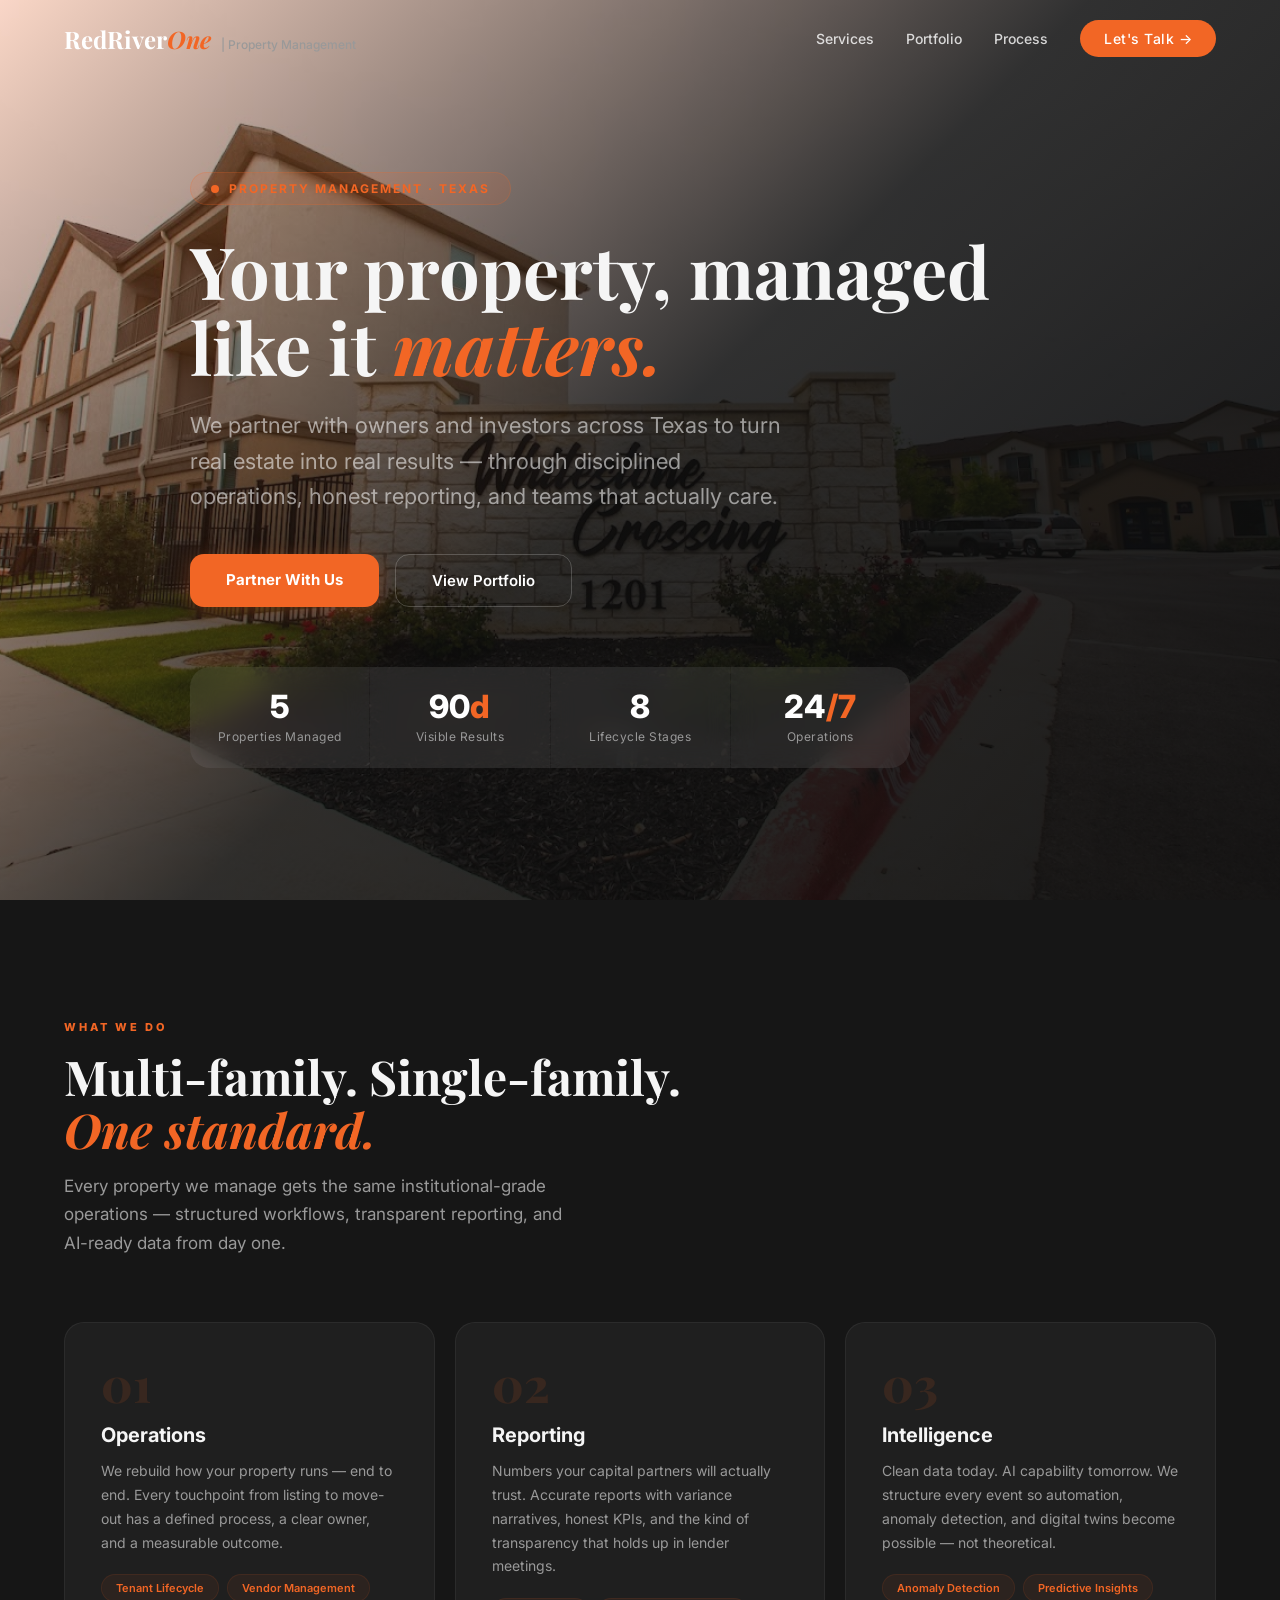
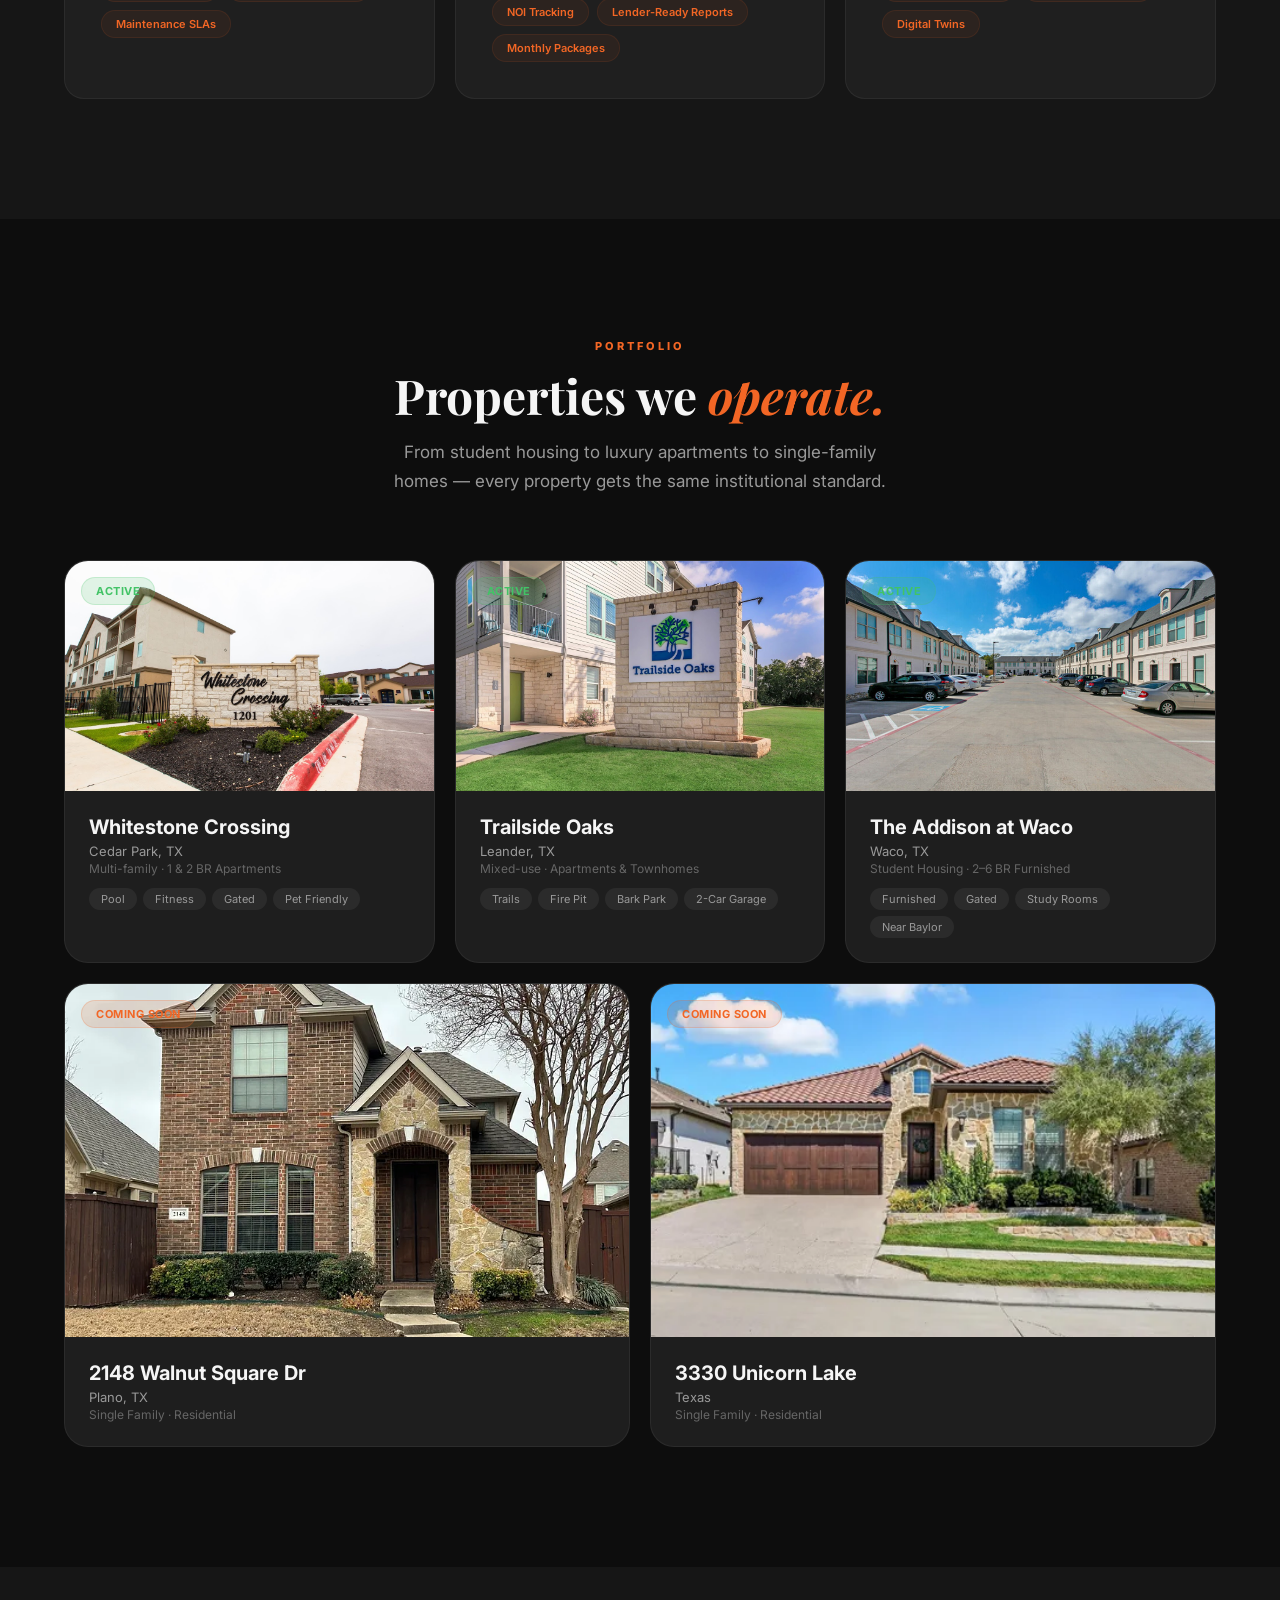
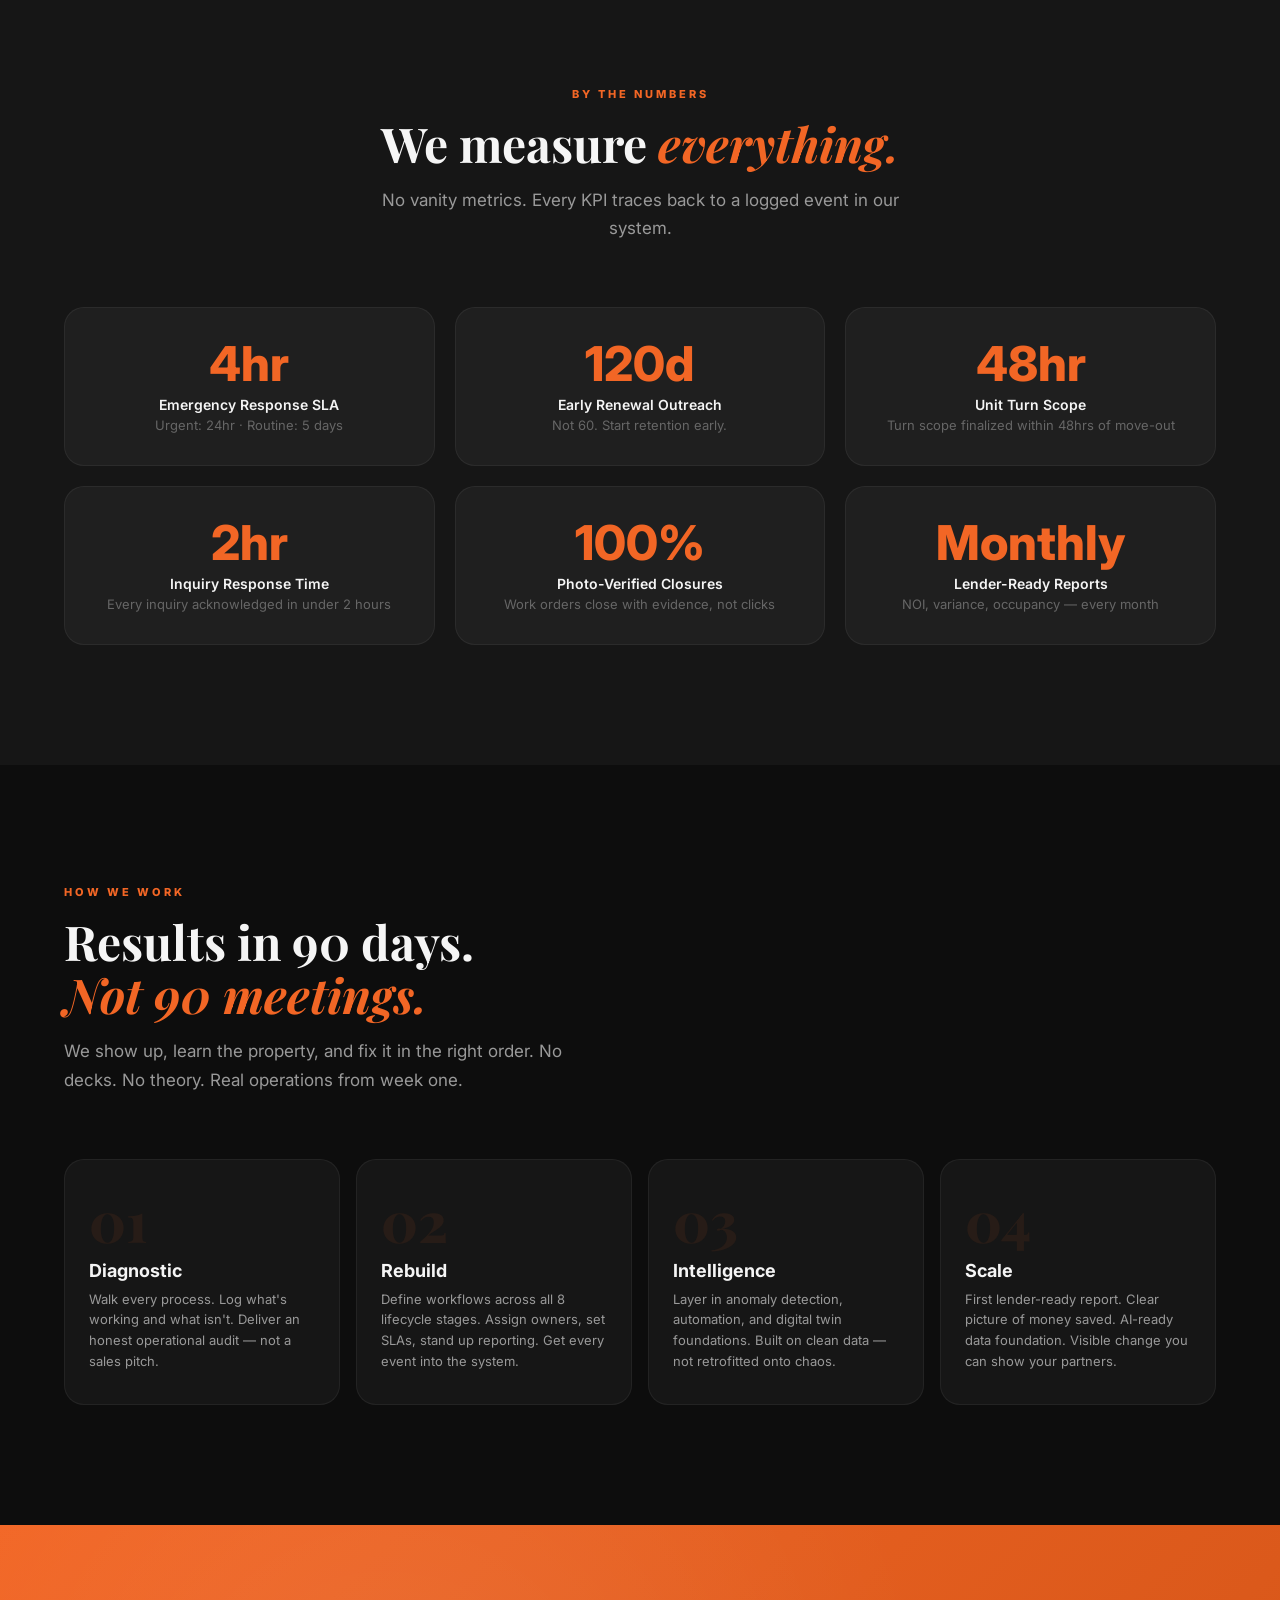
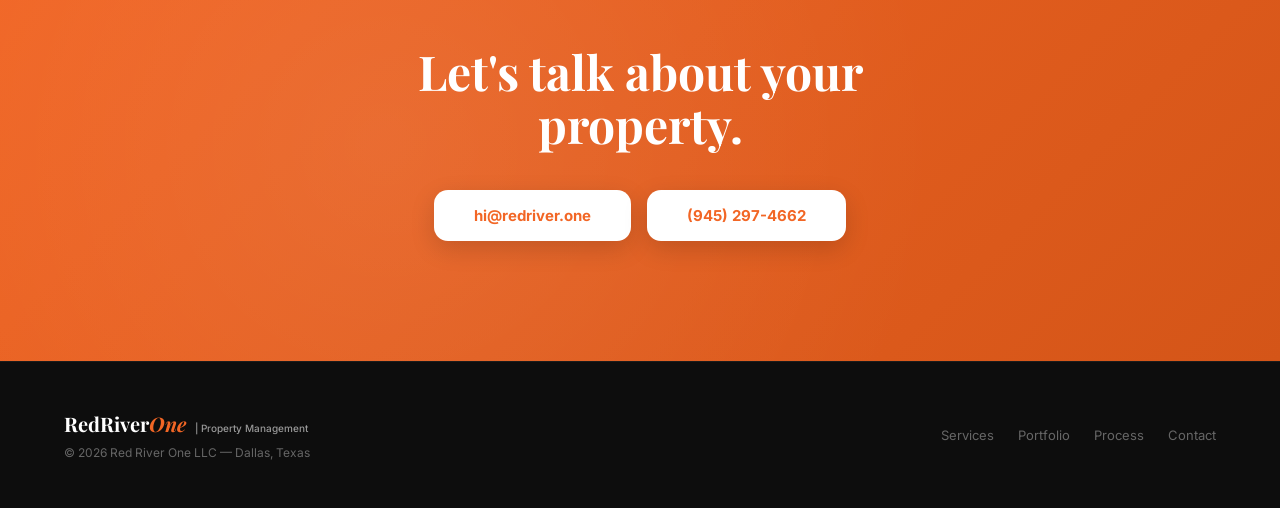
==== commit 59987587: "feat: redesigned property management page — video hero, real property images, portfolio showcase" ====
--- a/index.html
+++ b/index.html
@@ -1,737 +1,436 @@
 <!DOCTYPE html>
 <html lang="en">
 <head>
-<meta charset="UTF-8">
-<meta name="viewport" content="width=device-width, initial-scale=1.0">
-<title>Red River One — Property Management That Actually Works</title>
-<link rel="preconnect" href="https://fonts.googleapis.com">
-<link rel="preconnect" href="https://fonts.gstatic.com" crossorigin="anonymous">
-<link href="https://fonts.googleapis.com/css2?family=Instrument+Serif:ital@0;1&family=Inter+Tight:wght@400;500;600;700&family=Inter:wght@300;400;500;600&family=JetBrains+Mono:wght@400;500&display=swap" rel="stylesheet">
-
-<link rel="stylesheet" href="assets/css/styles.css">
+  <meta charset="UTF-8" />
+  <meta name="viewport" content="width=device-width, initial-scale=1.0" />
+  <title>Red River One — Property Management That Delivers Results</title>
+  <meta name="description" content="Multi-family and single-family property management in Texas. Data-driven operations, transparent reporting, and measurable results for property owners and investors." />
+  <link rel="icon" href="assets/images/logo.png" />
+  <link rel="preconnect" href="https://fonts.googleapis.com" />
+  <link rel="preconnect" href="https://fonts.gstatic.com" crossorigin />
+  <link rel="preload" as="video" href="assets/video/bg.mp4" />
+  <link href="https://fonts.googleapis.com/css2?family=Inter:wght@400;500;600;700;800&family=Playfair+Display:ital,wght@0,700;1,700&display=swap" rel="stylesheet" media="print" onload="this.media='all'" />
+  <noscript><link href="https://fonts.googleapis.com/css2?family=Inter:wght@400;500;600;700;800&family=Playfair+Display:ital,wght@0,700;1,700&display=swap" rel="stylesheet" /></noscript>
+  <style>
+    *, *::before, *::after { margin: 0; padding: 0; box-sizing: border-box; }
+    :root {
+      --brand: #f26625; --brand-dark: #d45518; --dark: #0d0d0d; --dark-2: #161616; --dark-3: #1e1e1e;
+      --text: #f5f5f5; --text-muted: #999; --text-dim: #666; --bg: #0d0d0d;
+      --glass: rgba(255,255,255,0.04); --glass-border: rgba(255,255,255,0.06);
+      --font: 'Inter', system-ui, sans-serif; --serif: 'Playfair Display', Georgia, serif;
+    }
+    html { scroll-behavior: smooth; }
+    body { font-family: var(--font); background: var(--bg); color: var(--text); -webkit-font-smoothing: antialiased; overflow-x: hidden; }
+    img { max-width: 100%; height: auto; display: block; }
+    a { color: inherit; text-decoration: none; }
+    .container { max-width: 1200px; margin: 0 auto; padding: 0 24px; }
+
+    /* ═══ NAV ═══ */
+    .nav { position: fixed; top: 0; left: 0; right: 0; z-index: 100; padding: 20px 0; transition: background 0.3s, backdrop-filter 0.3s; }
+    .nav.scrolled { background: rgba(13,13,13,0.85); backdrop-filter: blur(20px); border-bottom: 1px solid var(--glass-border); }
+    .nav-inner { display: flex; justify-content: space-between; align-items: center; }
+    .logo { font-family: var(--serif); font-size: 24px; font-weight: 700; color: #fff; }
+    .logo span { font-weight: 700; font-style: italic; color: var(--brand); }
+    .nav-links { display: flex; align-items: center; gap: 32px; }
+    .nav-links a { font-size: 14px; font-weight: 500; color: rgba(255,255,255,0.8); transition: color 0.2s; }
+    .nav-links a:hover { color: #fff; }
+    .nav-cta { padding: 10px 24px; border-radius: 100px; background: var(--brand); color: #fff !important; font-size: 13px; font-weight: 700; letter-spacing: 0.5px; transition: transform 0.15s, box-shadow 0.2s; }
+    .nav-cta:hover { transform: translateY(-1px); box-shadow: 0 8px 24px rgba(242,102,37,0.3); }
+    .hamburger { display: none; background: none; border: none; color: #fff; font-size: 28px; cursor: pointer; }
+    @media (max-width: 768px) {
+      .nav-links { display: none; }
+      .hamburger { display: block; }
+    }
+
+    /* ═══ HERO ═══ */
+    .hero { position: relative; min-height: 100vh; display: flex; align-items: center; overflow: hidden; }
+    .hero-video { position: absolute; inset: 0; width: 100%; height: 100%; object-fit: cover; }
+    .hero-overlay { position: absolute; inset: 0; background: linear-gradient(135deg, rgba(242,102,37,0.25) 0%, rgba(13,13,13,0.85) 50%, rgba(13,13,13,0.95) 100%); }
+    .hero-content { position: relative; z-index: 2; padding: 140px 0 100px; }
+    .hero-eyebrow { display: inline-flex; align-items: center; gap: 10px; padding: 8px 20px; border-radius: 100px; background: rgba(242,102,37,0.12); border: 1px solid rgba(242,102,37,0.2); font-size: 12px; font-weight: 700; letter-spacing: 2px; text-transform: uppercase; color: var(--brand); margin-bottom: 28px; }
+    .hero-eyebrow::before { content: ''; width: 8px; height: 8px; border-radius: 50%; background: var(--brand); animation: pulse 2s ease-in-out infinite; }
+    @keyframes pulse { 0%, 100% { opacity: 1; } 50% { opacity: 0.4; } }
+    .hero h1 { font-family: var(--serif); font-size: clamp(40px, 6vw, 72px); line-height: 1.05; font-weight: 700; max-width: 900px; }
+    .hero h1 em { font-style: italic; color: var(--brand); }
+    .hero-sub { font-size: clamp(17px, 2vw, 22px); color: rgba(255,255,255,0.55); margin-top: 24px; max-width: 600px; line-height: 1.6; }
+    .hero-actions { display: flex; flex-wrap: wrap; gap: 16px; margin-top: 40px; }
+    .btn-primary { padding: 16px 36px; border-radius: 14px; background: var(--brand); color: #fff; font-size: 15px; font-weight: 700; transition: transform 0.15s, box-shadow 0.2s; box-shadow: 0 4px 20px rgba(242,102,37,0.3); }
+    .btn-primary:hover { transform: translateY(-2px); box-shadow: 0 8px 32px rgba(242,102,37,0.4); }
+    .btn-ghost { padding: 16px 36px; border-radius: 14px; border: 1.5px solid rgba(255,255,255,0.2); color: #fff; font-size: 15px; font-weight: 600; transition: border-color 0.2s, background 0.2s; }
+    .btn-ghost:hover { border-color: rgba(255,255,255,0.5); background: rgba(255,255,255,0.06); }
+
+    /* Hero stats */
+    .hero-stats { display: grid; grid-template-columns: repeat(4, 1fr); gap: 1px; margin-top: 60px; border-radius: 20px; overflow: hidden; max-width: 720px; background: var(--glass-border); }
+    .hero-stat { background: rgba(255,255,255,0.03); backdrop-filter: blur(12px); padding: 24px 20px; text-align: center; }
+    .hero-stat-value { font-size: 32px; font-weight: 800; color: #fff; line-height: 1; }
+    .hero-stat-value span { color: var(--brand); }
+    .hero-stat-label { font-size: 12px; color: var(--text-muted); margin-top: 6px; letter-spacing: 0.5px; }
+    @media (max-width: 640px) { .hero-stats { grid-template-columns: repeat(2, 1fr); } }
+
+    /* ═══ SECTIONS ═══ */
+    .section { padding: 120px 0; }
+    .section-dark { background: var(--dark-2); }
+    .section-darker { background: var(--dark-3); }
+    .eyebrow { font-size: 11px; font-weight: 800; letter-spacing: 3px; text-transform: uppercase; color: var(--brand); margin-bottom: 16px; }
+    .section-title { font-family: var(--serif); font-size: clamp(32px, 4vw, 48px); font-weight: 700; line-height: 1.1; max-width: 640px; }
+    .section-title em { font-style: italic; color: var(--brand); }
+    .section-body { font-size: 17px; color: var(--text-muted); margin-top: 16px; max-width: 520px; line-height: 1.7; }
+    .section-header { margin-bottom: 64px; }
+    .section-header.center { text-align: center; margin-left: auto; margin-right: auto; }
+    .section-header.center .section-title, .section-header.center .section-body { margin-left: auto; margin-right: auto; }
+
+    /* ═══ SERVICES ═══ */
+    .services-grid { display: grid; gap: 20px; grid-template-columns: repeat(3, 1fr); }
+    @media (max-width: 768px) { .services-grid { grid-template-columns: 1fr; } }
+    .service-card { background: var(--glass); border: 1px solid var(--glass-border); border-radius: 20px; padding: 36px; transition: border-color 0.3s, transform 0.2s; }
+    .service-card:hover { border-color: rgba(242,102,37,0.2); transform: translateY(-4px); }
+    .service-no { font-size: 48px; font-weight: 800; color: rgba(242,102,37,0.12); line-height: 1; margin-bottom: 16px; font-family: var(--serif); }
+    .service-card h3 { font-size: 20px; font-weight: 700; margin-bottom: 12px; }
+    .service-card p { font-size: 14px; color: var(--text-muted); line-height: 1.7; }
+    .service-tags { display: flex; flex-wrap: wrap; gap: 8px; margin-top: 20px; }
+    .service-tag { padding: 6px 14px; border-radius: 100px; background: rgba(242,102,37,0.06); border: 1px solid rgba(242,102,37,0.1); font-size: 11px; font-weight: 600; color: var(--brand); }
+
+    /* ═══ PORTFOLIO ═══ */
+    .portfolio-grid { display: grid; gap: 20px; }
+    .portfolio-grid.top { grid-template-columns: repeat(3, 1fr); }
+    .portfolio-grid.bottom { grid-template-columns: repeat(2, 1fr); margin-top: 20px; }
+    @media (max-width: 768px) { .portfolio-grid.top, .portfolio-grid.bottom { grid-template-columns: 1fr; } }
+    .portfolio-card { position: relative; border-radius: 24px; overflow: hidden; background: var(--dark-3); border: 1px solid var(--glass-border); transition: border-color 0.3s, transform 0.2s; }
+    .portfolio-card:hover { border-color: rgba(242,102,37,0.2); transform: translateY(-4px); }
+    .portfolio-img { width: 100%; aspect-ratio: 16/10; object-fit: cover; }
+    .portfolio-badge { position: absolute; top: 16px; left: 16px; padding: 6px 14px; border-radius: 100px; font-size: 11px; font-weight: 700; letter-spacing: 0.5px; text-transform: uppercase; }
+    .badge-active { background: rgba(66,195,102,0.15); color: #42c366; border: 1px solid rgba(66,195,102,0.2); }
+    .badge-soon { background: rgba(242,102,37,0.15); color: var(--brand); border: 1px solid rgba(242,102,37,0.2); }
+    .portfolio-info { padding: 24px; }
+    .portfolio-name { font-size: 20px; font-weight: 700; }
+    .portfolio-loc { font-size: 13px; color: var(--text-muted); margin-top: 4px; }
+    .portfolio-type { font-size: 12px; color: var(--text-dim); margin-top: 2px; }
+    .portfolio-tags { display: flex; flex-wrap: wrap; gap: 6px; margin-top: 12px; }
+    .portfolio-tag { padding: 4px 12px; border-radius: 100px; background: rgba(255,255,255,0.06); font-size: 11px; color: var(--text-muted); }
+
+    /* ═══ METRICS ═══ */
+    .metrics-grid { display: grid; grid-template-columns: repeat(3, 1fr); gap: 20px; }
+    @media (max-width: 768px) { .metrics-grid { grid-template-columns: 1fr; } }
+    .metric-card { background: var(--glass); border: 1px solid var(--glass-border); border-radius: 20px; padding: 32px; text-align: center; }
+    .metric-value { font-size: 48px; font-weight: 800; color: var(--brand); line-height: 1; }
+    .metric-label { font-size: 14px; font-weight: 600; margin-top: 8px; }
+    .metric-desc { font-size: 13px; color: var(--text-dim); margin-top: 4px; }
+
+    /* ═══ PROCESS ═══ */
+    .process-grid { display: grid; grid-template-columns: repeat(4, 1fr); gap: 16px; counter-reset: step; }
+    @media (max-width: 768px) { .process-grid { grid-template-columns: repeat(2, 1fr); } }
+    @media (max-width: 480px) { .process-grid { grid-template-columns: 1fr; } }
+    .process-step { counter-increment: step; background: var(--glass); border: 1px solid var(--glass-border); border-radius: 20px; padding: 32px 24px; position: relative; transition: border-color 0.3s; }
+    .process-step:hover { border-color: rgba(242,102,37,0.2); }
+    .process-step::before { content: counter(step, decimal-leading-zero); font-size: 56px; font-weight: 800; color: rgba(242,102,37,0.08); line-height: 1; font-family: var(--serif); }
+    .process-step h3 { font-size: 18px; font-weight: 700; margin-top: 12px; }
+    .process-step p { font-size: 13px; color: var(--text-muted); margin-top: 8px; line-height: 1.6; }
+
+    /* ═══ CTA ═══ */
+    .cta-section { padding: 120px 0; background: linear-gradient(135deg, var(--brand) 0%, var(--brand-dark) 100%); text-align: center; position: relative; overflow: hidden; }
+    .cta-section::before { content: ''; position: absolute; inset: 0; background: radial-gradient(circle at 30% 50%, rgba(255,255,255,0.08) 0%, transparent 60%); }
+    .cta-section .section-title { color: #fff; max-width: 640px; margin: 0 auto; }
+    .cta-section .section-body { color: rgba(255,255,255,0.7); max-width: 480px; margin: 16px auto 0; }
+    .cta-actions { display: flex; flex-wrap: wrap; justify-content: center; gap: 16px; margin-top: 40px; position: relative; }
+    .btn-white { padding: 16px 40px; border-radius: 14px; background: #fff; color: var(--brand); font-size: 15px; font-weight: 700; box-shadow: 0 8px 24px rgba(0,0,0,0.15); transition: transform 0.15s; }
+    .btn-white:hover { transform: translateY(-2px); }
+    .cta-contact { font-size: 14px; color: rgba(255,255,255,0.5); margin-top: 24px; position: relative; }
+
+    /* ═══ FOOTER ═══ */
+    .footer { padding: 48px 0; border-top: 1px solid var(--glass-border); }
+    .footer-inner { display: flex; justify-content: space-between; align-items: center; flex-wrap: wrap; gap: 24px; }
+    .footer-links { display: flex; gap: 24px; }
+    .footer-links a { font-size: 13px; color: var(--text-dim); transition: color 0.2s; }
+    .footer-links a:hover { color: #fff; }
+    .footer-copy { font-size: 12px; color: var(--text-dim); }
+
+    /* ═══ ANIMATIONS ═══ */
+    .reveal { opacity: 0; transform: translateY(30px); transition: opacity 0.8s cubic-bezier(0.16, 1, 0.3, 1), transform 0.8s cubic-bezier(0.16, 1, 0.3, 1); }
+    .reveal.visible { opacity: 1; transform: translateY(0); }
+  </style>
 </head>
 <body>
 
-<nav>
-  <div class="nav-inner">
-    <a href="#" class="nb">
-    <img src="assets/images/logo.png" alt="Red River One" onerror="this.style.display='none';this.nextElementSibling.style.display='block'">
-    <span class="nb-t" style="display:none">Red River <span>One</span></span>
-  </a>
-  <ul class="nl" id="navMenu">
-    <li><a href="#story"><svg class="nl-ic" viewBox="0 0 24 24" fill="none" stroke="currentColor" stroke-width="1.8" stroke-linecap="round" stroke-linejoin="round" aria-hidden="true"><path d="M4 19.5A2.5 2.5 0 0 1 6.5 17H20"/><path d="M6.5 2H20v20H6.5A2.5 2.5 0 0 1 4 19.5v-15A2.5 2.5 0 0 1 6.5 2Z"/></svg><span>Story</span></a></li>
-    <li><a href="#lifecycle"><svg class="nl-ic" viewBox="0 0 24 24" fill="none" stroke="currentColor" stroke-width="1.8" stroke-linecap="round" stroke-linejoin="round" aria-hidden="true"><path d="M21 12a9 9 0 1 1-3-6.7"/><path d="M21 4v4h-4"/></svg><span>Tenant Lifecycle</span></a></li>
-    <li><a href="#measurement"><svg class="nl-ic" viewBox="0 0 24 24" fill="none" stroke="currentColor" stroke-width="1.8" stroke-linecap="round" stroke-linejoin="round" aria-hidden="true"><path d="M3 3v18h18"/><path d="M7 15l3.5-4 3 2.5L21 7"/></svg><span>Measurement</span></a></li>
-    <li><a href="#how"><svg class="nl-ic" viewBox="0 0 24 24" fill="none" stroke="currentColor" stroke-width="1.8" stroke-linecap="round" stroke-linejoin="round" aria-hidden="true"><circle cx="12" cy="12" r="3"/><path d="M19.4 15a1.65 1.65 0 0 0 .33 1.82l.06.06a2 2 0 1 1-2.83 2.83l-.06-.06a1.65 1.65 0 0 0-1.82-.33 1.65 1.65 0 0 0-1 1.51V21a2 2 0 0 1-4 0v-.09A1.65 1.65 0 0 0 9 19.4a1.65 1.65 0 0 0-1.82.33l-.06.06a2 2 0 1 1-2.83-2.83l.06-.06a1.65 1.65 0 0 0 .33-1.82 1.65 1.65 0 0 0-1.51-1H3a2 2 0 0 1 0-4h.09A1.65 1.65 0 0 0 4.6 9a1.65 1.65 0 0 0-.33-1.82l-.06-.06a2 2 0 1 1 2.83-2.83l.06.06a1.65 1.65 0 0 0 1.82.33H9a1.65 1.65 0 0 0 1-1.51V3a2 2 0 0 1 4 0v.09a1.65 1.65 0 0 0 1 1.51 1.65 1.65 0 0 0 1.82-.33l.06-.06a2 2 0 1 1 2.83 2.83l-.06.06a1.65 1.65 0 0 0-.33 1.82V9a1.65 1.65 0 0 0 1.51 1H21a2 2 0 0 1 0 4h-.09a1.65 1.65 0 0 0-1.51 1Z"/></svg><span>How We Work</span></a></li>
-  </ul>
-  <div class="nav-actions">
-    <a href="mailto:contact@redriver.one" class="n-cta">Let's Talk →</a>
-    <button type="button" class="nav-toggle" id="navToggle" aria-label="Open menu" aria-controls="navMenu" aria-expanded="false">
-      <span class="nav-toggle-bar"></span>
-      <span class="nav-toggle-bar"></span>
-      <span class="nav-toggle-bar"></span>
-    </button>
-  </div>
-  </div>
-</nav>
-
-
-
-<!-- MARQUEE -->
-<div class="mq">
-  <div class="mq-t">
-    <span class="mq-i">Find Tenants <span>—</span></span><span class="mq-i">Screen &amp; Qualify <span>—</span></span><span class="mq-i">Lease &amp; Onboard <span>—</span></span><span class="mq-i">Maintain &amp; Repair <span>—</span></span><span class="mq-i">Retain &amp; Renew <span>—</span></span><span class="mq-i">Turn &amp; Re-List <span>—</span></span><span class="mq-i">Measure Everything <span>—</span></span><span class="mq-i">Prevent Problems <span>—</span></span><span class="mq-i">AI-Ready Data <span>—</span></span><span class="mq-i">Digital Twins <span>—</span></span>
-    <span class="mq-i">Find Tenants <span>—</span></span><span class="mq-i">Screen &amp; Qualify <span>—</span></span><span class="mq-i">Lease &amp; Onboard <span>—</span></span><span class="mq-i">Maintain &amp; Repair <span>—</span></span><span class="mq-i">Retain &amp; Renew <span>—</span></span><span class="mq-i">Turn &amp; Re-List <span>—</span></span><span class="mq-i">Measure Everything <span>—</span></span><span class="mq-i">Prevent Problems <span>—</span></span><span class="mq-i">AI-Ready Data <span>—</span></span><span class="mq-i">Digital Twins <span>—</span></span>
-  </div>
-</div>
-
-
-<!-- ═══════════════ STORY (themeable: light / dark) ═══════════════ -->
-<div class="story-zone" id="story-zone" data-theme="light">
-
-<!-- ═══════════════ STORY — HERO ═══════════════ -->
-<section class="sec story-hero" id="story">
-  <div class="si">
-    <div class="story-toggle" role="tablist" aria-label="Story section theme">
-      <span class="story-toggle-lbl">Theme</span>
-      <div class="seg">
-        <span class="seg-thumb" aria-hidden="true"></span>
-        <button type="button" class="seg-btn is-active" data-set-theme="light" role="tab" aria-selected="true">
-          <svg viewBox="0 0 24 24" fill="none" stroke="currentColor" stroke-width="2" stroke-linecap="round" stroke-linejoin="round"><circle cx="12" cy="12" r="4"/><path d="M12 2v2M12 20v2M4.9 4.9l1.4 1.4M17.7 17.7l1.4 1.4M2 12h2M20 12h2M4.9 19.1l1.4-1.4M17.7 6.3l1.4-1.4"/></svg>
-          Light
-        </button>
-        <button type="button" class="seg-btn" data-set-theme="dark" role="tab" aria-selected="false">
-          <svg viewBox="0 0 24 24" fill="none" stroke="currentColor" stroke-width="2" stroke-linecap="round" stroke-linejoin="round"><path d="M21 12.8A9 9 0 1 1 11.2 3a7 7 0 0 0 9.8 9.8z"/></svg>
-          Dark
-        </button>
-      </div>
-    </div>
-    <div class="sty-hero-g">
-      <div class="sty-hero rv">
-        <div class="eye">The Story</div>
-        <h2 class="sty-hero-h">We're not trying to be everything.<br><em>Just very good at this one thing.</em></h2>
-        <p class="sty-hero-lead">The founding idea behind Red River One was simple: <strong>most real estate problems aren't real estate problems. They're operations problems.</strong> A property underperforms not usually because of location or market — but because nobody standardized the maintenance workflows, nobody tracks vendor performance, and the monthly lender report is a one-page rent roll that hides everything important.</p>
-        <figure class="sty-quote rv rd1">
-          <p><span class="sty-quote-mark">&ldquo;</span>The gap between how good properties <em>are</em> run and how good they <em>could</em> be run is almost always an infrastructure problem — not a talent one.</p>
-          <figcaption class="sty-quote-by">The founding thesis</figcaption>
-        </figure>
-      </div>
-      <div class="sty-hero-media rv rd1">
-        <img src="assets/images/story.png" alt="Red River One — the story" class="lb-img" data-lb-title="The Story" loading="lazy">
-      </div>
-    </div>
-  </div>
-</section>
-
-
-<!-- ═══════════════ STORY — APPROACH ═══════════════ -->
-<section class="sec story-sec" id="story-approach">
-  <div class="si">
-    <div class="story-g">
-      <div class="st rv">
-        <div class="eye" style="justify-content:center;">The Conviction</div>
-        <h3 class="st-h" style="text-align:center;">Real estate is <em>the next domain.</em></h3>
-        <div class="st-cols">
-          <p>Anand built workforce development platforms in Texas. The conviction carried into Red River One is that <strong>complex, high-stakes operations can be standardized without losing humanity.</strong></p>
-          <p>A massive asset class, largely managed informally — and a growing appetite from capital for properties that <strong>demonstrate operational discipline.</strong> That's the gap we're built to close.</p>
-        </div>
-        <div class="st-pill">
-          <span class="st-pill-live">Live now</span>
-          <span class="st-pill-tx"><strong>Two buildings in Austin, Texas.</strong> We're getting it right here before going anywhere else.</span>
-        </div>
-      </div>
-      <div class="rv rd2" style="padding-top:6px;">
-        <div class="wwd">
-          <div class="wwd-lbl">What that looks like in practice</div>
-          <div class="wwd-split">
-          <div class="wwd-cards">
-          <div class="wc">
-            <span class="wc-ghost">01</span>
-            <div class="wc-n">01 — Operations</div>
-            <div class="wc-t">We rebuild how your property runs — end to end</div>
-            <div class="wc-b">From the moment a prospective tenant sees your listing to the day they move out, every touchpoint has a defined process, a clear owner, and a way to measure whether it worked.</div>
-          </div>
-          <div class="wc">
-            <span class="wc-ghost">02</span>
-            <div class="wc-n">02 — Reporting</div>
-            <div class="wc-t">Numbers your capital partners will actually trust</div>
-            <div class="wc-b">Accurate reports — with variance narratives, honest KPIs, and the kind of transparency that turns a lender meeting into a conversation, not a defense.</div>
-          </div>
-          <div class="wc">
-            <span class="wc-ghost">03</span>
-            <div class="wc-n">03 — Intelligence</div>
-            <div class="wc-t">Clean data today. AI capability tomorrow.</div>
-            <div class="wc-b">Automation, anomaly detection, digital twins. This layer only works when the foundation is clean. We build toward it deliberately — so when it runs, it runs on real data, not noise.</div>
-          </div>
-          </div>
-          <div class="wwd-media">
-            <img src="assets/images/The Conviction.png" alt="The Conviction" class="wwd-img lb-img" data-lb-title="The Conviction">
-          </div>
-          </div>
-        </div>
-      </div>
-    </div>
-  </div>
-</section>
-
-</div><!-- /.story-zone -->
-
-
-<!-- ═══════════════ TENANT LIFECYCLE ═══════════════ -->
-<section class="sec lc-sec" id="lifecycle">
-  <div class="si">
-    <div class="lc-intro">
-      <div class="lc-intro-left">
-        <div class="rv">
-          <div class="eye">The Full Picture</div>
-          <h2 class="sh">Every stage of a tenant's life<br><em>with your property, managed properly.</em></h2>
-          <p>A tenant isn't a unit on a spreadsheet. They're a person who chose your property, pays you every month, and whose experience determines whether they stay, refer a friend, or quietly leave at renewal. <strong>Every stage of that relationship is an opportunity to build goodwill — or erode it.</strong></p>
-          <p>Most property managers focus on occupancy. We focus on the full arc — from the first listing impression to the day the unit is turned and ready for the next resident. We've mapped every stage, defined what good looks like, and built the workflows to get there consistently.</p>
-          <p><em>This isn't a brochure</em> — it's the actual process we run at our Austin properties, with the specific metrics we track at each stage. If you want to see the raw data, email us.</p>
-        </div>
-      </div>
-      <div class="lc-intro-right">
-        <img src="assets/images/The Full Picture.png" alt="The Full Picture" class="lc-tl-img lb-img" data-lb-title="The Full Picture" loading="lazy">
-      </div>
-    </div>
-
-    <div class="lc-stick">
-    <div class="lc-tl rv">
-      <div class="lc-tl-head">
-        <div class="lc-tl-t">Tenant Lifecycle — 8 Stages</div>
-        <div class="lc-tl-h">Tap a stage to jump to it ↓</div>
-      </div>
-      <div class="lc-phases">
-        <div class="lc-phase p1">Pre-Lease</div>
-        <div class="lc-phase p2">Active Tenancy</div>
-        <div class="lc-phase p3">Transition</div>
-      </div>
-      <div class="lc-track">
-        <button type="button" class="lc-node s-e" data-stage="1"><span class="lc-node-dot">01</span><span class="lc-node-l">Marketing &amp; Lead Gen</span></button>
-        <button type="button" class="lc-node s-e" data-stage="2"><span class="lc-node-dot">02</span><span class="lc-node-l">Showings &amp; Applications</span></button>
-        <button type="button" class="lc-node s-e" data-stage="3"><span class="lc-node-dot">03</span><span class="lc-node-l">Screening &amp; Approval</span></button>
-        <button type="button" class="lc-node s-s" data-stage="4"><span class="lc-node-dot">04</span><span class="lc-node-l">Move-In &amp; Onboarding</span></button>
-        <button type="button" class="lc-node s-s" data-stage="5"><span class="lc-node-dot">05</span><span class="lc-node-l">Maintenance &amp; Vendors</span></button>
-        <button type="button" class="lc-node s-s" data-stage="6"><span class="lc-node-dot">06</span><span class="lc-node-l">Retention &amp; Renewal</span></button>
-        <button type="button" class="lc-node s-p" data-stage="7"><span class="lc-node-dot">07</span><span class="lc-node-l">Move-Out &amp; Deposit</span></button>
-        <button type="button" class="lc-node s-p" data-stage="8"><span class="lc-node-dot">08</span><span class="lc-node-l">Unit Turn &amp; Make-Ready</span></button>
-      </div>
-    </div>
-
-    <div class="lcs">
-      <!-- STEP 01 -->
-      <div class="ls" data-stage="1">
-        <div class="ls-idx"><div class="ls-ic"><svg viewBox="0 0 24 24" fill="none" stroke="currentColor" stroke-width="1.8" stroke-linecap="round" stroke-linejoin="round"><path d="m3 11 18-5v12L3 14v-3z"/><path d="M11.6 16.8a3 3 0 1 1-5.8-1.6"/></svg></div><div class="ls-n">01</div></div>
-        <div class="ls-m">
-          <div class="ls-ph">Pre-Lease · Finding Tenants</div>
-          <div class="ls-t">Marketing &amp; Lead Generation</div>
-          <div class="ls-b">Before a single application arrives, we want to know exactly where leads come from — and which sources are worth paying for. Listing quality, photo standards, and response time all affect conversion in ways that only show up when you're actually measuring them.</div>
-          <div class="ls-tasks">
-            <div class="ls-task">Consistent listings across all platforms with standardized photography and copy</div>
-            <div class="ls-task">Every inquiry acknowledged within 2 hours — tracked, not assumed</div>
-            <div class="ls-task">Source tagging at entry: every lead marked so we know what's working</div>
-            <div class="ls-task">Waitlist management for high-demand units — no vacancy sits unmanaged</div>
-          </div>
-        </div>
-        <div class="ls-kpi">
-          <div class="ls-kpi-t">What We Measure</div>
-          <div class="km"><div class="km-n">Lead-to-Tour Rate</div><div class="km-d">% of inquiries that become showings — signals listing quality and response speed</div></div>
-          <div class="km"><div class="km-n">Days on Market</div><div class="km-d">Listing-live to signed application, per unit, benchmarked to local market</div></div>
-          <div class="km"><div class="km-n">Lead Source Quality Score</div><div class="km-d">Which channel produces the best tenants at the lowest cost-to-lease</div></div>
-        </div>
-      </div>
-      <!-- STEP 02 -->
-      <div class="ls" data-stage="2">
-        <div class="ls-idx"><div class="ls-ic"><svg viewBox="0 0 24 24" fill="none" stroke="currentColor" stroke-width="1.8" stroke-linecap="round" stroke-linejoin="round"><circle cx="7.5" cy="15.5" r="5.5"/><path d="m21 2-9.6 9.6"/><path d="m15.5 7.5 3 3L22 7l-3-3"/></svg></div><div class="ls-n">02</div></div>
-        <div class="ls-m">
-          <div class="ls-ph">Pre-Lease · Conversion</div>
-          <div class="ls-t">Showings &amp; Applications</div>
-          <div class="ls-b">A showing is the first real impression. The unit should be clean, the agent prepared, and the follow-up same-day — not when someone remembers. Tour-to-application conversion is one of the most controllable numbers in property management, and one of the most neglected.</div>
-          <div class="ls-tasks">
-            <div class="ls-task">Unit showing checklist completed before every tour — lights, HVAC, cleanliness, all fixtures working</div>
-            <div class="ls-task">Same-day follow-up to every prospective tenant who toured, regardless of outcome</div>
-            <div class="ls-task">Application process simplified — every unnecessary step costs a conversion</div>
-            <div class="ls-task">Cancelled showings tracked and root-caused: time of day, listing quality, or price?</div>
-          </div>
-        </div>
-        <div class="ls-kpi">
-          <div class="ls-kpi-t">What We Measure</div>
-          <div class="km"><div class="km-n">Tour-to-Application Rate</div><div class="km-d">Clearest signal of leasing effectiveness — if low, it's the unit, price, or experience</div></div>
-          <div class="km"><div class="km-n">Application-to-Approval Rate</div><div class="km-d">Tracks criteria alignment; too high or too low both signal something to fix</div></div>
-          <div class="km"><div class="km-n">Follow-Up Compliance %</div><div class="km-d">% of tours with same-day follow-up — a discipline metric, not a result one</div></div>
-        </div>
-      </div>
-      <!-- STEP 03 -->
-      <div class="ls" data-stage="3">
-        <div class="ls-idx"><div class="ls-ic"><svg viewBox="0 0 24 24" fill="none" stroke="currentColor" stroke-width="1.8" stroke-linecap="round" stroke-linejoin="round"><path d="M20 13c0 5-3.5 7.5-7.66 8.95a1 1 0 0 1-.67-.01C7.5 20.5 4 18 4 13V6a1 1 0 0 1 1-1c2 0 4.5-1.2 6.24-2.72a1.17 1.17 0 0 1 1.52 0C14.51 3.81 17 5 19 5a1 1 0 0 1 1 1z"/><path d="m9 12 2 2 4-4"/></svg></div><div class="ls-n">03</div></div>
-        <div class="ls-m">
-          <div class="ls-ph">Pre-Lease · Risk &amp; Compliance</div>
-          <div class="ls-t">Screening &amp; Approval</div>
-          <div class="ls-b">Screening isn't just risk management — it's the beginning of the tenant relationship. Written, consistently applied criteria mean every decision is defensible, every applicant treated fairly, and no one is exposed to fair housing liability from ad-hoc judgment calls.</div>
-          <div class="ls-tasks">
-            <div class="ls-task">Written criteria applied uniformly: income ratio, credit thresholds, rental history, background — defined in advance</div>
-            <div class="ls-task">Decision timeline published; no application unanswered beyond 48 hours</div>
-            <div class="ls-task">Adverse action notices handled correctly and on time — legal requirement, tracked to the day</div>
-            <div class="ls-task">All approvals and denials documented with reason codes for the audit trail</div>
-          </div>
-        </div>
-        <div class="ls-kpi">
-          <div class="ls-kpi-t">What We Measure</div>
-          <div class="km"><div class="km-n">Approval Consistency Score</div><div class="km-d">Are decisions tracking against stated criteria, or drifting? Drift creates legal exposure.</div></div>
-          <div class="km"><div class="km-n">Decision Turnaround Time</div><div class="km-d">Hours from complete application to decision — delays lose qualified applicants</div></div>
-          <div class="km"><div class="km-n">Adverse Action Compliance</div><div class="km-d">100% is the only acceptable number. We track it as such.</div></div>
-        </div>
-      </div>
-      <!-- STEP 04 dark -->
-      <div class="ls ls-dk" data-stage="4">
-        <div class="ls-idx"><div class="ls-ic"><svg viewBox="0 0 24 24" fill="none" stroke="currentColor" stroke-width="1.8" stroke-linecap="round" stroke-linejoin="round"><path d="m3 9 9-7 9 7v11a2 2 0 0 1-2 2H5a2 2 0 0 1-2-2z"/><path d="M9 22V12h6v10"/></svg></div><div class="ls-n">04</div></div>
-        <div class="ls-m">
-          <div class="ls-ph">Active Tenancy · Day One</div>
-          <div class="ls-t">Move-In &amp; Onboarding</div>
-          <div class="ls-b">Move-in day is the moment a tenant decides whether they made the right choice. A smooth, organized, welcoming onboarding builds goodwill that carries through the entire tenancy. A disorganized one starts a relationship with a deficit — and tenants remember it at renewal time.</div>
-          <div class="ls-tasks">
-            <div class="ls-task">Unit inspection completed and documented with photos before keys are handed over</div>
-            <div class="ls-task">Move-in condition report signed by both parties — the baseline that protects everyone at move-out</div>
-            <div class="ls-task">Welcome packet with emergency contacts, maintenance process, community rules — in writing, not verbally</div>
-            <div class="ls-task">30-day check-in call scheduled at move-in day. Proactive. The cheapest retention investment we make.</div>
-          </div>
-        </div>
-        <div class="ls-kpi">
-          <div class="ls-kpi-t">What We Measure</div>
-          <div class="km"><div class="km-n">Move-In Readiness Score</div><div class="km-d">Was the unit 100% ready on day one? Checked against a defined checklist, not a feeling.</div></div>
-          <div class="km"><div class="km-n">Documentation Completeness</div><div class="km-d">Signed move-in report, executed lease, utility transfer — all on file before keys go out</div></div>
-          <div class="km"><div class="km-n">30-Day Check-In Rate</div><div class="km-d">% of new tenants who got their first proactive check-in. Tracked weekly.</div></div>
-        </div>
-      </div>
-      <!-- STEP 05 dark -->
-      <div class="ls ls-dk" data-stage="5">
-        <div class="ls-idx"><div class="ls-ic"><svg viewBox="0 0 24 24" fill="none" stroke="currentColor" stroke-width="1.8" stroke-linecap="round" stroke-linejoin="round"><path d="M14.7 6.3a1 1 0 0 0 0 1.4l1.6 1.6a1 1 0 0 0 1.4 0l3.77-3.77a6 6 0 0 1-7.94 7.94l-6.91 6.91a2.12 2.12 0 0 1-3-3l6.91-6.91a6 6 0 0 1 7.94-7.94l-3.76 3.76z"/></svg></div><div class="ls-n">05</div></div>
-        <div class="ls-m">
-          <div class="ls-ph">Active Tenancy · Day-to-Day</div>
-          <div class="ls-t">Maintenance &amp; Vendor Management</div>
-          <div class="ls-b">Maintenance is where most property management falls apart — and where tenants form their lasting opinion. It's not just about fixing things. It's about communicating clearly, following up, and making people feel heard. We treat every work order as a relationship touchpoint, not just a task in a queue.</div>
-          <div class="ls-tasks">
-            <div class="ls-task">Every request logged on receipt — no verbal approvals, no informal group-chat fixes, no exceptions</div>
-            <div class="ls-task">Tenant notified at each stage: received → assigned → scheduled → completed</div>
-            <div class="ls-task">Vendor dispatch tied to qualification criteria — not just whoever picks up the phone</div>
-            <div class="ls-task">Photo verification required before any work order is closed — proof of completion, not trust</div>
-            <div class="ls-task">Preventive maintenance calendar: HVAC filters, gutters, pest control — scheduled ahead of failure</div>
-            <div class="ls-task">Vendor scorecards updated monthly: response time, callback rate, cost vs. estimate, tenant feedback</div>
-          </div>
-        </div>
-        <div class="ls-kpi">
-          <div class="ls-kpi-t">What We Measure</div>
-          <div class="km"><div class="km-n">Work Order SLA Compliance</div><div class="km-d">Emergency: 4hr. Urgent: 24hr. Routine: 5 days. Every ticket rated against these benchmarks.</div></div>
-          <div class="km"><div class="km-n">Vendor Callback Rate</div><div class="km-d">How often does a "completed" job return? High rate = wrong vendor or wrong scope. Both fixable.</div></div>
-          <div class="km"><div class="km-n">Preventive vs. Reactive Ratio</div><div class="km-d">Are we fixing things before they break, or after? The ratio shows how far ahead we're operating.</div></div>
-        </div>
-      </div>
-      <!-- STEP 06 dark -->
-      <div class="ls ls-dk" data-stage="6">
-        <div class="ls-idx"><div class="ls-ic"><svg viewBox="0 0 24 24" fill="none" stroke="currentColor" stroke-width="1.8" stroke-linecap="round" stroke-linejoin="round"><path d="M3 12a9 9 0 0 1 9-9 9.75 9.75 0 0 1 6.74 2.74L21 8"/><path d="M21 3v5h-5"/><path d="M21 12a9 9 0 0 1-9 9 9.75 9.75 0 0 1-6.74-2.74L3 16"/><path d="M8 16H3v5"/></svg></div><div class="ls-n">06</div></div>
-        <div class="ls-m">
-          <div class="ls-ph">Active Tenancy · Relationship</div>
-          <div class="ls-t">Retention &amp; Renewal</div>
-          <div class="ls-b">Keeping a good tenant is almost always cheaper than finding a new one. The cost of a vacancy — lost rent, turn costs, leasing time — can run $2,000–$5,000 per unit. Most properties wait until 60 days before lease end to have the renewal conversation. By then, the tenant has already decided. We start 120 days out — and we watch for the signals that predict a non-renewal before the tenant says a word.</div>
-          <div class="ls-tasks">
-            <div class="ls-task">Renewal outreach starts 120 days before expiry — not 60. Earlier contact produces higher renewal rates.</div>
-            <div class="ls-task">Satisfaction check-in at 90 days: open issues resolved before the renewal offer goes out</div>
-            <div class="ls-task">Renewal offers personalised — not a generic form letter with a rent increase attached</div>
-            <div class="ls-task">Non-renewal reasons categorised: price, condition, service, or life change. Each needs a different response.</div>
-            <div class="ls-task">Early warning signals tracked: late payments, maintenance complaint frequency, reduced portal activity</div>
-          </div>
-        </div>
-        <div class="ls-kpi">
-          <div class="ls-kpi-t">What We Measure</div>
-          <div class="km"><div class="km-n">Renewal Rate</div><div class="km-d">% of eligible tenants who renew. Goal: understand every non-renewal, not just count them.</div></div>
-          <div class="km"><div class="km-n">First Contact Lead Time</div><div class="km-d">Days before expiry of first renewal touchpoint. Earlier is consistently better.</div></div>
-          <div class="km"><div class="km-n">Non-Renewal Root Cause Mix</div><div class="km-d">Categorised so we act on what's within our control — not just accept the loss.</div></div>
-        </div>
-      </div>
-      <!-- STEP 07 -->
-      <div class="ls" data-stage="7">
-        <div class="ls-idx"><div class="ls-ic"><svg viewBox="0 0 24 24" fill="none" stroke="currentColor" stroke-width="1.8" stroke-linecap="round" stroke-linejoin="round"><path d="M21 8a2 2 0 0 0-1-1.73l-7-4a2 2 0 0 0-2 0l-7 4A2 2 0 0 0 3 8v8a2 2 0 0 0 1 1.73l7 4a2 2 0 0 0 2 0l7-4A2 2 0 0 0 21 16Z"/><path d="m3.3 7 8.7 5 8.7-5"/><path d="M12 22V12"/></svg></div><div class="ls-n">07</div></div>
-        <div class="ls-m">
-          <div class="ls-ph">Transition · Departure</div>
-          <div class="ls-t">Move-Out &amp; Security Deposit</div>
-          <div class="ls-b">Move-out is where legal exposure is highest and relationships most fragile. It's also where sloppy record-keeping from move-in comes back to haunt you. We run a tight, documented process — because it's right, and because the alternative is disputes, bad reviews, and sometimes litigation.</div>
-          <div class="ls-tasks">
-            <div class="ls-task">Move-out instructions sent 60 days before departure — no surprises about expectations or cleaning standards</div>
-            <div class="ls-task">Move-out inspection within 24 hours of key return, with full photo documentation of every room</div>
-            <div class="ls-task">Move-in condition report used as baseline — every charge reconciled against documented pre-existing condition</div>
-            <div class="ls-task">Deposit itemised and returned within statutory deadline — tracked to the day, no exceptions</div>
-          </div>
-        </div>
-        <div class="ls-kpi">
-          <div class="ls-kpi-t">What We Measure</div>
-          <div class="km"><div class="km-n">Deposit Return Compliance</div><div class="km-d">% returned within statutory deadline. Legal requirement — we treat it as a discipline metric.</div></div>
-          <div class="km"><div class="km-n">Deposit Dispute Rate</div><div class="km-d">Disputes signal poor move-in documentation or unjustified charges. Both preventable.</div></div>
-          <div class="km"><div class="km-n">Charge Substantiation Rate</div><div class="km-d">% of deductions backed by evidence from both inspections. 100% is the target.</div></div>
-        </div>
-      </div>
-      <!-- STEP 08 -->
-      <div class="ls" data-stage="8">
-        <div class="ls-idx"><div class="ls-ic"><svg viewBox="0 0 24 24" fill="none" stroke="currentColor" stroke-width="1.8" stroke-linecap="round" stroke-linejoin="round"><path d="M9.94 14.34A2 2 0 0 0 8.66 13.06L3.6 11.4a.4.4 0 0 1 0-.76l5.06-1.66a2 2 0 0 0 1.28-1.28L11.6 2.64a.4.4 0 0 1 .76 0l1.66 5.06a2 2 0 0 0 1.28 1.28l5.06 1.66a.4.4 0 0 1 0 .76l-5.06 1.66a2 2 0 0 0-1.28 1.28L12.36 19.4a.4.4 0 0 1-.76 0z"/><path d="M20 3v4"/><path d="M22 5h-4"/><path d="M4 17v2"/><path d="M5 18H3"/></svg></div><div class="ls-n">08</div></div>
-        <div class="ls-m">
-          <div class="ls-ph">Transition · Reset</div>
-          <div class="ls-t">Unit Turn &amp; Make-Ready</div>
-          <div class="ls-b">Every day a unit sits vacant after move-out is money out of the owner's pocket. Turn time is one of the highest-ROI levers in multifamily — and one of the most ignored. We treat each turn like a small construction project: scoped in advance, scheduled tightly, tracked against a hard completion date.</div>
-          <div class="ls-tasks">
-            <div class="ls-task">Turn scope finalised within 48 hours of move-out inspection — no waiting to "walk it again"</div>
-            <div class="ls-task">Make-ready checklist covers every system: HVAC, plumbing, appliances, paint, flooring, fixtures, deep clean</div>
-            <div class="ls-task">Vendor scheduling coordinated in sequence — no trades sitting idle waiting on each other</div>
-            <div class="ls-task">Target move-in date set at turn start; every day of overrun tracked and root-caused, not accepted</div>
-            <div class="ls-task">Re-inspection before keys go out — the next tenant's move-in report is the final quality check on the turn</div>
-          </div>
-        </div>
-        <div class="ls-kpi">
-          <div class="ls-kpi-t">What We Measure</div>
-          <div class="km"><div class="km-n">Turn Time (Days)</div><div class="km-d">Move-out to move-in-ready. Every day counts. Tracked per unit, trended over time.</div></div>
-          <div class="km"><div class="km-n">Turn Cost vs. Budget</div><div class="km-d">Scope defined upfront, actuals compared at close. Variance investigated, not silently accepted.</div></div>
-          <div class="km"><div class="km-n">Make-Ready Pass Rate</div><div class="km-d">% of units that pass re-inspection on first attempt — quality indicator for the turn process itself.</div></div>
-        </div>
-      </div>
-    </div>
-    </div>
-
-    <div class="callout rv">
-      <p><strong>These eight stages are a loop, not a line.</strong> The quality of each turn shapes the next move-in experience. That experience shapes whether the tenant maintains well, renews, and refers. Good operations compound — but only if every stage is actually managed and measured. Miss one consistently, and the rest quietly degrades.</p>
-    </div>
-
-    <aside class="lc-snap lc-snap-row rv rd2">
-      <div class="lc-snap-head">
-        <div class="lc-snap-lbl">What Stays Constant</div>
-        <div class="lc-snap-h">Different stages.<br><em>One standard.</em></div>
-      </div>
-      <ul class="lc-snap-list">
-        <li>A single accountable owner</li>
-        <li>A written checklist, not memory</li>
-        <li>A metric reported every month</li>
-      </ul>
-    </aside>
-  </div>
-</section>
-
-
-<!-- ═══════════════ MEASUREMENT / GIGO ═══════════════ -->
-<section class="sec msr-sec" id="measurement">
-  <div class="si">
-    <div class="eye rv">How We Measure</div>
-
-    <div class="msr-g">
-      <div class="msr-t rv">
-        <h2 class="sh">Garbage In, Garbage Out.<br><em>So we're obsessive about the inputs.</em></h2>
-        <p>We've seen a lot of property dashboards. They look impressive — charts, trend lines, occupancy percentages. And then you ask: <strong>where does that number actually come from?</strong> The honest answer is usually "it's what the property manager entered into the system."</p>
-        <div class="mpull">A KPI built on unmeasured activity isn't a metric. It's a guess in a spreadsheet wearing a suit.</div>
-        <p>We built our measurement approach around one principle: <em>we only report what we can directly trace to a logged event.</em> A work order is closed when a photo is uploaded and reviewed — not when someone marks it done. A unit is vacant when it's recorded with a date stamp — not when someone updates the whiteboard. A vendor is paid when the invoice matches the approved scope and the work is verified — not when someone says it looks fine.</p>
-        <p><strong>This sounds obvious. Almost nobody does it.</strong> The reason most property KPIs are unreliable is that underlying data is entered manually, inconsistently, and often after the fact. Our job is to build systems where data captures itself — so by the time a metric appears in a report, it reflects something that actually happened.</p>
-        <p>We're honest about where we stand. We're 12 months in. Our metrics are improving, not perfect. But we can show you exactly how each one is calculated, what its data source is, and what confidence level we'd put on it. <em>That's a higher bar than most operators hold themselves to — and it's the only foundation that makes AI and digital twins actually useful.</em></p>
-        <div class="callout" style="margin-bottom:0">
-          <p><strong>Our KPI policy:</strong> We don't include a metric in any report unless we can trace it to a primary source event. We don't round numbers to look better. We don't average over a period to hide a bad month. And when a metric is in progress — like our unit turn time data — we say so clearly.</p>
-        </div>
-      </div>
-      <div class="rv rd2">
-        <h3 style="font-family:var(--serif);font-size:24px;font-weight:700;color:var(--ink);margin-bottom:10px;letter-spacing:-.01em;">From Measurement to Prevention</h3>
-        <div class="loop-card" style="margin-bottom:32px">
-          <div class="loop-t">The Measurement Loop</div>
-          <div class="loop-s">Every metric feeds a decision. Every decision changes an action. Every action produces new data. This is how you prevent problems instead of react to them.</div>
-          <div class="loop-steps">
-            <div class="lstep"><div class="ld">M</div><div class="ln">Measure</div><div class="ld-d">Log at source</div></div>
-            <div class="lstep"><div class="ld">A</div><div class="ln">Analyse</div><div class="ld-d">Find patterns</div></div>
-            <div class="lstep"><div class="ld">F</div><div class="ln">Flag</div><div class="ld-d">Surface anomalies</div></div>
-            <div class="lstep"><div class="ld">A</div><div class="ln">Act</div><div class="ld-d">Named owner, specific action</div></div>
-            <div class="lstep"><div class="ld">P</div><div class="ln">Prevent</div><div class="ld-d">Problem doesn't recur</div></div>
-          </div>
-        </div>
-        <p style="font-size:13.5px;color:rgba(255,255,255,.7);line-height:1.7;margin-bottom:22px;">The whole point of measuring is to stop reacting and start anticipating. Here's how specific KPIs translate into specific preventive actions — in the protocols we run at our Austin properties right now.</p>
-        <div class="prev-g">
-          <div class="pc"><div class="pc-ico"><svg viewBox="0 0 24 24" fill="none" stroke="currentColor" stroke-width="1.8" stroke-linecap="round" stroke-linejoin="round" aria-hidden="true"><path d="M16 7h6v6"/><path d="m22 7-8.5 8.5-5-5L2 17"/></svg></div><div class="pc-tx"><div class="pc-t">Maintenance Spike Detection</div><div class="pc-b">When work orders for a system run 20%+ above the 90-day average, we schedule an inspection — catching the failing compressor before it dies in August.</div></div></div>
-          <div class="pc"><div class="pc-ico"><svg viewBox="0 0 24 24" fill="none" stroke="currentColor" stroke-width="1.8" stroke-linecap="round" stroke-linejoin="round" aria-hidden="true"><path d="M10.268 21a2 2 0 0 0 3.464 0"/><path d="M3.262 15.326A1 1 0 0 0 4 17h16a1 1 0 0 0 .74-1.673C19.41 13.956 18 12.499 18 8A6 6 0 0 0 6 8c0 4.499-1.411 5.956-2.738 7.326"/></svg></div><div class="pc-tx"><div class="pc-t">Early Renewal Warning</div><div class="pc-b">Tenants with 2+ complaints a quarter, or dropping portal activity, get a proactive check-in 90 days out — so the renewal talk starts before the decision is made.</div></div></div>
-          <div class="pc"><div class="pc-ico"><svg viewBox="0 0 24 24" fill="none" stroke="currentColor" stroke-width="1.8" stroke-linecap="round" stroke-linejoin="round" aria-hidden="true"><rect width="8" height="4" x="8" y="2" rx="1" ry="1"/><path d="M16 4h2a2 2 0 0 1 2 2v14a2 2 0 0 1-2 2H6a2 2 0 0 1-2-2V6a2 2 0 0 1 2-2h2"/><path d="m9 14 2 2 4-4"/></svg></div><div class="pc-tx"><div class="pc-t">Vendor Performance Gates</div><div class="pc-b">Any vendor above a 15% callback rate in 30 days goes on review. Two bad months and they're replaced — on record, not instinct.</div></div></div>
-          <div class="pc"><div class="pc-ico"><svg viewBox="0 0 24 24" fill="none" stroke="currentColor" stroke-width="1.8" stroke-linecap="round" stroke-linejoin="round" aria-hidden="true"><line x1="12" x2="12" y1="2" y2="22"/><path d="M17 5H9.5a3.5 3.5 0 0 0 0 7h5a3.5 3.5 0 0 1 0 7H6"/></svg></div><div class="pc-tx"><div class="pc-t">Rent Leakage Audit</div><div class="pc-b">Monthly reconciliation of what should have been billed versus what was. Leakage is usually accidental — a waived fee, a missed charge. We catch it every month.</div></div></div>
-          <div class="pc"><div class="pc-ico"><svg viewBox="0 0 24 24" fill="none" stroke="currentColor" stroke-width="1.8" stroke-linecap="round" stroke-linejoin="round" aria-hidden="true"><circle cx="12" cy="12" r="10"/><polyline points="12 6 12 12 16 14"/></svg></div><div class="pc-tx"><div class="pc-t">Turn Time Overrun Response</div><div class="pc-b">A unit 3+ days over turn target triggers daily checks, each overrun root-caused — scope creep, vendor delay, or scheduling. That reshapes the next turn.</div></div></div>
-          <div class="pc"><div class="pc-ico"><svg viewBox="0 0 24 24" fill="none" stroke="currentColor" stroke-width="1.8" stroke-linecap="round" stroke-linejoin="round" aria-hidden="true"><circle cx="12" cy="12" r="10"/><circle cx="12" cy="12" r="6"/><circle cx="12" cy="12" r="2"/></svg></div><div class="pc-tx"><div class="pc-t">Leasing Source Re-Allocation</div><div class="pc-b">Each quarter we review cost per qualified applicant and lease quality by channel, shifting spend toward what produces good tenants — not just volume.</div></div></div>
-        </div>
-      </div>
-    </div>
-
-    <div class="kpi-block rv">
-    <h3 class="rv" style="font-family:var(--serif);font-size:24px;font-weight:700;color:var(--ink);margin-bottom:8px;letter-spacing:-.01em;text-align:center;">Three KPI Tiers. Each with a Specific Job.</h3>
-    <p class="rv" style="font-size:14px;color:var(--ink-soft);line-height:1.8;max-width:680px;margin:0 auto 24px;text-align:center;">Not all metrics need the same cadence. Some tell you whether today is going well. Others tell you whether next quarter will.</p>
-    <div class="kpi-tiers rv">
-      <div class="kt">
-        <span class="kt-num">01</span>
-        <div class="kt-l"><div class="kt-h"><div class="kt-e">Tier 1 · Foundation</div><div class="kt-n">Operational Health</div></div><div class="kt-s">Daily / Weekly</div></div>
-        <div class="kt-b">
-          <p>Discipline metrics — are basic processes being followed? Not exciting. Essential. If these aren't green, nothing above them means anything.</p>
-          <div class="ki-wrap">
-            <span class="ki ki-e">Work Order SLA Compliance %</span><span class="ki ki-e">Open Work Orders by Age</span><span class="ki ki-e">Inquiry Response Time</span><span class="ki ki-e">Rent Collection Rate</span><span class="ki ki-e">Late Payment Count</span><span class="ki ki-e">Vendor Response Time</span><span class="ki ki-e">Make-Ready Status by Unit</span>
-          </div>
-        </div>
-      </div>
-      <div class="kt">
-        <span class="kt-num">02</span>
-        <div class="kt-l"><div class="kt-h"><div class="kt-e">Tier 2 · Performance</div><div class="kt-n">Financial Performance</div></div><div class="kt-s">Monthly</div></div>
-        <div class="kt-b">
-          <p>These go into the lender package and investor update. They need to be accurate before being shared — not estimated, not rounded. These numbers build or destroy credibility with capital.</p>
-          <div class="ki-wrap">
-            <span class="ki ki-s">NOI vs. Budget Variance</span><span class="ki ki-s">Gross Revenue vs. Pro Forma</span><span class="ki ki-s">Operating Expense Ratio</span><span class="ki ki-s">Economic Occupancy</span><span class="ki ki-s">Capex vs. Plan</span><span class="ki ki-s">Rent Leakage</span><span class="ki ki-s">Vendor Cost Variance</span>
-          </div>
-        </div>
-      </div>
-      <div class="kt">
-        <span class="kt-num">03</span>
-        <div class="kt-l"><div class="kt-h"><div class="kt-e">Tier 3 · Foresight</div><div class="kt-n">Trend &amp; Prevention</div></div><div class="kt-s">Quarterly</div></div>
-        <div class="kt-b">
-          <p>Where patterns become strategy — looking for things about to become problems, not things already broken. These feed the prevention playbook for next quarter.</p>
-          <div class="ki-wrap">
-            <span class="ki">Renewal Rate Trend</span><span class="ki">Non-Renewal Root Cause Mix</span><span class="ki">Vendor Callback Rate (90d)</span><span class="ki">Lead Source Quality Score</span><span class="ki">Preventive vs. Reactive Ratio</span><span class="ki">Complaints per Unit</span><span class="ki">Turn Time Portfolio Trend</span>
-          </div>
-        </div>
-      </div>
-    </div>
-    </div>
-  </div>
-</section>
-
-
-<!-- ═══════════════ HOW WE WORK ═══════════════ -->
-<section class="sec how-sec" id="how">
-  <div class="si">
-    <div class="eye rv">How We Work</div>
-    <h2 class="sh rv">We show up, learn the property,<br><em>and fix it in the right order.</em></h2>
-    <p class="sl rv">Good operations come from doing the basics really well, in the right sequence, before adding any complexity.</p>
-    <div class="hw-grid rv">
-    <div class="hw-col-img">
-      <img src="assets/images/How We Work.png" alt="The path to intelligent property operations — diagnostic and mapping, establishing core operations, then layering in advanced intelligence" class="lc-tl-img lb-img" data-lb-title="The Path to Intelligent Property Operations" loading="lazy">
-    </div>
-    <div class="hw-col-flow">
-    <ol class="hw-flow">
-      <li class="hw-step">
-        <div class="hw-rail"><span class="hw-node">01</span></div>
-        <div class="hw-body">
-          <div class="hw-meta"><span class="hw-phase">Weeks 1–4</span><span class="hw-tag">Diagnostic</span></div>
-          <h3 class="hw-t">Map what exists</h3>
-          <p class="hw-d">We spend the first 2–4 weeks walking every process: how does a maintenance request actually get handled? Who approves vendor payments? How is the leasing team tracking leads? No judgment — just an honest picture of where things stand, with notes on what's working and what isn't.</p>
-        </div>
-      </li>
-      <li class="hw-step">
-        <div class="hw-rail"><span class="hw-node">02</span></div>
-        <div class="hw-body">
-          <div class="hw-meta"><span class="hw-phase">Months 1–3</span><span class="hw-tag">Operations + Reporting</span></div>
-          <h3 class="hw-t">Rebuild the foundations</h3>
-          <p class="hw-d">Define workflows across all 8 lifecycle stages, assign owners, set SLAs, establish approval thresholds. Stand up the monthly reporting package. Get every event into the system. Unglamorous work — and the only work that makes everything else possible.</p>
-        </div>
-      </li>
-      <li class="hw-step">
-        <div class="hw-rail"><span class="hw-node">03</span></div>
-        <div class="hw-body">
-          <div class="hw-meta"><span class="hw-phase">Month 3+</span><span class="hw-tag">Intelligence &amp; AI Readiness</span></div>
-          <h3 class="hw-t">Layer in intelligence</h3>
-          <p class="hw-d">Once operations are clean and reporting is consistent, the data becomes worth something. Anomaly detection, automation, digital twin layers — built on a foundation that supports them. This layer only tells you the truth if the underlying data does too. We don't rush this step.</p>
-        </div>
-      </li>
-    </ol>
-    <div class="callout" style="margin:24px 0 0">
-      <p><strong>What 90 days looks like:</strong> A complete operational audit. Structured workflows deployed across the full tenant lifecycle. Your first lender-ready monthly report. A clear picture of where money is being lost or left on the table. And the beginnings of an AI-ready data foundation that will compound in value the longer we operate together.</p>
-    </div>
-    </div>
-    </div>
-  </div>
-</section>
-
-
-<!-- ═══════════════ CTA ═══════════════ -->
-<section class="cta-sec" id="contact">
-  <div class="cta-in">
-    <div class="cta-eye rv">Work With Us</div>
-    <h2 class="cta-h rv">Have a property that deserves<br><em>to be run better?</em></h2>
-    <p class="cta-p rv">We're selective. We take on properties where we believe we can produce a measurable operational improvement within 90 days — visible change across the full tenant lifecycle, backed by data you can show a lender. If you're a property owner, investor, or operator looking for a genuine systems partner, let's have a real conversation.</p>
-    <div class="cta-btns rv">
-      <a href="mailto:contact@redriver.one" class="cta-bp">Email the Team</a>
-      <a href="#lifecycle" class="bgw">See the Full Lifecycle</a>
-    </div>
-  </div>
-</section>
-
-
-<!-- FOOTER -->
-<footer>
-  <div class="fi">
-    <div>
-      <img src="assets/images/logo.png" alt="Red River One" onerror="this.style.display='none'">
-      <p class="fd">We manage properties the way they deserve to be managed — every stage of the tenant lifecycle, every metric tracked, every process owned. Building AI-ready operations, one property at a time.</p>
-      <div class="fl-c">Dallas, TX · Mumbai · Managua</div>
-    </div>
-    <div>
-      <div class="ft">Explore</div>
-      <ul class="fl">
-        <li><a href="#story">Our Story</a></li><li><a href="#lifecycle">Tenant Lifecycle</a></li><li><a href="#measurement">How We Measure</a></li><li><a href="#how">How We Work</a></li><li><a href="#contact">Work With Us</a></li>
-      </ul>
-    </div>
-    <div>
-      <div class="ft">Ecosystem</div>
-      <ul class="fl">
-        <li><a href="#">IT Vision Academy</a></li><li><a href="#">Jansankalp Foundation</a></li><li><a href="#">Axiphyl</a></li>
-      </ul>
-    </div>
-    <div>
-      <div class="ft">Legal</div>
-      <ul class="fl">
-        <li><a href="#">Disclosures</a></li><li><a href="#">Responsible AI</a></li><li><a href="#">Data Governance</a></li><li><a href="#">Press</a></li>
-      </ul>
-    </div>
-  </div>
-  <div class="fb">
-    <div class="fc">© 2026 Red River One LLC — Dallas, Texas, USA</div>
-    <div class="fdisc">Past performance is not indicative of future results. All forward-looking statements are subject to risk and uncertainty. Real estate investments are illiquid and subject to market conditions. Capital at risk — no guarantee of returns is expressed or implied.</div>
-  </div>
-</footer>
-
-<!-- Image lightbox -->
-<div class="lb" id="lightbox" role="dialog" aria-modal="true" aria-hidden="true" aria-label="Image viewer">
-  <button type="button" class="lb-close" aria-label="Close image viewer">&times;</button>
-  <figure class="lb-figure">
-    <img src="" alt="">
-    <figcaption class="lb-cap"></figcaption>
-  </figure>
-</div>
-
-<script>
-const obs = new IntersectionObserver(es => es.forEach(e => {
-  if(e.isIntersecting){e.target.classList.add('in');obs.unobserve(e.target);}
-}),{threshold:0.05,rootMargin:'0px 0px -18px 0px'});
-document.querySelectorAll('.rv').forEach(el=>obs.observe(el));
-
-['mp-cards','prev-g','how-g','ppl-g','loc-g','eco-g','sc-g','proof-g','wwd','ai-layers','kpi-tiers'].forEach(c=>{
-  document.querySelectorAll('.'+c).forEach(g=>{
-    Array.from(g.children).forEach((ch,i)=>{ch.style.transitionDelay=(i*52)+'ms';});
-  });
-});
-
-window.addEventListener('scroll',()=>{
-  let cur='';
-  document.querySelectorAll('section[id]').forEach(s=>{if(window.scrollY>=s.offsetTop-90)cur=s.id;});
-  document.querySelectorAll('.nl a').forEach(a=>{ a.classList.toggle('active',a.getAttribute('href')==='#'+cur); });
-});
-
-// Story section — light / dark theme toggle (remembers choice)
-(()=>{
-  const zone=document.getElementById('story-zone');
-  if(!zone)return;
-  const btns=[...zone.querySelectorAll('.seg-btn')];
-  function apply(theme){
-    zone.dataset.theme=theme;
-    btns.forEach(b=>{
-      const on=b.dataset.setTheme===theme;
-      b.classList.toggle('is-active',on);
-      b.setAttribute('aria-selected',on?'true':'false');
-    });
-    try{localStorage.setItem('rr-story-theme',theme);}catch(e){}
-  }
-  let saved;try{saved=localStorage.getItem('rr-story-theme');}catch(e){}
-  apply(saved==='light'||saved==='dark'?saved:zone.dataset.theme||'dark');
-  btns.forEach(b=>b.addEventListener('click',()=>apply(b.dataset.setTheme)));
-})();
-
-// Tenant lifecycle — sticky parallax: each stage pins, its inner layers drift while held
-(()=>{
-  const cards=[...document.querySelectorAll('.lcs .ls')];
-  if(!cards.length)return;
-  const TOP=84;                                               // single sticky position for all 8 stages
-  cards.forEach(c=>c.style.setProperty('--lc-top',TOP+'px'));
-  const NUM=0, KPI=0;                                         // cards now flow normally with gaps — pin-drift disabled
-
-  // per-card layer handles + flow geometry (recomputed on resize/load)
-  function absTop(el){let y=0;while(el){y+=el.offsetTop;el=el.offsetParent;}return y;}
-  const L=cards.map(c=>({n:c.querySelector('.ls-n'),kpi:[...c.querySelectorAll('.ls-kpi > *')]}));
-  let tops=[], ranges=[];
-  function measure(){
-    const vh=window.innerHeight;
-    tops=cards.map(absTop);
-    ranges=cards.map((c,i)=>cards[i+1] ? tops[i+1]-tops[i] : c.offsetHeight+vh*0.40);
-  }
-
-  let ticking=false;
-  function update(){
-    ticking=false;
-    for(let i=0;i<cards.length;i++){
-      const range=ranges[i]||1;
-      let p;                                                  // 0 when the stage first pins → 1 as it's handed off
-      if(cards[i+1]) p=1-Math.min(Math.max((cards[i+1].getBoundingClientRect().top-TOP)/range,0),1);
-      else           p=Math.min(Math.max((window.scrollY-(tops[i]-TOP))/range,0),1);
-      const d=p-0.5;                                          // centre the drift around the stage's resting state
-      if(L[i].n) L[i].n.style.transform='translate3d(0,'+(d*-NUM).toFixed(1)+'px,0)';   // number drifts slow, upward
-      const ky=(d*KPI).toFixed(1);
-      L[i].kpi.forEach(el=>el.style.transform='translate3d(0,'+ky+'px,0)');             // KPI panel drifts opposite
-    }
-  }
-  function onScroll(){ if(!ticking){ticking=true;requestAnimationFrame(update);} }
-
-  const mq=window.matchMedia('(max-width:768px)');
-  function setup(){
-    if(mq.matches){
-      window.removeEventListener('scroll',onScroll);
-      window.removeEventListener('resize',onResize);
-      L.forEach(l=>{ if(l.n)l.n.style.transform=''; l.kpi.forEach(el=>el.style.transform=''); });
-    }else{
-      measure();
-      window.addEventListener('scroll',onScroll,{passive:true});
-      window.addEventListener('resize',onResize);
-      update();
-    }
-  }
-  function onResize(){ measure(); update(); }
-  mq.addEventListener('change',setup);
-  window.addEventListener('load',()=>{ if(!mq.matches){measure();update();} });
-  setup();
-})();
-
-// Tenant lifecycle — clickable stage index (jump to description + scroll-spy)
-(()=>{
-  const rows=[...document.querySelectorAll('.lc-track .lc-node')];
-  const cards=[...document.querySelectorAll('.lcs .ls')];
-  if(!rows.length||!cards.length)return;
-  const tl=document.querySelector('.lc-tl');
-  const STICK=66;                                            // .lc-tl sticky top offset (see CSS)
-  // bottom edge of the sticky timeline when pinned — clears it so the card shows from its top
-  function navBottom(){ return STICK + (tl ? tl.offsetHeight : 0); }
-  const cardFor=n=>cards.find(c=>c.dataset.stage===n);
-  function absTop(el){let y=0;while(el){y+=el.offsetTop;el=el.offsetParent;}return y;}
-  rows.forEach(row=>{
-    row.addEventListener('click',()=>{
-      const n=row.dataset.stage, card=cardFor(n);
-      if(!card)return;
-      const top=absTop(card)-navBottom()-16;                 // land the card fully below the pinned timeline
-      window.scrollTo({top:Math.max(top,0),behavior:'smooth'});
-    });
-  });
-  let ticking=false;
-  function spy(){
-    ticking=false;
-    const line=navBottom()+24;                               // match the active marker to where cards land
-    let active=rows[0].dataset.stage;
-    cards.forEach(c=>{ if(c.getBoundingClientRect().top<=line) active=c.dataset.stage; });
-    rows.forEach(r=>r.classList.toggle('active',r.dataset.stage===active));
-  }
-  window.addEventListener('scroll',()=>{ if(!ticking){ticking=true;requestAnimationFrame(spy);} },{passive:true});
-  spy();
-})();
-
-document.querySelectorAll('.pphoto img').forEach(img=>{
-  function fb(){img.style.display='none';const p=img.nextElementSibling;if(p)p.style.display='flex';}
-  img.addEventListener('error',fb);
-  if(img.complete&&img.naturalWidth===0)fb();
-});
-
-// Mobile nav — hamburger toggle
-(()=>{
-  const nav=document.querySelector('nav');
-  const toggle=document.getElementById('navToggle');
-  const menu=document.getElementById('navMenu');
-  if(!nav||!toggle||!menu)return;
-  function setOpen(open){
-    nav.classList.toggle('nav-open',open);
-    toggle.setAttribute('aria-expanded',open?'true':'false');
-    toggle.setAttribute('aria-label',open?'Close menu':'Open menu');
-  }
-  toggle.addEventListener('click',e=>{e.stopPropagation();setOpen(!nav.classList.contains('nav-open'));});
-  menu.querySelectorAll('a').forEach(a=>a.addEventListener('click',()=>setOpen(false)));
-  document.addEventListener('keydown',e=>{ if(e.key==='Escape')setOpen(false); });
-  document.addEventListener('click',e=>{ if(nav.classList.contains('nav-open')&&!nav.contains(e.target))setOpen(false); });
-  window.matchMedia('(max-width:768px)').addEventListener('change',e=>{ if(!e.matches)setOpen(false); });
-})();
-
-// Image lightbox
-(()=>{
-  const lb=document.getElementById('lightbox');
-  if(!lb)return;
-  const lbImg=lb.querySelector('.lb-figure img');
-  const lbTitle=lb.querySelector('.lb-cap');
-  let lastFocus=null;
-  function open(src,alt,title){
-    lbImg.src=src;lbImg.alt=alt||'';
-    lbTitle.textContent=title||'';
-    lbTitle.style.display=title?'block':'none';
-    lastFocus=document.activeElement;
-    lb.classList.add('open');
-    lb.setAttribute('aria-hidden','false');
-    document.body.style.overflow='hidden';
-    lb.querySelector('.lb-close').focus();
-  }
-  function close(){
-    lb.classList.remove('open');
-    lb.setAttribute('aria-hidden','true');
-    document.body.style.overflow='';
-    if(lastFocus)lastFocus.focus();
-  }
-  document.querySelectorAll('.lb-img').forEach(img=>{
-    img.style.cursor='zoom-in';
-    img.addEventListener('click',()=>open(img.currentSrc||img.src,img.alt,img.dataset.lbTitle));
-  });
-  lb.addEventListener('click',e=>{ if(e.target===lb||e.target.classList.contains('lb-close'))close(); });
-  document.addEventListener('keydown',e=>{ if(e.key==='Escape'&&lb.classList.contains('open'))close(); });
-})();
-</script>
+  <!-- NAV -->
+  <nav class="nav" id="nav">
+    <div class="container nav-inner">
+      <a href="#" class="logo">RedRiver<span>One</span> <span style="font-family:var(--font);font-size:0.5em;font-weight:500;font-style:normal;color:var(--text-muted);margin-left:4px;">| Property Management</span></a>
+      <div class="nav-links">
+        <a href="#services">Services</a>
+        <a href="#portfolio">Portfolio</a>
+        <a href="#process">Process</a>
+        <a href="#contact" class="nav-cta">Let's Talk →</a>
+      </div>
+      <button class="hamburger" onclick="document.querySelector('.nav-links').style.display = document.querySelector('.nav-links').style.display === 'flex' ? 'none' : 'flex'">☰</button>
+    </div>
+  </nav>
+
+  <!-- HERO -->
+  <section class="hero">
+    <video class="hero-video" autoplay muted loop playsinline preload="metadata" poster="assets/images/portfolio/whitestone-1.jpg">
+      <source src="assets/video/bg.mp4" type="video/mp4" />
+    </video>
+    <div class="hero-overlay"></div>
+    <div class="container hero-content">
+      <div class="hero-eyebrow">Property Management · Texas</div>
+      <h1>Your property, managed like it <em>matters.</em></h1>
+      <p class="hero-sub">We partner with owners and investors across Texas to turn real estate into real results — through disciplined operations, honest reporting, and teams that actually care.</p>
+      <div class="hero-actions">
+        <a href="#contact" class="btn-primary">Partner With Us</a>
+        <a href="#portfolio" class="btn-ghost">View Portfolio</a>
+      </div>
+      <div class="hero-stats">
+        <div class="hero-stat">
+          <div class="hero-stat-value">5</div>
+          <div class="hero-stat-label">Properties Managed</div>
+        </div>
+        <div class="hero-stat">
+          <div class="hero-stat-value">90<span>d</span></div>
+          <div class="hero-stat-label">Visible Results</div>
+        </div>
+        <div class="hero-stat">
+          <div class="hero-stat-value">8</div>
+          <div class="hero-stat-label">Lifecycle Stages</div>
+        </div>
+        <div class="hero-stat">
+          <div class="hero-stat-value">24<span>/7</span></div>
+          <div class="hero-stat-label">Operations</div>
+        </div>
+      </div>
+    </div>
+  </section>
+
+  <!-- SERVICES -->
+  <section class="section section-dark" id="services">
+    <div class="container">
+      <div class="section-header reveal">
+        <div class="eyebrow">What We Do</div>
+        <h2 class="section-title">Multi-family. Single-family.<br/><em>One standard.</em></h2>
+        <p class="section-body">Every property we manage gets the same institutional-grade operations — structured workflows, transparent reporting, and AI-ready data from day one.</p>
+      </div>
+      <div class="services-grid">
+        <div class="service-card reveal">
+          <div class="service-no">01</div>
+          <h3>Operations</h3>
+          <p>We rebuild how your property runs — end to end. Every touchpoint from listing to move-out has a defined process, a clear owner, and a measurable outcome.</p>
+          <div class="service-tags">
+            <span class="service-tag">Tenant Lifecycle</span>
+            <span class="service-tag">Vendor Management</span>
+            <span class="service-tag">Maintenance SLAs</span>
+          </div>
+        </div>
+        <div class="service-card reveal">
+          <div class="service-no">02</div>
+          <h3>Reporting</h3>
+          <p>Numbers your capital partners will actually trust. Accurate reports with variance narratives, honest KPIs, and the kind of transparency that holds up in lender meetings.</p>
+          <div class="service-tags">
+            <span class="service-tag">NOI Tracking</span>
+            <span class="service-tag">Lender-Ready Reports</span>
+            <span class="service-tag">Monthly Packages</span>
+          </div>
+        </div>
+        <div class="service-card reveal">
+          <div class="service-no">03</div>
+          <h3>Intelligence</h3>
+          <p>Clean data today. AI capability tomorrow. We structure every event so automation, anomaly detection, and digital twins become possible — not theoretical.</p>
+          <div class="service-tags">
+            <span class="service-tag">Anomaly Detection</span>
+            <span class="service-tag">Predictive Insights</span>
+            <span class="service-tag">Digital Twins</span>
+          </div>
+        </div>
+      </div>
+    </div>
+  </section>
+
+  <!-- PORTFOLIO -->
+  <section class="section" id="portfolio">
+    <div class="container">
+      <div class="section-header center reveal">
+        <div class="eyebrow">Portfolio</div>
+        <h2 class="section-title">Properties we <em>operate.</em></h2>
+        <p class="section-body">From student housing to luxury apartments to single-family homes — every property gets the same institutional standard.</p>
+      </div>
+      <div class="portfolio-grid top">
+        <div class="portfolio-card reveal">
+          <img src="assets/images/portfolio/whitestone-1.jpg" alt="Whitestone Crossing" class="portfolio-img" loading="lazy" decoding="async" />
+          <span class="portfolio-badge badge-active">Active</span>
+          <div class="portfolio-info">
+            <div class="portfolio-name">Whitestone Crossing</div>
+            <div class="portfolio-loc">Cedar Park, TX</div>
+            <div class="portfolio-type">Multi-family · 1 & 2 BR Apartments</div>
+            <div class="portfolio-tags">
+              <span class="portfolio-tag">Pool</span>
+              <span class="portfolio-tag">Fitness</span>
+              <span class="portfolio-tag">Gated</span>
+              <span class="portfolio-tag">Pet Friendly</span>
+            </div>
+          </div>
+        </div>
+        <div class="portfolio-card reveal">
+          <img src="assets/images/portfolio/trailside-2.jpg" alt="Trailside Oaks" class="portfolio-img" loading="lazy" decoding="async" />
+          <span class="portfolio-badge badge-active">Active</span>
+          <div class="portfolio-info">
+            <div class="portfolio-name">Trailside Oaks</div>
+            <div class="portfolio-loc">Leander, TX</div>
+            <div class="portfolio-type">Mixed-use · Apartments & Townhomes</div>
+            <div class="portfolio-tags">
+              <span class="portfolio-tag">Trails</span>
+              <span class="portfolio-tag">Fire Pit</span>
+              <span class="portfolio-tag">Bark Park</span>
+              <span class="portfolio-tag">2-Car Garage</span>
+            </div>
+          </div>
+        </div>
+        <div class="portfolio-card reveal">
+          <img src="assets/images/portfolio/addison-1.jpg" alt="The Addison at Waco" class="portfolio-img" loading="lazy" decoding="async" />
+          <span class="portfolio-badge badge-active">Active</span>
+          <div class="portfolio-info">
+            <div class="portfolio-name">The Addison at Waco</div>
+            <div class="portfolio-loc">Waco, TX</div>
+            <div class="portfolio-type">Student Housing · 2–6 BR Furnished</div>
+            <div class="portfolio-tags">
+              <span class="portfolio-tag">Furnished</span>
+              <span class="portfolio-tag">Gated</span>
+              <span class="portfolio-tag">Study Rooms</span>
+              <span class="portfolio-tag">Near Baylor</span>
+            </div>
+          </div>
+        </div>
+      </div>
+      <div class="portfolio-grid bottom">
+        <div class="portfolio-card reveal">
+          <img src="assets/images/portfolio/walnut-square.webp" alt="2148 Walnut Square Dr, Plano" class="portfolio-img" loading="lazy" decoding="async" />
+          <span class="portfolio-badge badge-soon">Coming Soon</span>
+          <div class="portfolio-info">
+            <div class="portfolio-name">2148 Walnut Square Dr</div>
+            <div class="portfolio-loc">Plano, TX</div>
+            <div class="portfolio-type">Single Family · Residential</div>
+          </div>
+        </div>
+        <div class="portfolio-card reveal">
+          <img src="assets/images/portfolio/3330-Unicorn-Lake.jpg" alt="3330 Unicorn Lake" class="portfolio-img" loading="lazy" decoding="async" />
+          <span class="portfolio-badge badge-soon">Coming Soon</span>
+          <div class="portfolio-info">
+            <div class="portfolio-name">3330 Unicorn Lake</div>
+            <div class="portfolio-loc">Texas</div>
+            <div class="portfolio-type">Single Family · Residential</div>
+          </div>
+        </div>
+      </div>
+    </div>
+  </section>
+
+  <!-- METRICS -->
+  <section class="section section-dark">
+    <div class="container">
+      <div class="section-header center reveal">
+        <div class="eyebrow">By The Numbers</div>
+        <h2 class="section-title">We measure <em>everything.</em></h2>
+        <p class="section-body">No vanity metrics. Every KPI traces back to a logged event in our system.</p>
+      </div>
+      <div class="metrics-grid">
+        <div class="metric-card reveal">
+          <div class="metric-value">4hr</div>
+          <div class="metric-label">Emergency Response SLA</div>
+          <div class="metric-desc">Urgent: 24hr · Routine: 5 days</div>
+        </div>
+        <div class="metric-card reveal">
+          <div class="metric-value">120d</div>
+          <div class="metric-label">Early Renewal Outreach</div>
+          <div class="metric-desc">Not 60. Start retention early.</div>
+        </div>
+        <div class="metric-card reveal">
+          <div class="metric-value">48hr</div>
+          <div class="metric-label">Unit Turn Scope</div>
+          <div class="metric-desc">Turn scope finalized within 48hrs of move-out</div>
+        </div>
+        <div class="metric-card reveal">
+          <div class="metric-value">2hr</div>
+          <div class="metric-label">Inquiry Response Time</div>
+          <div class="metric-desc">Every inquiry acknowledged in under 2 hours</div>
+        </div>
+        <div class="metric-card reveal">
+          <div class="metric-value">100%</div>
+          <div class="metric-label">Photo-Verified Closures</div>
+          <div class="metric-desc">Work orders close with evidence, not clicks</div>
+        </div>
+        <div class="metric-card reveal">
+          <div class="metric-value">Monthly</div>
+          <div class="metric-label">Lender-Ready Reports</div>
+          <div class="metric-desc">NOI, variance, occupancy — every month</div>
+        </div>
+      </div>
+    </div>
+  </section>
+
+  <!-- PROCESS -->
+  <section class="section" id="process">
+    <div class="container">
+      <div class="section-header reveal">
+        <div class="eyebrow">How We Work</div>
+        <h2 class="section-title">Results in 90 days.<br/><em>Not 90 meetings.</em></h2>
+        <p class="section-body">We show up, learn the property, and fix it in the right order. No decks. No theory. Real operations from week one.</p>
+      </div>
+      <div class="process-grid">
+        <div class="process-step reveal">
+          <h3>Diagnostic</h3>
+          <p>Walk every process. Log what's working and what isn't. Deliver an honest operational audit — not a sales pitch.</p>
+        </div>
+        <div class="process-step reveal">
+          <h3>Rebuild</h3>
+          <p>Define workflows across all 8 lifecycle stages. Assign owners, set SLAs, stand up reporting. Get every event into the system.</p>
+        </div>
+        <div class="process-step reveal">
+          <h3>Intelligence</h3>
+          <p>Layer in anomaly detection, automation, and digital twin foundations. Built on clean data — not retrofitted onto chaos.</p>
+        </div>
+        <div class="process-step reveal">
+          <h3>Scale</h3>
+          <p>First lender-ready report. Clear picture of money saved. AI-ready data foundation. Visible change you can show your partners.</p>
+        </div>
+      </div>
+    </div>
+  </section>
+
+  <!-- CTA -->
+  <section class="cta-section" id="contact">
+    <div class="container" style="position:relative;">
+      <h2 class="section-title" style="font-family:var(--serif);color:#fff;">Let's talk about your property.</h2>
+      <div class="cta-actions">
+        <a href="mailto:hi@redriver.one" class="btn-white">hi@redriver.one</a>
+        <a href="tel:9452974662" class="btn-white">(945) 297-4662</a>
+      </div>
+    </div>
+  </section>
+
+  <!-- FOOTER -->
+  <footer class="footer">
+    <div class="container footer-inner">
+      <div>
+        <span class="logo" style="font-size:20px;">RedRiver<span>One</span> <span style="font-family:var(--font);font-size:0.5em;font-weight:500;font-style:normal;color:var(--text-muted);margin-left:4px;">| Property Management</span></span>
+        <p class="footer-copy" style="margin-top:8px;">© 2026 Red River One LLC — Dallas, Texas</p>
+      </div>
+      <div class="footer-links">
+        <a href="#services">Services</a>
+        <a href="#portfolio">Portfolio</a>
+        <a href="#process">Process</a>
+        <a href="mailto:hi@redriver.one">Contact</a>
+      </div>
+    </div>
+  </footer>
+
+  <script>
+    // Scroll nav
+    window.addEventListener('scroll', () => {
+      document.getElementById('nav').classList.toggle('scrolled', window.scrollY > 60)
+    })
+
+    // Reveal on scroll
+    const observer = new IntersectionObserver((entries) => {
+      entries.forEach(e => { if (e.isIntersecting) { e.target.classList.add('visible'); observer.unobserve(e.target) } })
+    }, { threshold: 0.1 })
+    document.querySelectorAll('.reveal').forEach(el => observer.observe(el))
+  </script>
 </body>
-</html>+</html>
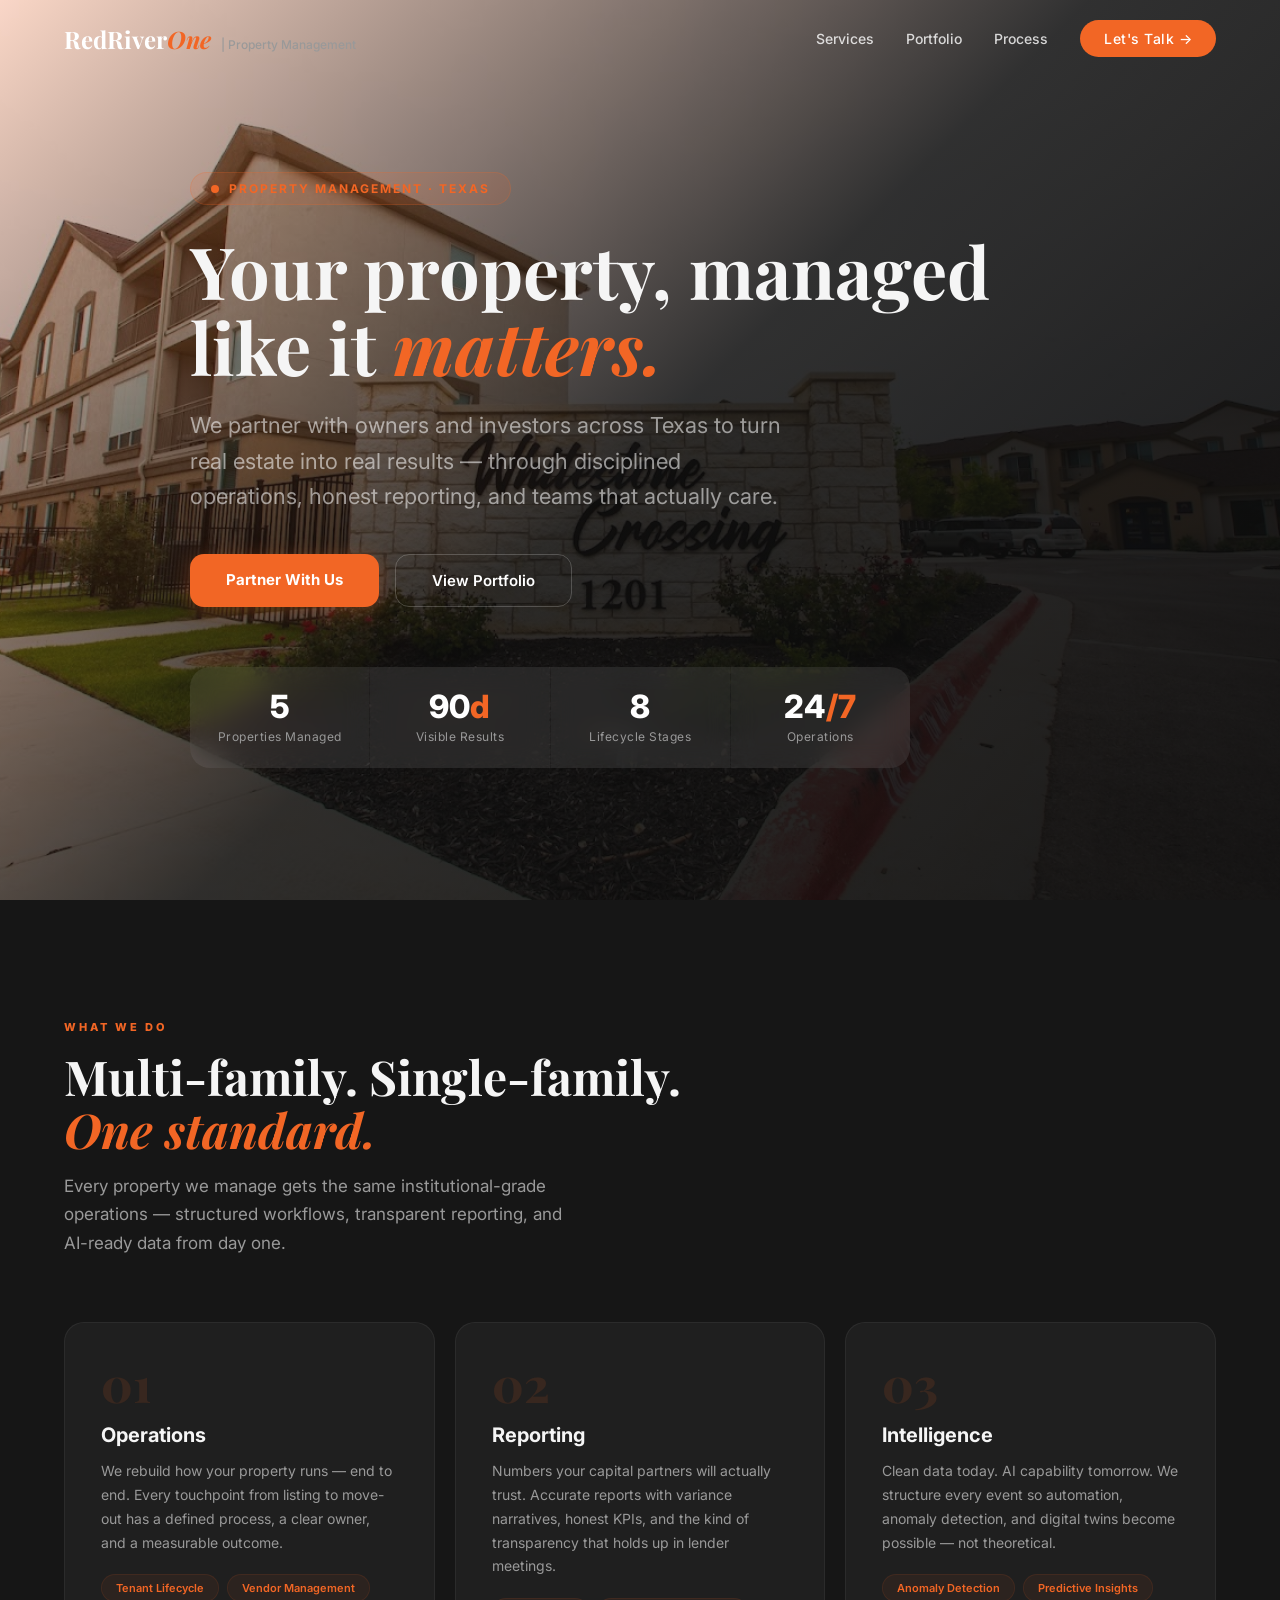
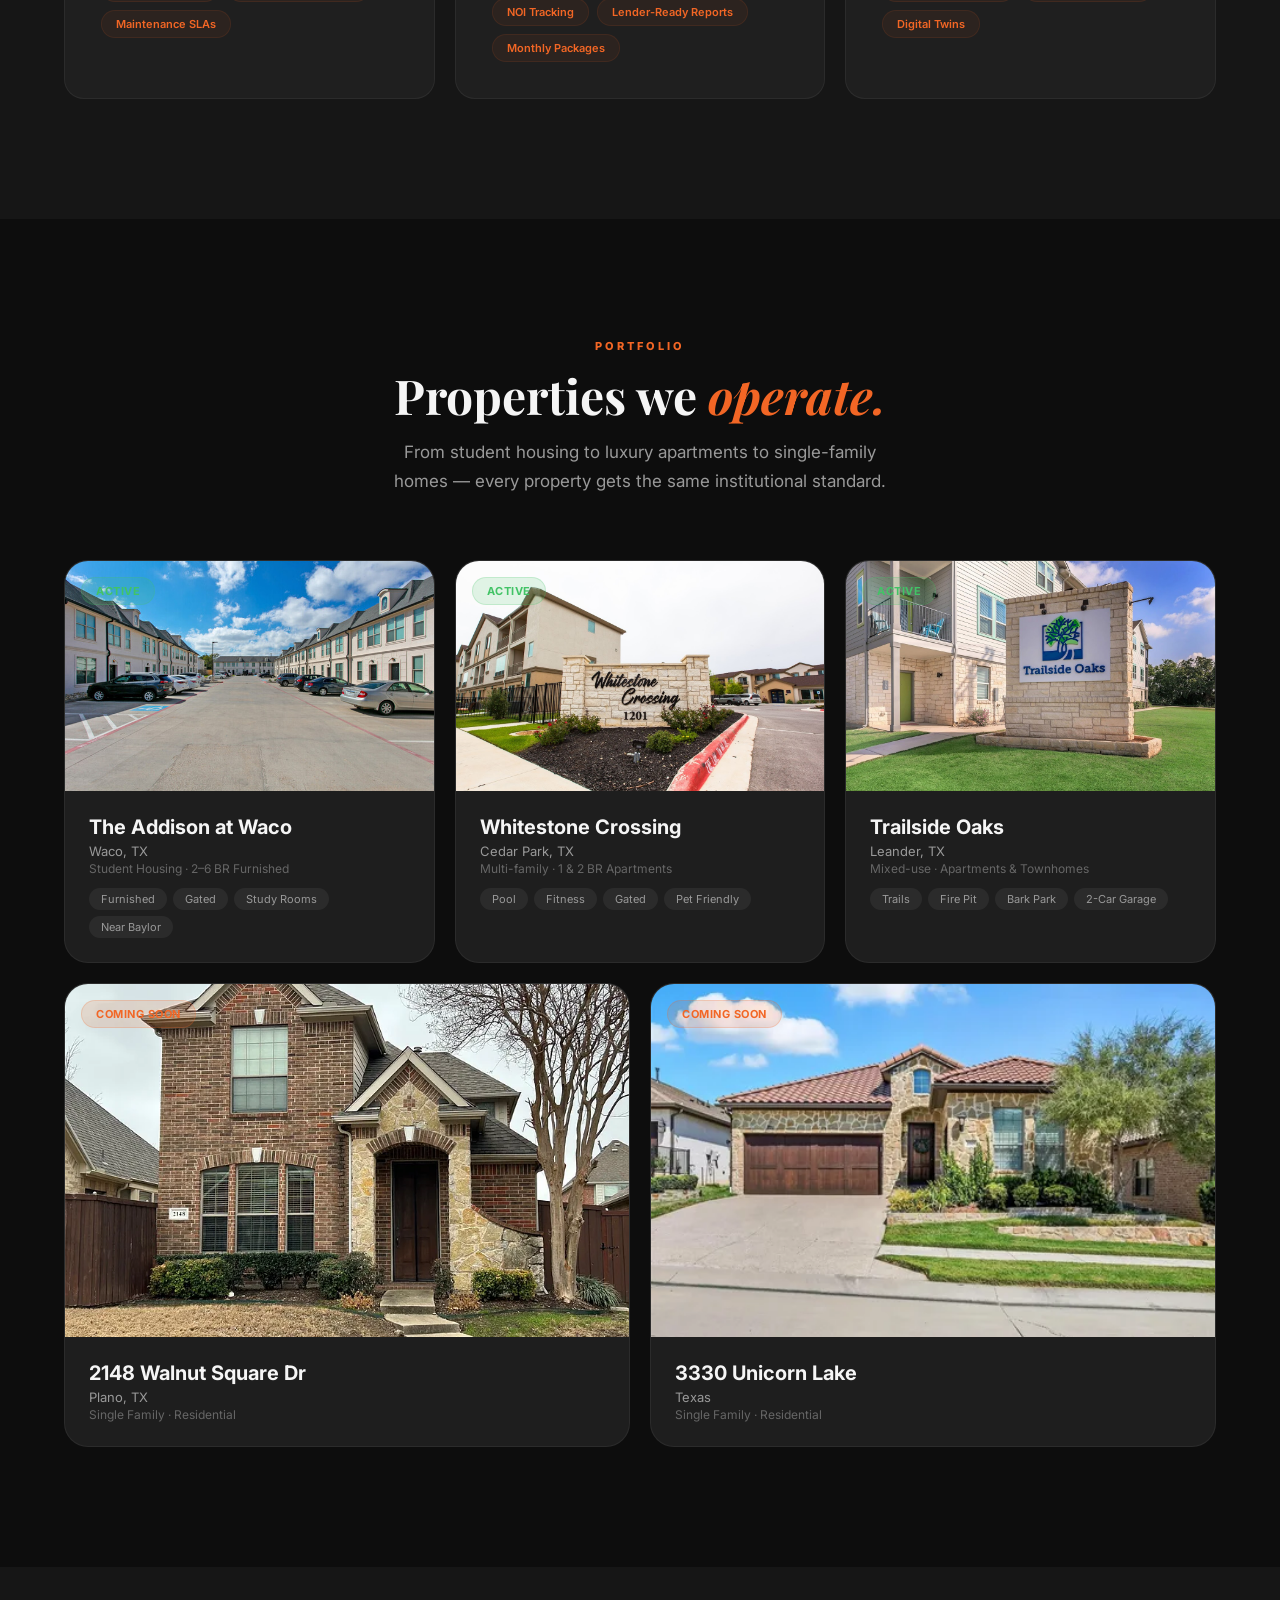
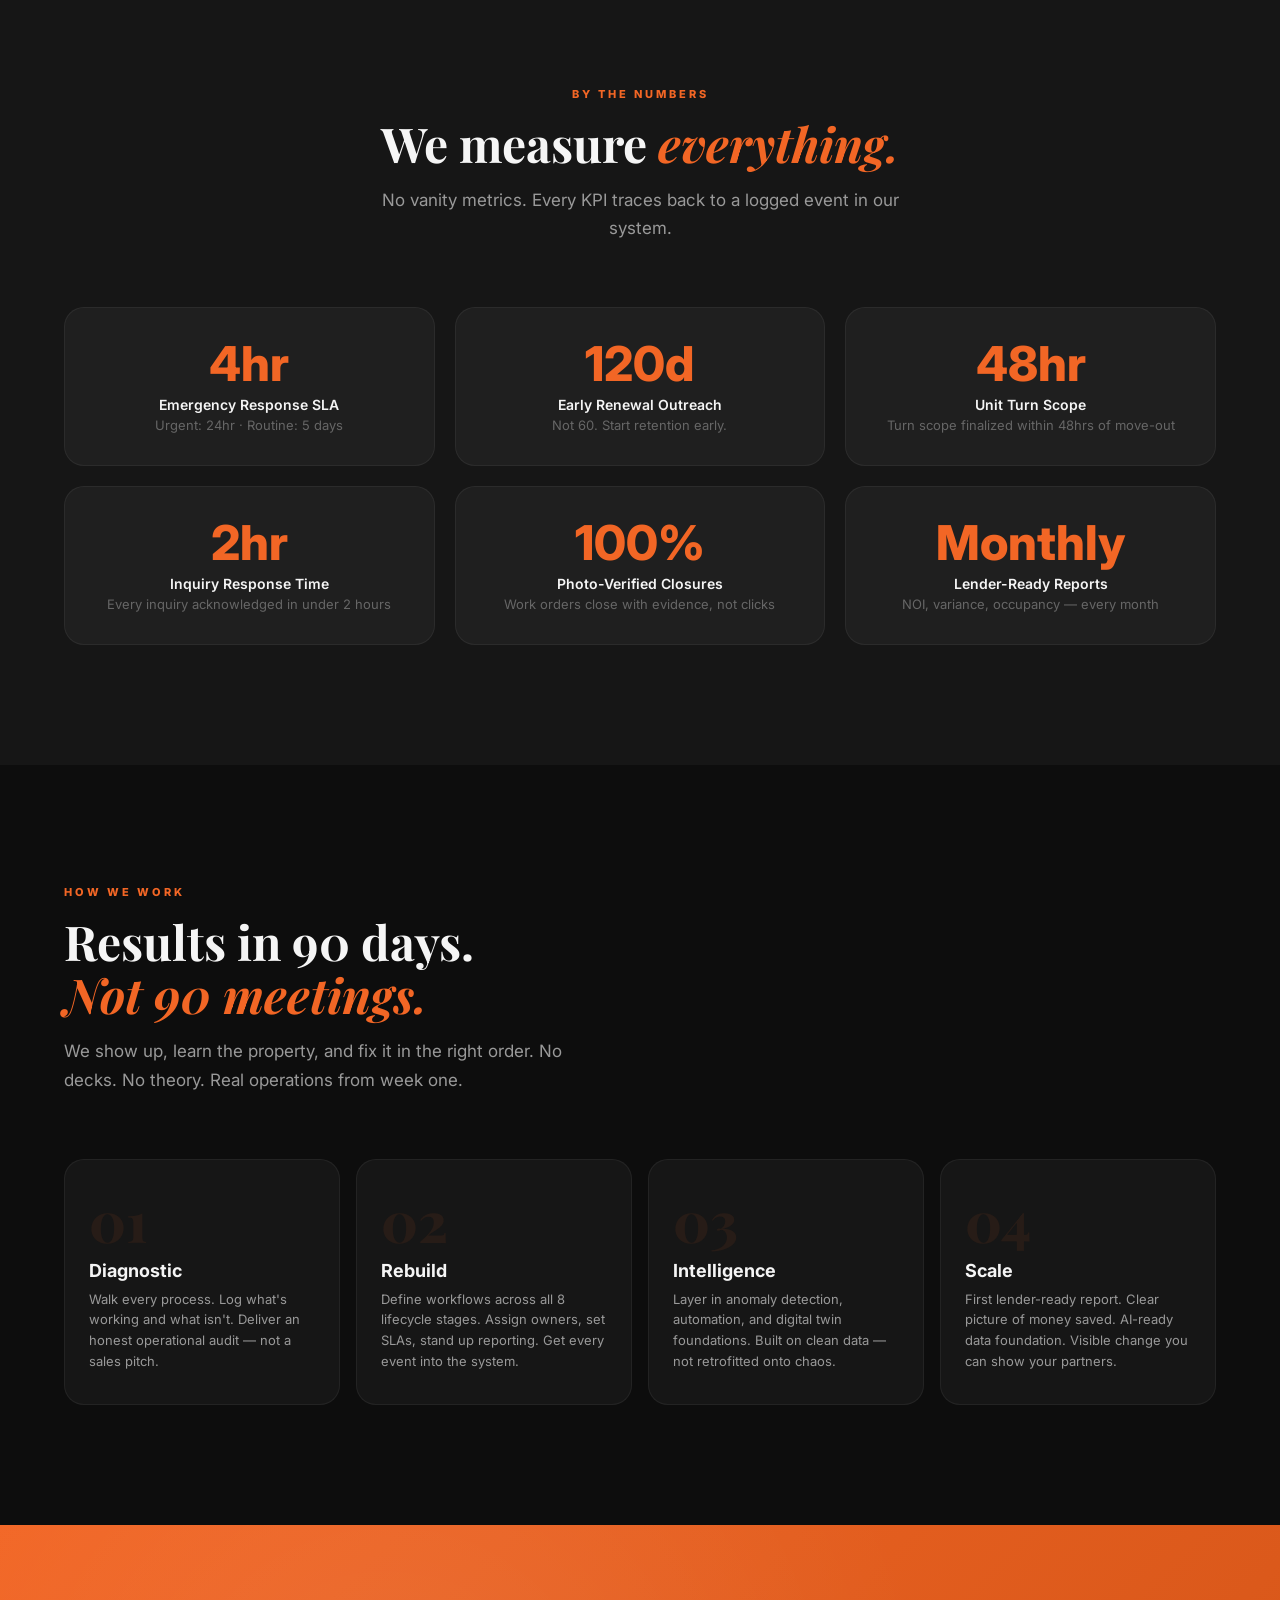
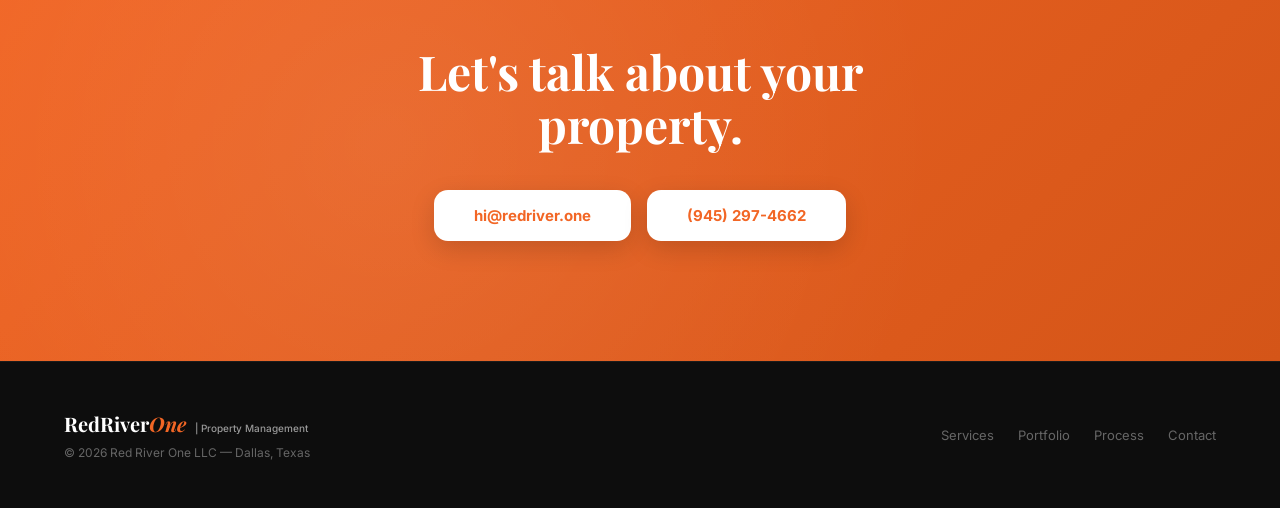
==== commit 7e47d599: "fix: hamburger menu toggle, Addison first card, mobile nav styling" ====
--- a/index.html
+++ b/index.html
@@ -5,6 +5,25 @@
   <meta name="viewport" content="width=device-width, initial-scale=1.0" />
   <title>Red River One — Property Management That Delivers Results</title>
   <meta name="description" content="Multi-family and single-family property management in Texas. Data-driven operations, transparent reporting, and measurable results for property owners and investors." />
+  <meta name="theme-color" content="#0d0d0d" />
+  <meta name="apple-mobile-web-app-status-bar-style" content="black-translucent" />
+
+  <!-- OG / Social -->
+  <meta property="og:type" content="website" />
+  <meta property="og:title" content="RedRiverOne — Property Management That Delivers Results" />
+  <meta property="og:description" content="Multi-family and single-family property management in Texas. Data-driven operations, transparent reporting, and measurable results." />
+  <meta property="og:image" content="assets/images/portfolio/whitestone-1.jpg" />
+  <meta property="og:site_name" content="RedRiverOne Property Management" />
+
+  <!-- Twitter -->
+  <meta name="twitter:card" content="summary_large_image" />
+  <meta name="twitter:title" content="RedRiverOne — Property Management That Delivers Results" />
+  <meta name="twitter:description" content="Multi-family and single-family property management in Texas." />
+  <meta name="twitter:image" content="assets/images/portfolio/whitestone-1.jpg" />
+
+  <!-- SEO -->
+  <meta name="robots" content="index, follow" />
+  <meta name="author" content="Red River One LLC" />
   <link rel="icon" href="assets/images/logo.png" />
   <link rel="preconnect" href="https://fonts.googleapis.com" />
   <link rel="preconnect" href="https://fonts.gstatic.com" crossorigin />
@@ -38,7 +57,10 @@
     .nav-cta:hover { transform: translateY(-1px); box-shadow: 0 8px 24px rgba(242,102,37,0.3); }
     .hamburger { display: none; background: none; border: none; color: #fff; font-size: 28px; cursor: pointer; }
     @media (max-width: 768px) {
-      .nav-links { display: none; }
+      .nav-links { display: none; position: absolute; top: 100%; left: 0; right: 0; flex-direction: column; background: rgba(13,13,13,0.95); backdrop-filter: blur(20px); padding: 20px 24px; gap: 16px; border-bottom: 1px solid var(--glass-border); }
+      .nav-links.open { display: flex; }
+      .nav-links a { font-size: 16px; padding: 8px 0; }
+      .nav-cta { text-align: center; display: block; }
       .hamburger { display: block; }
     }
 
@@ -147,6 +169,54 @@
     /* ═══ ANIMATIONS ═══ */
     .reveal { opacity: 0; transform: translateY(30px); transition: opacity 0.8s cubic-bezier(0.16, 1, 0.3, 1), transform 0.8s cubic-bezier(0.16, 1, 0.3, 1); }
     .reveal.visible { opacity: 1; transform: translateY(0); }
+
+    /* ═══ MOBILE RESPONSIVE ═══ */
+    @media (max-width: 768px) {
+      .container { padding: 0 20px; }
+      .hero-content { padding: 120px 0 60px; }
+      .hero h1 { font-size: clamp(28px, 8vw, 40px); line-height: 1.15; }
+      .hero-sub { font-size: 15px; margin-top: 16px; }
+      .hero-eyebrow { font-size: 10px; padding: 6px 14px; letter-spacing: 1.5px; }
+      .hero-actions { gap: 12px; margin-top: 28px; }
+      .btn-primary, .btn-ghost { padding: 14px 28px; font-size: 14px; width: 100%; text-align: center; }
+      .hero-stats { margin-top: 40px; gap: 1px; border-radius: 14px; }
+      .hero-stat { padding: 16px 12px; }
+      .hero-stat-value { font-size: 24px; }
+      .hero-stat-label { font-size: 10px; }
+      .section { padding: 64px 0; }
+      .section-header { margin-bottom: 36px; }
+      .section-title { font-size: clamp(24px, 6vw, 32px); }
+      .section-body { font-size: 15px; }
+      .service-card { padding: 24px; }
+      .service-no { font-size: 36px; }
+      .service-card h3 { font-size: 18px; }
+      .portfolio-info { padding: 16px; }
+      .portfolio-name { font-size: 17px; }
+      .metric-value { font-size: 36px; }
+      .metric-card { padding: 24px; }
+      .metrics-grid { gap: 12px; }
+      .process-step { padding: 24px 20px; }
+      .process-step::before { font-size: 40px; }
+      .cta-section { padding: 64px 0; }
+      .cta-section .section-title { font-size: clamp(24px, 6vw, 32px); }
+      .btn-white { padding: 14px 32px; font-size: 14px; }
+      .footer-inner { flex-direction: column; text-align: center; }
+      .footer-links { justify-content: center; }
+      .logo { font-size: 20px; }
+      .nav { padding: 14px 0; }
+    }
+
+    @media (max-width: 480px) {
+      .container { padding: 0 16px; }
+      .hero h1 { font-size: 28px; }
+      .hero-stats { grid-template-columns: repeat(2, 1fr); }
+      .hero-stat-value { font-size: 22px; }
+      .portfolio-tags { gap: 4px; }
+      .portfolio-tag { font-size: 10px; padding: 3px 10px; }
+      .service-tags { gap: 6px; }
+      .cta-actions { flex-direction: column; }
+      .btn-white { width: 100%; text-align: center; }
+    }
   </style>
 </head>
 <body>
@@ -161,7 +231,7 @@
         <a href="#process">Process</a>
         <a href="#contact" class="nav-cta">Let's Talk →</a>
       </div>
-      <button class="hamburger" onclick="document.querySelector('.nav-links').style.display = document.querySelector('.nav-links').style.display === 'flex' ? 'none' : 'flex'">☰</button>
+      <button class="hamburger" id="menuBtn">☰</button>
     </div>
   </nav>
 
@@ -253,6 +323,21 @@
       </div>
       <div class="portfolio-grid top">
         <div class="portfolio-card reveal">
+          <img src="assets/images/portfolio/addison-1.jpg" alt="The Addison at Waco" class="portfolio-img" loading="lazy" decoding="async" />
+          <span class="portfolio-badge badge-active">Active</span>
+          <div class="portfolio-info">
+            <div class="portfolio-name">The Addison at Waco</div>
+            <div class="portfolio-loc">Waco, TX</div>
+            <div class="portfolio-type">Student Housing · 2–6 BR Furnished</div>
+            <div class="portfolio-tags">
+              <span class="portfolio-tag">Furnished</span>
+              <span class="portfolio-tag">Gated</span>
+              <span class="portfolio-tag">Study Rooms</span>
+              <span class="portfolio-tag">Near Baylor</span>
+            </div>
+          </div>
+        </div>
+        <div class="portfolio-card reveal">
           <img src="assets/images/portfolio/whitestone-1.jpg" alt="Whitestone Crossing" class="portfolio-img" loading="lazy" decoding="async" />
           <span class="portfolio-badge badge-active">Active</span>
           <div class="portfolio-info">
@@ -282,21 +367,6 @@
             </div>
           </div>
         </div>
-        <div class="portfolio-card reveal">
-          <img src="assets/images/portfolio/addison-1.jpg" alt="The Addison at Waco" class="portfolio-img" loading="lazy" decoding="async" />
-          <span class="portfolio-badge badge-active">Active</span>
-          <div class="portfolio-info">
-            <div class="portfolio-name">The Addison at Waco</div>
-            <div class="portfolio-loc">Waco, TX</div>
-            <div class="portfolio-type">Student Housing · 2–6 BR Furnished</div>
-            <div class="portfolio-tags">
-              <span class="portfolio-tag">Furnished</span>
-              <span class="portfolio-tag">Gated</span>
-              <span class="portfolio-tag">Study Rooms</span>
-              <span class="portfolio-tag">Near Baylor</span>
-            </div>
-          </div>
-        </div>
       </div>
       <div class="portfolio-grid bottom">
         <div class="portfolio-card reveal">
@@ -426,6 +496,20 @@
       document.getElementById('nav').classList.toggle('scrolled', window.scrollY > 60)
     })
 
+    // Hamburger menu
+    const menuBtn = document.getElementById('menuBtn')
+    const navLinks = document.querySelector('.nav-links')
+    menuBtn.addEventListener('click', () => {
+      const isOpen = navLinks.classList.toggle('open')
+      menuBtn.textContent = isOpen ? '✕' : '☰'
+    })
+    navLinks.querySelectorAll('a').forEach(link => {
+      link.addEventListener('click', () => {
+        navLinks.classList.remove('open')
+        menuBtn.textContent = '☰'
+      })
+    })
+
     // Reveal on scroll
     const observer = new IntersectionObserver((entries) => {
       entries.forEach(e => { if (e.isIntersecting) { e.target.classList.add('visible'); observer.unobserve(e.target) } })
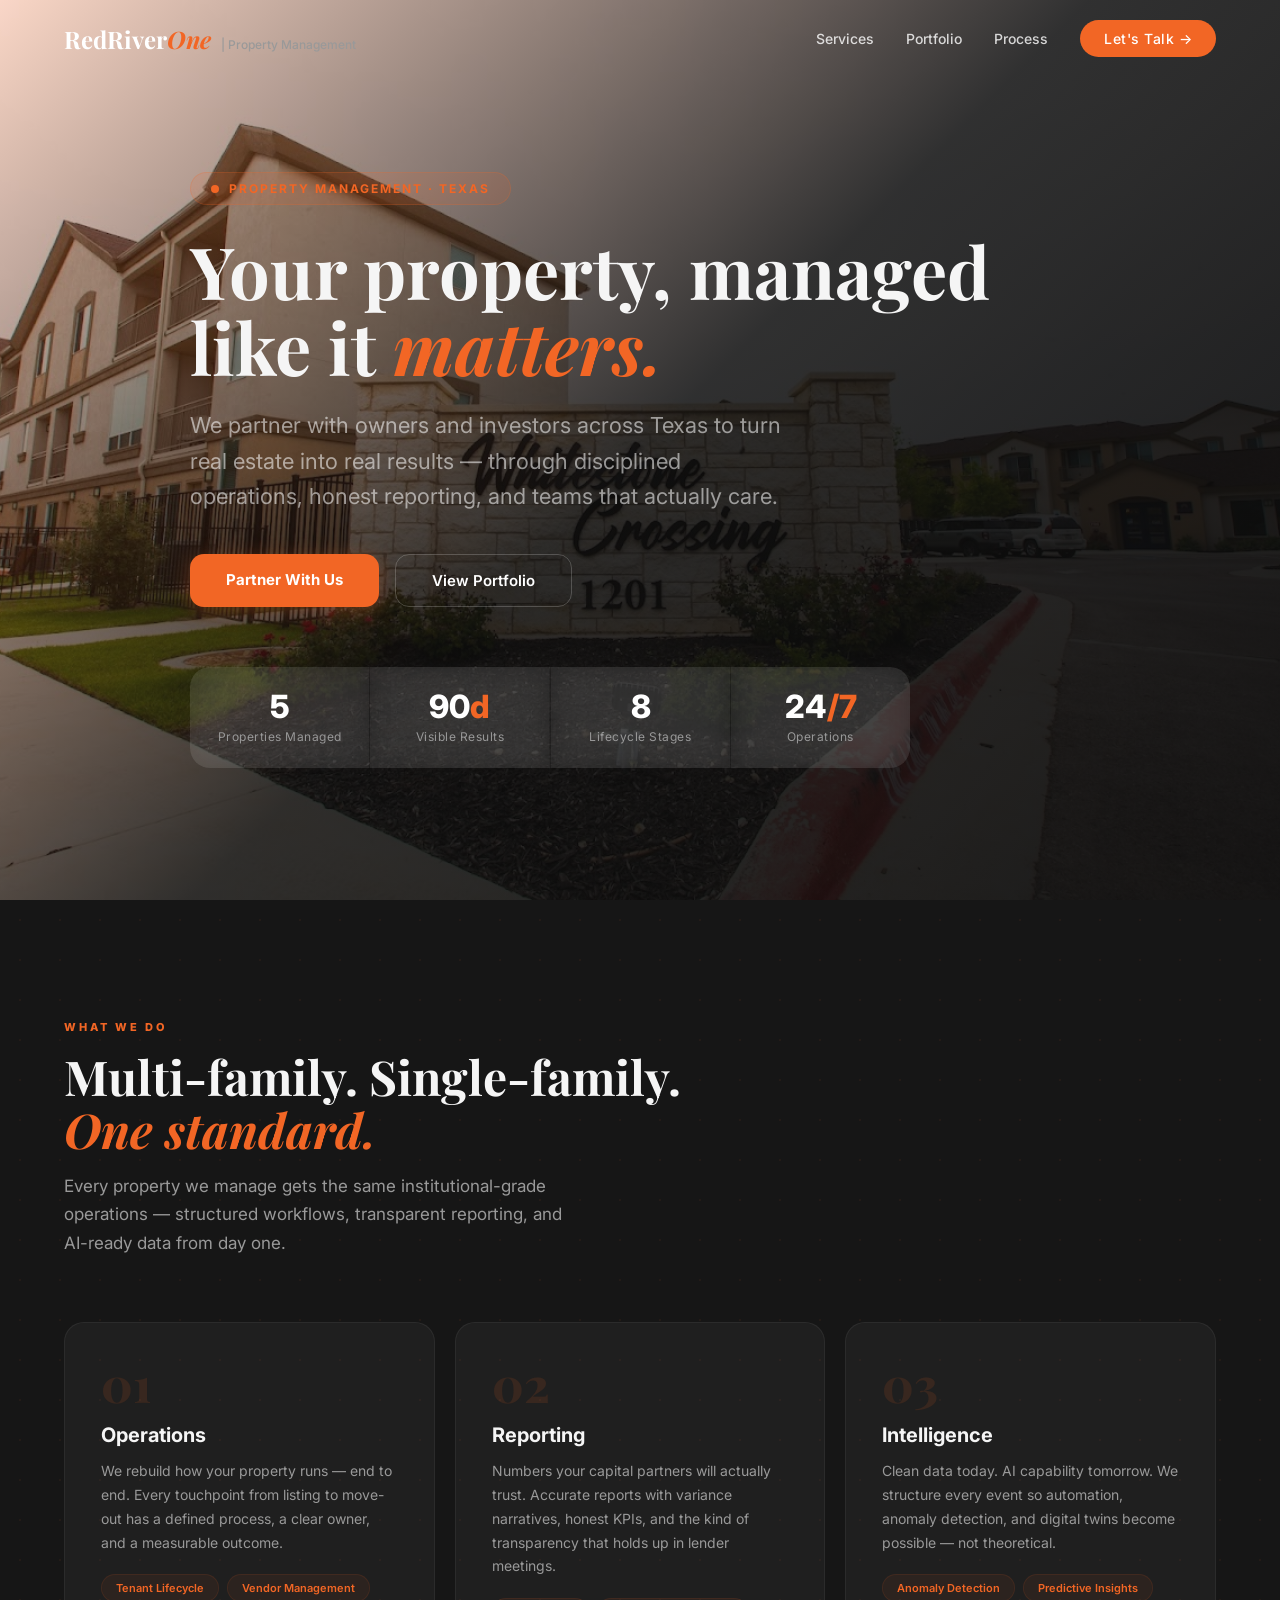
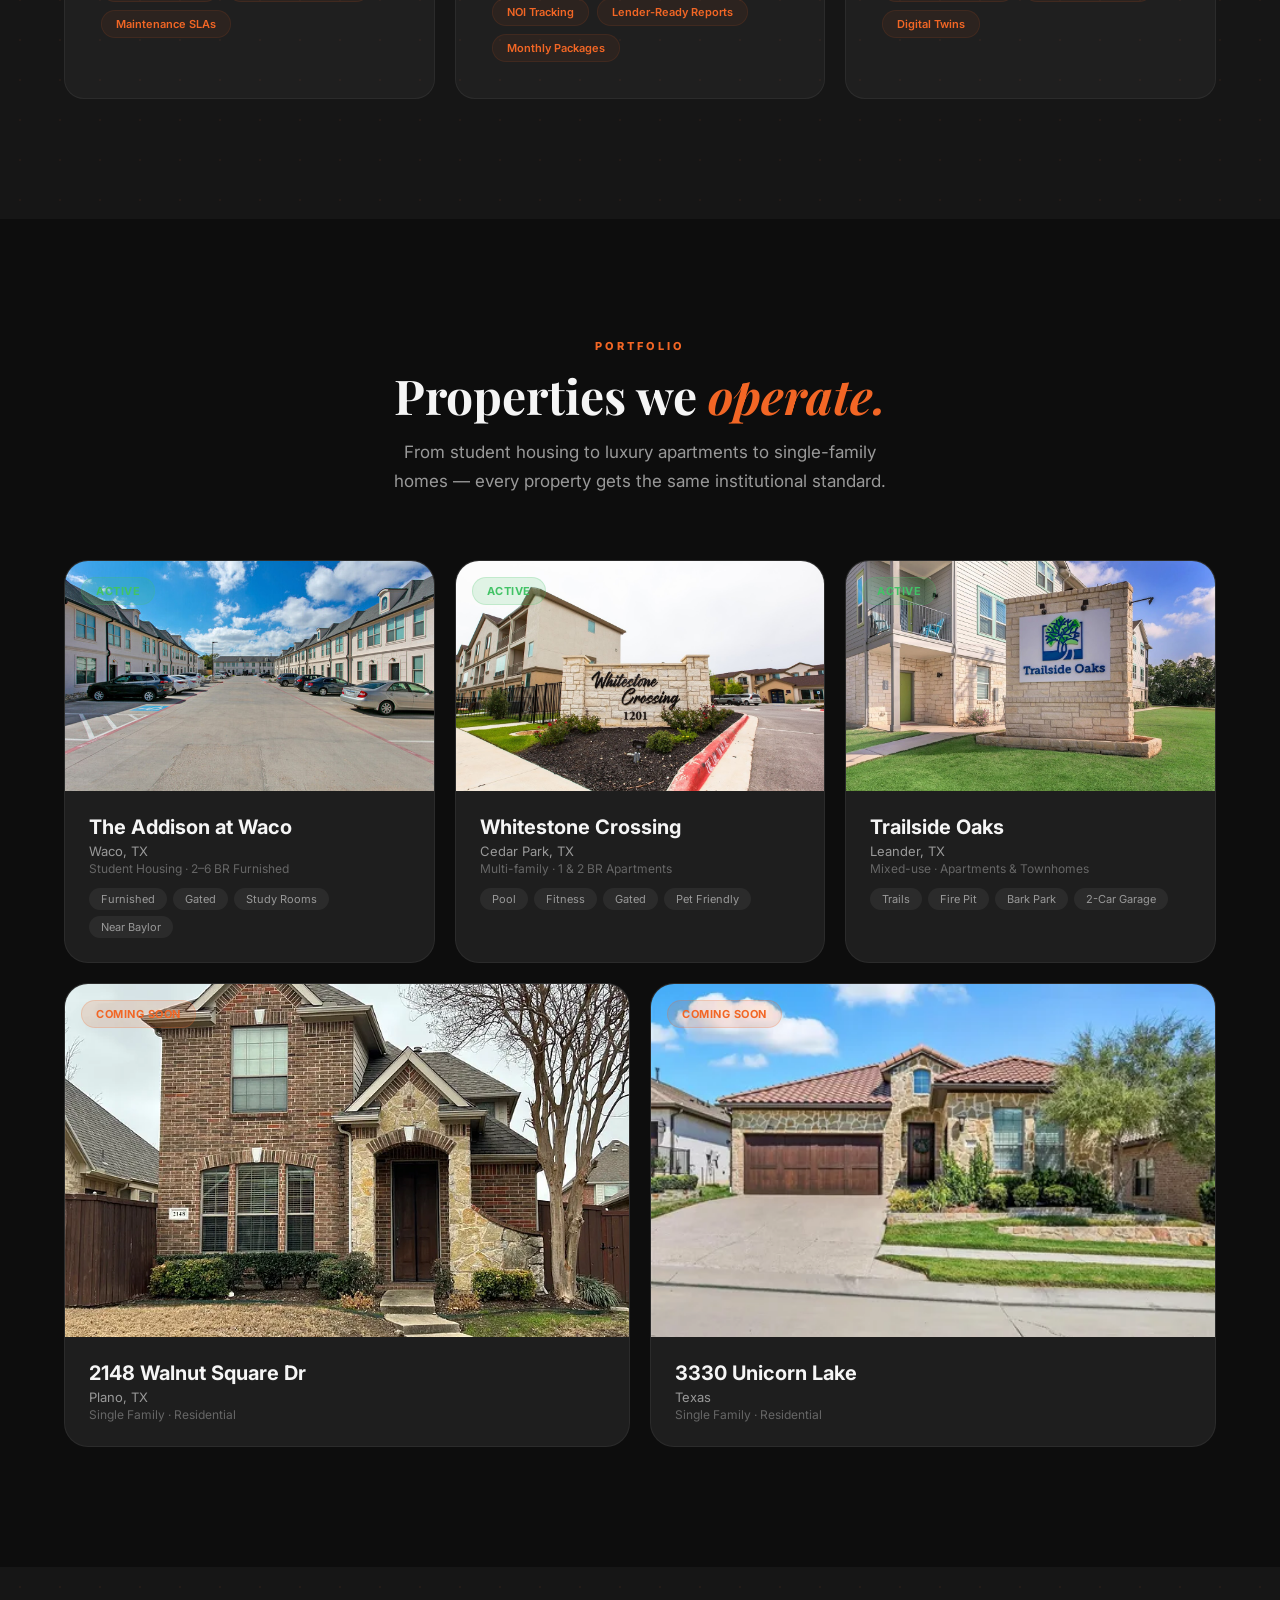
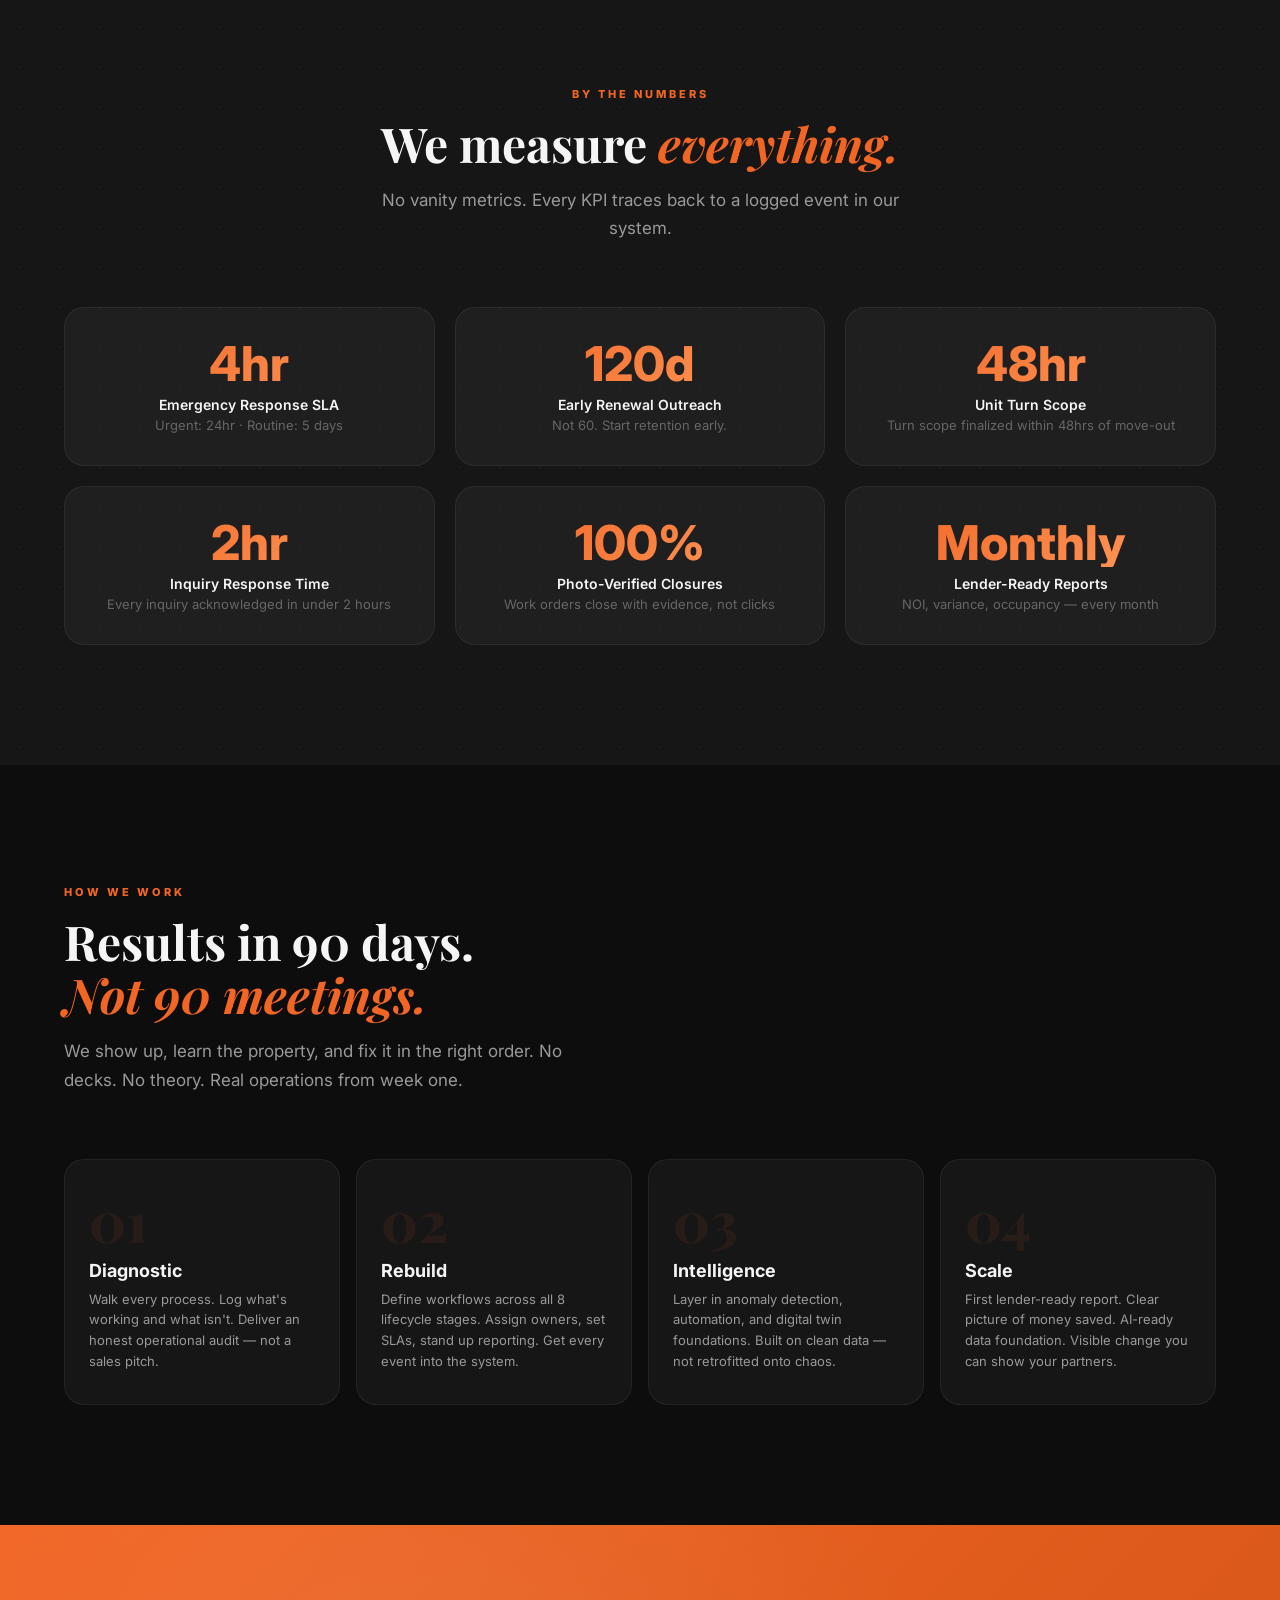
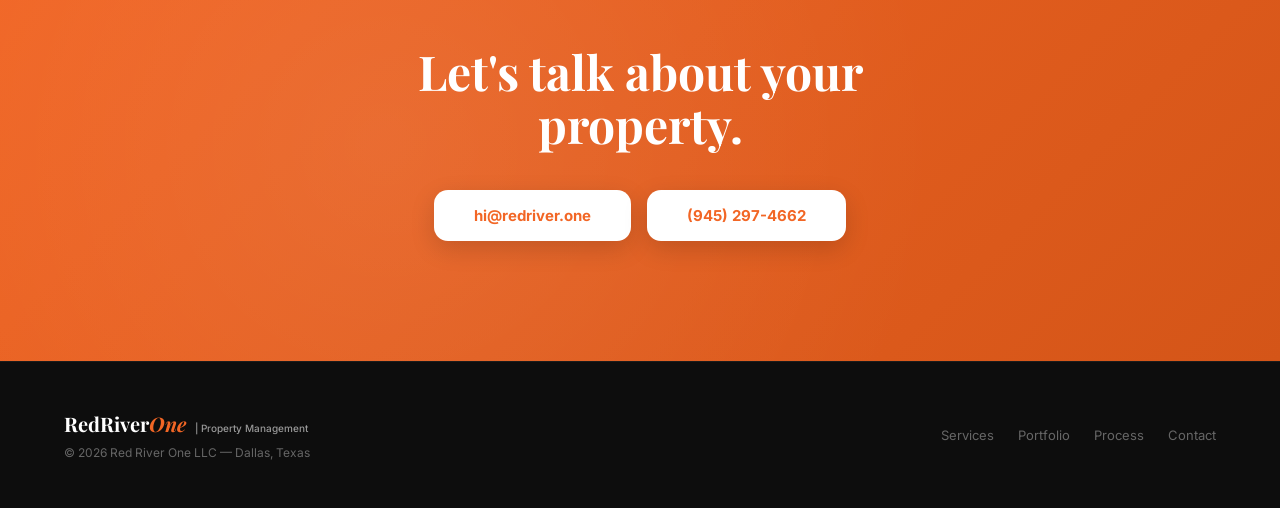
==== commit 5db6dbb5: "feat: animations — staggered reveals, hero entrance, card tilt, shimmer, hover effects" ====
--- a/index.html
+++ b/index.html
@@ -167,8 +167,104 @@
     .footer-copy { font-size: 12px; color: var(--text-dim); }
 
     /* ═══ ANIMATIONS ═══ */
-    .reveal { opacity: 0; transform: translateY(30px); transition: opacity 0.8s cubic-bezier(0.16, 1, 0.3, 1), transform 0.8s cubic-bezier(0.16, 1, 0.3, 1); }
+
+    /* Reveal variants */
+    .reveal { opacity: 0; transform: translateY(40px); transition: opacity 0.9s cubic-bezier(0.16, 1, 0.3, 1), transform 0.9s cubic-bezier(0.16, 1, 0.3, 1); }
     .reveal.visible { opacity: 1; transform: translateY(0); }
+
+    .reveal-left { opacity: 0; transform: translateX(-40px); transition: opacity 0.9s cubic-bezier(0.16, 1, 0.3, 1), transform 0.9s cubic-bezier(0.16, 1, 0.3, 1); }
+    .reveal-left.visible { opacity: 1; transform: translateX(0); }
+
+    .reveal-right { opacity: 0; transform: translateX(40px); transition: opacity 0.9s cubic-bezier(0.16, 1, 0.3, 1), transform 0.9s cubic-bezier(0.16, 1, 0.3, 1); }
+    .reveal-right.visible { opacity: 1; transform: translateX(0); }
+
+    .reveal-scale { opacity: 0; transform: scale(0.92); transition: opacity 0.9s cubic-bezier(0.16, 1, 0.3, 1), transform 0.9s cubic-bezier(0.16, 1, 0.3, 1); }
+    .reveal-scale.visible { opacity: 1; transform: scale(1); }
+
+    /* Stagger children */
+    .stagger > *:nth-child(1) { transition-delay: 0ms; }
+    .stagger > *:nth-child(2) { transition-delay: 100ms; }
+    .stagger > *:nth-child(3) { transition-delay: 200ms; }
+    .stagger > *:nth-child(4) { transition-delay: 300ms; }
+    .stagger > *:nth-child(5) { transition-delay: 400ms; }
+    .stagger > *:nth-child(6) { transition-delay: 500ms; }
+
+    /* Hero entrance */
+    .hero-eyebrow { animation: fadeSlideUp 0.8s cubic-bezier(0.16, 1, 0.3, 1) 0.2s both; }
+    .hero h1 { animation: fadeSlideUp 0.8s cubic-bezier(0.16, 1, 0.3, 1) 0.4s both; }
+    .hero-sub { animation: fadeSlideUp 0.8s cubic-bezier(0.16, 1, 0.3, 1) 0.6s both; }
+    .hero-actions { animation: fadeSlideUp 0.8s cubic-bezier(0.16, 1, 0.3, 1) 0.8s both; }
+    .hero-stats { animation: fadeSlideUp 0.8s cubic-bezier(0.16, 1, 0.3, 1) 1.0s both; }
+    @keyframes fadeSlideUp { from { opacity: 0; transform: translateY(30px); } to { opacity: 1; transform: translateY(0); } }
+
+    /* Stat counter animation */
+    .hero-stat-value { animation: countPop 0.5s cubic-bezier(0.16, 1, 0.3, 1) 1.2s both; }
+    @keyframes countPop { from { opacity: 0; transform: scale(0.5); } to { opacity: 1; transform: scale(1); } }
+
+    /* Card hover lift */
+    .service-card, .portfolio-card, .metric-card, .process-step {
+      transition: border-color 0.3s, transform 0.4s cubic-bezier(0.16, 1, 0.3, 1), box-shadow 0.4s;
+    }
+    .service-card:hover, .portfolio-card:hover, .metric-card:hover, .process-step:hover {
+      transform: translateY(-6px);
+      box-shadow: 0 20px 40px rgba(0,0,0,0.3);
+    }
+
+    /* Image zoom on hover */
+    .portfolio-img { transition: transform 0.6s cubic-bezier(0.16, 1, 0.3, 1); }
+    .portfolio-card:hover .portfolio-img { transform: scale(1.05); }
+
+    /* Badge shimmer */
+    .hero-eyebrow { position: relative; overflow: hidden; }
+    .hero-eyebrow::after {
+      content: ''; position: absolute; top: 0; left: -100%; width: 100%; height: 100%;
+      background: linear-gradient(90deg, transparent 0%, rgba(255,255,255,0.12) 50%, transparent 100%);
+      animation: shimmer 3s ease-in-out infinite;
+    }
+    @keyframes shimmer { 0%, 100% { left: -100%; } 50% { left: 100%; } }
+
+    /* Brand accent glow pulse on CTA */
+    .btn-primary { position: relative; overflow: hidden; }
+    .btn-primary::after {
+      content: ''; position: absolute; inset: 0;
+      background: radial-gradient(circle at center, rgba(255,255,255,0.15) 0%, transparent 70%);
+      opacity: 0; transition: opacity 0.3s;
+    }
+    .btn-primary:hover::after { opacity: 1; }
+
+    /* Floating dots background for metrics section */
+    .section-dark { position: relative; }
+    .section-dark::before {
+      content: ''; position: absolute; inset: 0; pointer-events: none;
+      background-image: radial-gradient(rgba(242,102,37,0.06) 1px, transparent 1px);
+      background-size: 40px 40px;
+    }
+
+    /* Smooth scroll indicator */
+    .nav { transition: background 0.4s, backdrop-filter 0.4s, padding 0.3s; }
+    .nav.scrolled { padding: 12px 0; }
+
+    /* Text gradient on metric values */
+    .metric-value {
+      background: linear-gradient(135deg, var(--brand) 0%, #ff9a5c 100%);
+      -webkit-background-clip: text; -webkit-text-fill-color: transparent;
+      background-clip: text;
+    }
+
+    /* Service number parallax float */
+    .service-no { transition: transform 0.4s cubic-bezier(0.16, 1, 0.3, 1); }
+    .service-card:hover .service-no { transform: translateY(-4px); }
+
+    /* Tag hover */
+    .service-tag { transition: background 0.2s, border-color 0.2s; }
+    .service-tag:hover { background: rgba(242,102,37,0.12); border-color: rgba(242,102,37,0.25); }
+    .portfolio-tag { transition: background 0.2s; }
+    .portfolio-tag:hover { background: rgba(255,255,255,0.1); }
+
+    /* Reduce motion */
+    @media (prefers-reduced-motion: reduce) {
+      *, *::before, *::after { animation-duration: 0.01ms !important; transition-duration: 0.01ms !important; }
+    }
 
     /* ═══ MOBILE RESPONSIVE ═══ */
     @media (max-width: 768px) {
@@ -278,7 +374,7 @@
         <h2 class="section-title">Multi-family. Single-family.<br/><em>One standard.</em></h2>
         <p class="section-body">Every property we manage gets the same institutional-grade operations — structured workflows, transparent reporting, and AI-ready data from day one.</p>
       </div>
-      <div class="services-grid">
+      <div class="services-grid stagger">
         <div class="service-card reveal">
           <div class="service-no">01</div>
           <h3>Operations</h3>
@@ -321,8 +417,8 @@
         <h2 class="section-title">Properties we <em>operate.</em></h2>
         <p class="section-body">From student housing to luxury apartments to single-family homes — every property gets the same institutional standard.</p>
       </div>
-      <div class="portfolio-grid top">
-        <div class="portfolio-card reveal">
+      <div class="portfolio-grid top stagger">
+        <div class="portfolio-card reveal-scale">
           <img src="assets/images/portfolio/addison-1.jpg" alt="The Addison at Waco" class="portfolio-img" loading="lazy" decoding="async" />
           <span class="portfolio-badge badge-active">Active</span>
           <div class="portfolio-info">
@@ -337,7 +433,7 @@
             </div>
           </div>
         </div>
-        <div class="portfolio-card reveal">
+        <div class="portfolio-card reveal-scale">
           <img src="assets/images/portfolio/whitestone-1.jpg" alt="Whitestone Crossing" class="portfolio-img" loading="lazy" decoding="async" />
           <span class="portfolio-badge badge-active">Active</span>
           <div class="portfolio-info">
@@ -352,7 +448,7 @@
             </div>
           </div>
         </div>
-        <div class="portfolio-card reveal">
+        <div class="portfolio-card reveal-scale">
           <img src="assets/images/portfolio/trailside-2.jpg" alt="Trailside Oaks" class="portfolio-img" loading="lazy" decoding="async" />
           <span class="portfolio-badge badge-active">Active</span>
           <div class="portfolio-info">
@@ -368,8 +464,8 @@
           </div>
         </div>
       </div>
-      <div class="portfolio-grid bottom">
-        <div class="portfolio-card reveal">
+      <div class="portfolio-grid bottom stagger">
+        <div class="portfolio-card reveal-scale">
           <img src="assets/images/portfolio/walnut-square.webp" alt="2148 Walnut Square Dr, Plano" class="portfolio-img" loading="lazy" decoding="async" />
           <span class="portfolio-badge badge-soon">Coming Soon</span>
           <div class="portfolio-info">
@@ -378,7 +474,7 @@
             <div class="portfolio-type">Single Family · Residential</div>
           </div>
         </div>
-        <div class="portfolio-card reveal">
+        <div class="portfolio-card reveal-scale">
           <img src="assets/images/portfolio/3330-Unicorn-Lake.jpg" alt="3330 Unicorn Lake" class="portfolio-img" loading="lazy" decoding="async" />
           <span class="portfolio-badge badge-soon">Coming Soon</span>
           <div class="portfolio-info">
@@ -400,32 +496,32 @@
         <p class="section-body">No vanity metrics. Every KPI traces back to a logged event in our system.</p>
       </div>
       <div class="metrics-grid">
-        <div class="metric-card reveal">
+        <div class="metric-card reveal-scale">
           <div class="metric-value">4hr</div>
           <div class="metric-label">Emergency Response SLA</div>
           <div class="metric-desc">Urgent: 24hr · Routine: 5 days</div>
         </div>
-        <div class="metric-card reveal">
+        <div class="metric-card reveal-scale">
           <div class="metric-value">120d</div>
           <div class="metric-label">Early Renewal Outreach</div>
           <div class="metric-desc">Not 60. Start retention early.</div>
         </div>
-        <div class="metric-card reveal">
+        <div class="metric-card reveal-scale">
           <div class="metric-value">48hr</div>
           <div class="metric-label">Unit Turn Scope</div>
           <div class="metric-desc">Turn scope finalized within 48hrs of move-out</div>
         </div>
-        <div class="metric-card reveal">
+        <div class="metric-card reveal-scale">
           <div class="metric-value">2hr</div>
           <div class="metric-label">Inquiry Response Time</div>
           <div class="metric-desc">Every inquiry acknowledged in under 2 hours</div>
         </div>
-        <div class="metric-card reveal">
+        <div class="metric-card reveal-scale">
           <div class="metric-value">100%</div>
           <div class="metric-label">Photo-Verified Closures</div>
           <div class="metric-desc">Work orders close with evidence, not clicks</div>
         </div>
-        <div class="metric-card reveal">
+        <div class="metric-card reveal-scale">
           <div class="metric-value">Monthly</div>
           <div class="metric-label">Lender-Ready Reports</div>
           <div class="metric-desc">NOI, variance, occupancy — every month</div>
@@ -510,11 +606,24 @@
       })
     })
 
-    // Reveal on scroll
+    // Reveal on scroll (all variants)
     const observer = new IntersectionObserver((entries) => {
       entries.forEach(e => { if (e.isIntersecting) { e.target.classList.add('visible'); observer.unobserve(e.target) } })
-    }, { threshold: 0.1 })
-    document.querySelectorAll('.reveal').forEach(el => observer.observe(el))
+    }, { threshold: 0.1, rootMargin: '0px 0px -40px 0px' })
+    document.querySelectorAll('.reveal, .reveal-left, .reveal-right, .reveal-scale').forEach(el => observer.observe(el))
+
+    // Parallax tilt on portfolio cards
+    document.querySelectorAll('.portfolio-card').forEach(card => {
+      card.addEventListener('mousemove', (e) => {
+        const rect = card.getBoundingClientRect()
+        const x = (e.clientX - rect.left) / rect.width - 0.5
+        const y = (e.clientY - rect.top) / rect.height - 0.5
+        card.style.transform = `translateY(-6px) perspective(600px) rotateY(${x * 4}deg) rotateX(${-y * 4}deg)`
+      })
+      card.addEventListener('mouseleave', () => {
+        card.style.transform = ''
+      })
+    })
   </script>
 </body>
 </html>
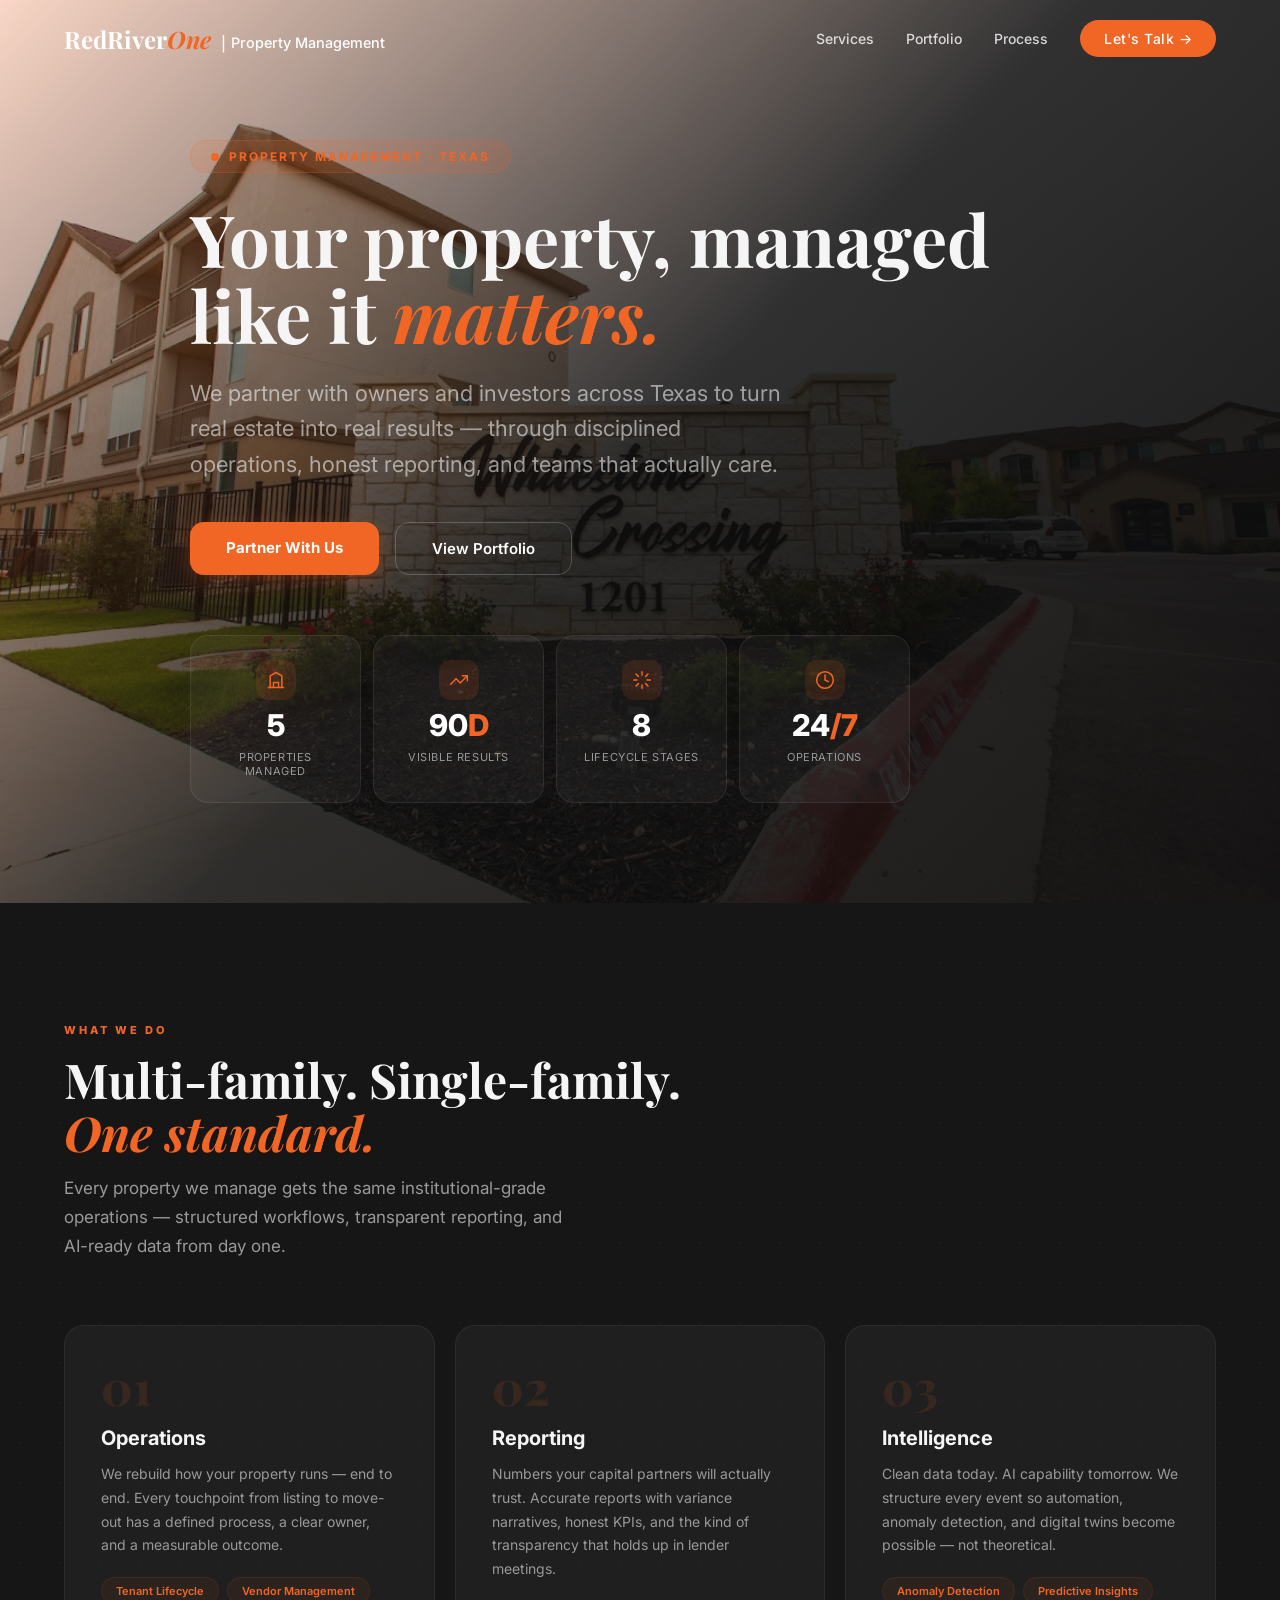
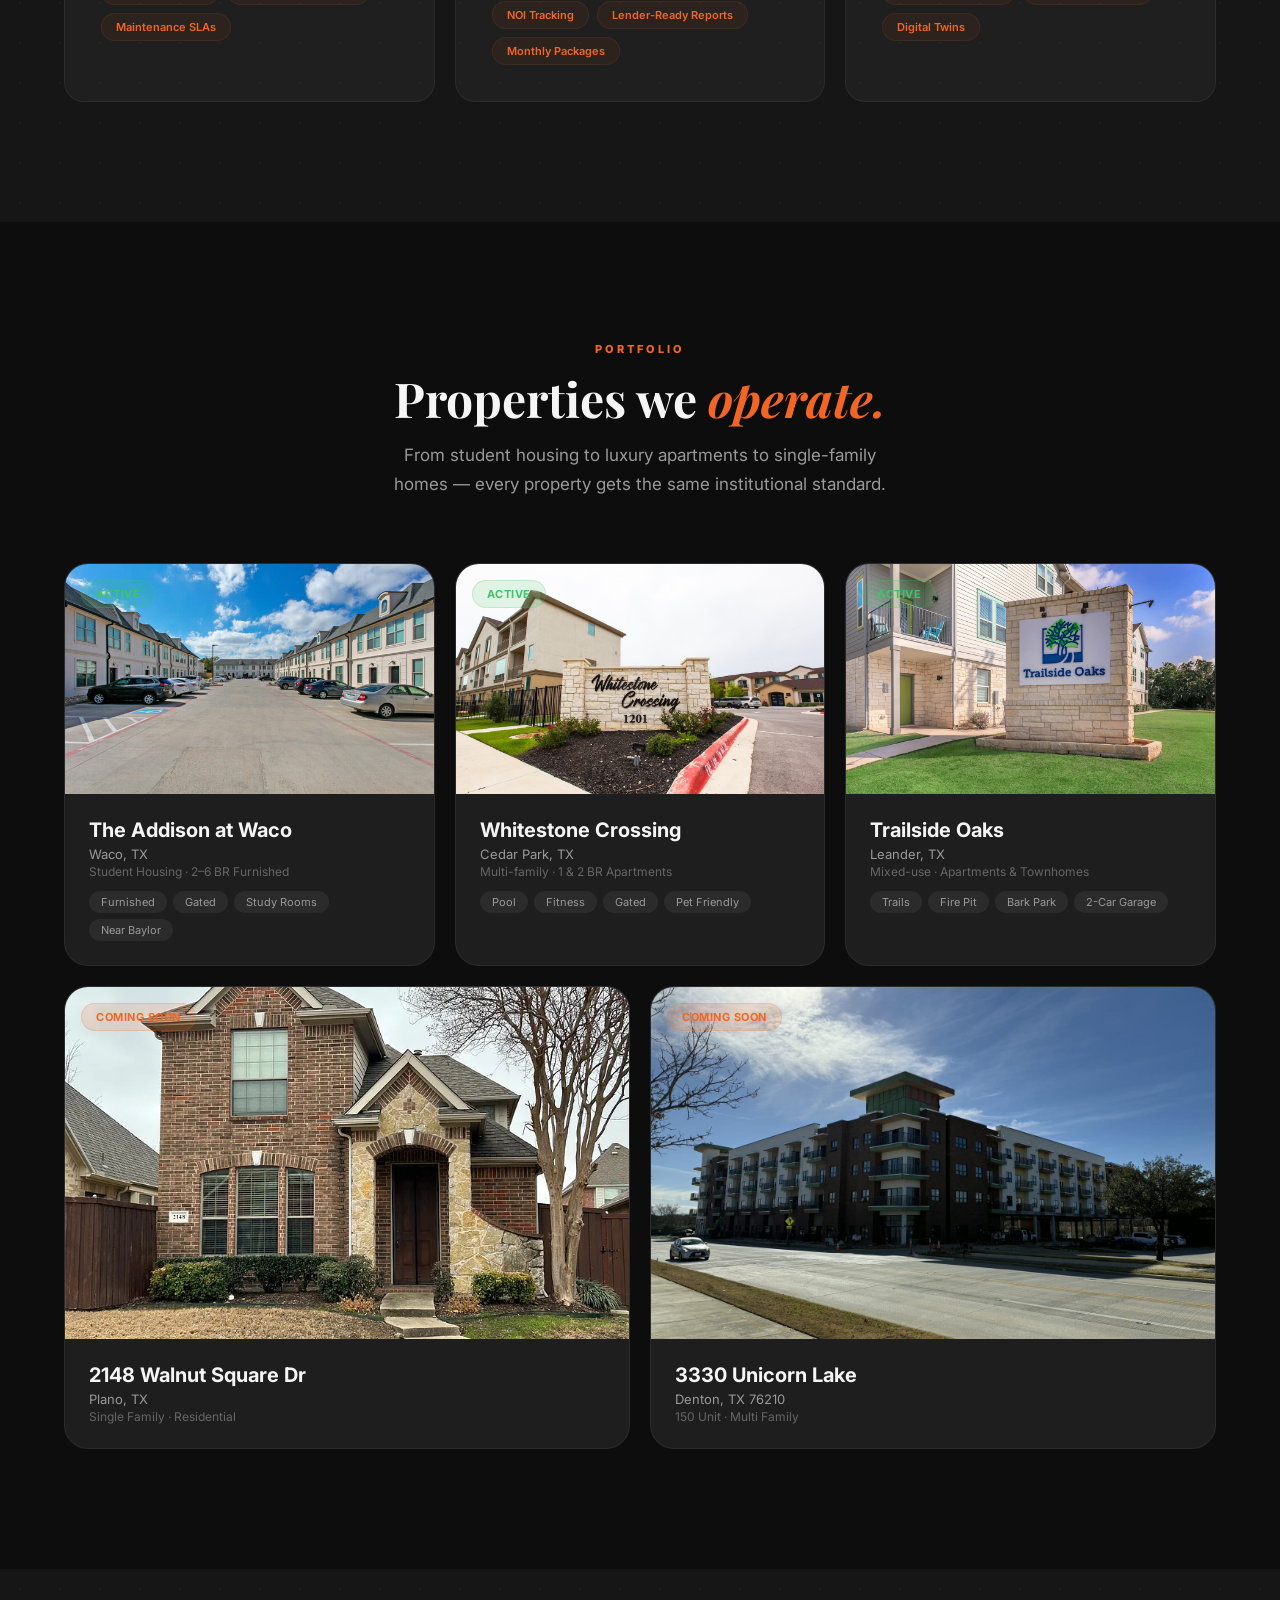
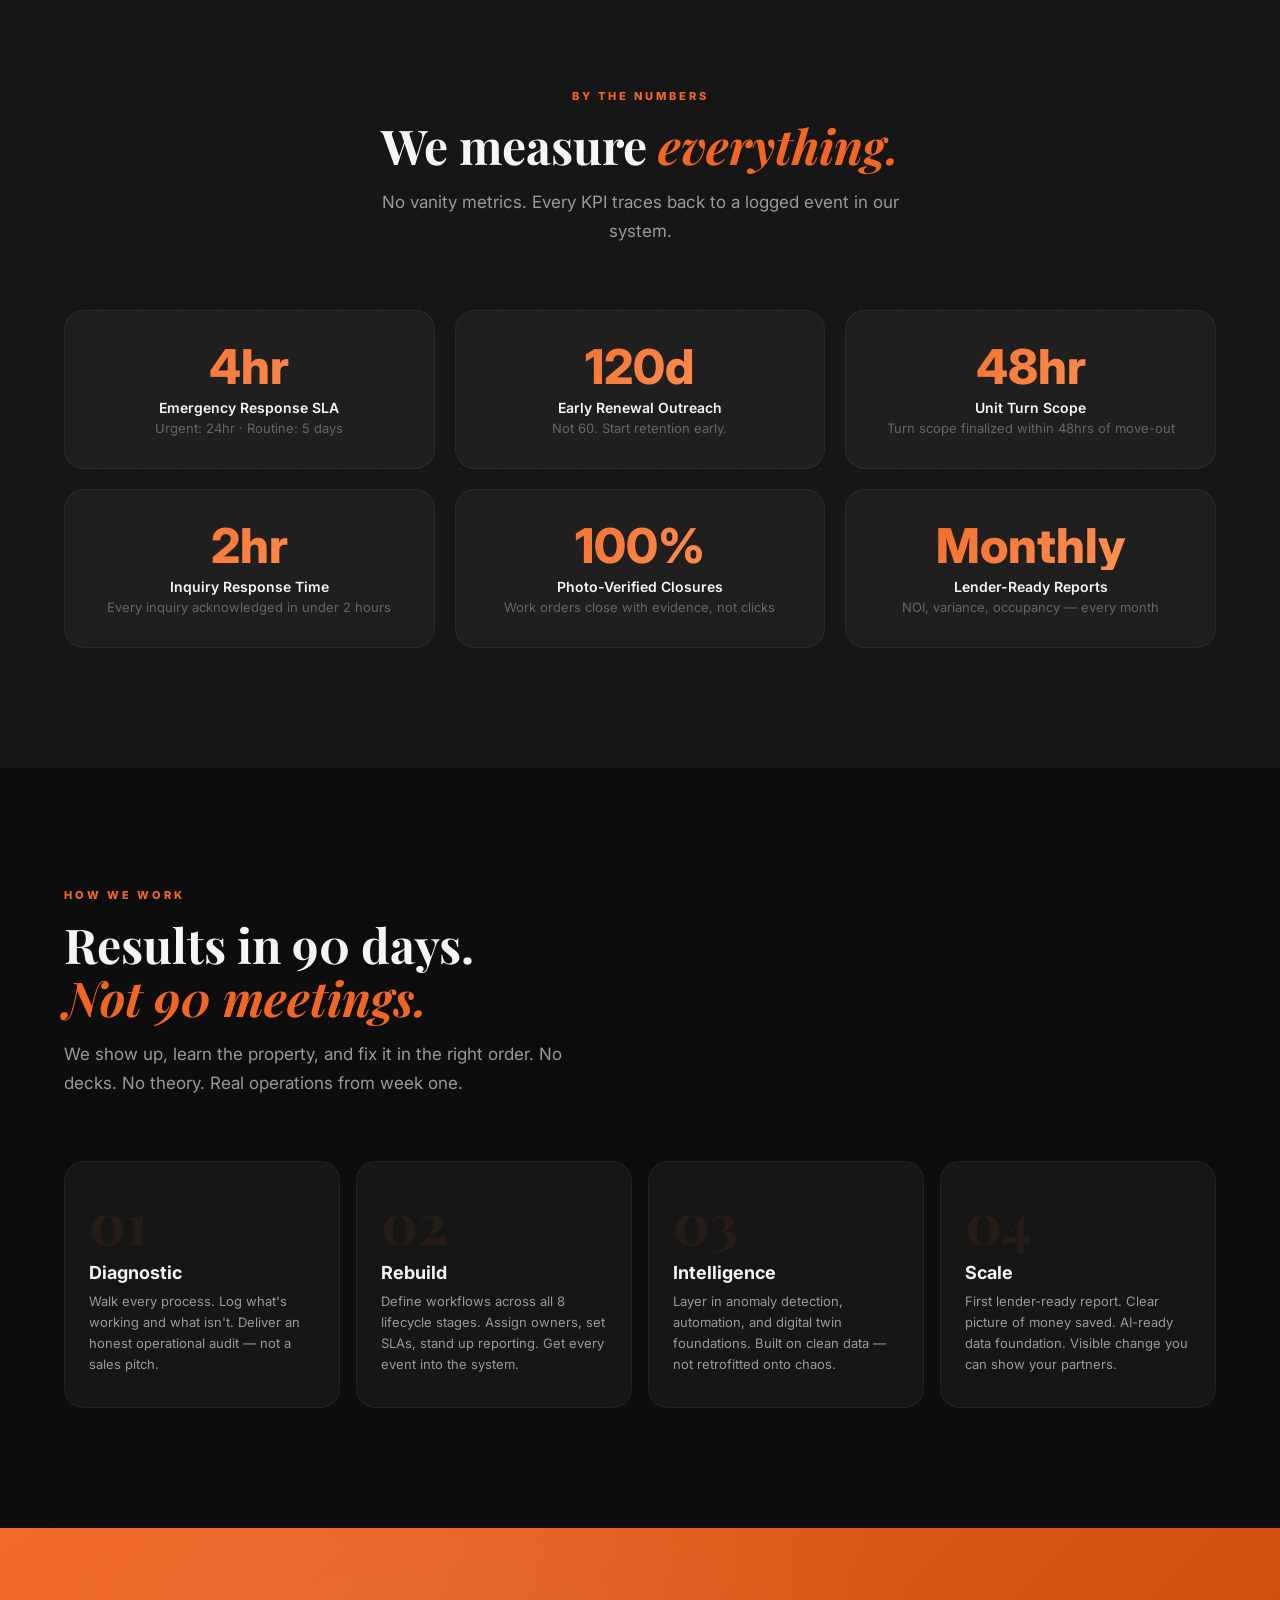
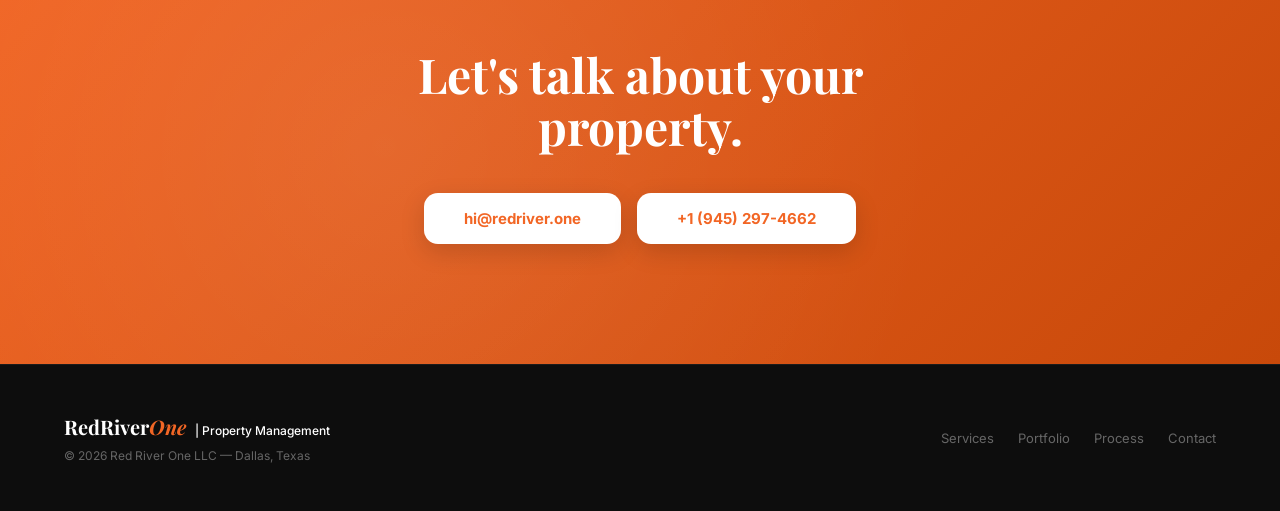
==== commit 65ab000e: "feat: 3330 Unicorn Lake update, logo animation, stat card icons, and page animations - Update 3330 U" ====
--- a/index.html
+++ b/index.html
@@ -60,7 +60,7 @@
       .nav-links { display: none; position: absolute; top: 100%; left: 0; right: 0; flex-direction: column; background: rgba(13,13,13,0.95); backdrop-filter: blur(20px); padding: 20px 24px; gap: 16px; border-bottom: 1px solid var(--glass-border); }
       .nav-links.open { display: flex; }
       .nav-links a { font-size: 16px; padding: 8px 0; }
-      .nav-cta { text-align: center; display: block; }
+      .nav-cta { text-align: center; display: block; padding: 16px 32px; font-size: 17px; margin-top: 8px; width: 100%; box-sizing: border-box; }
       .hamburger { display: block; }
     }
 
@@ -82,11 +82,14 @@
     .btn-ghost:hover { border-color: rgba(255,255,255,0.5); background: rgba(255,255,255,0.06); }
 
     /* Hero stats */
-    .hero-stats { display: grid; grid-template-columns: repeat(4, 1fr); gap: 1px; margin-top: 60px; border-radius: 20px; overflow: hidden; max-width: 720px; background: var(--glass-border); }
-    .hero-stat { background: rgba(255,255,255,0.03); backdrop-filter: blur(12px); padding: 24px 20px; text-align: center; }
-    .hero-stat-value { font-size: 32px; font-weight: 800; color: #fff; line-height: 1; }
+    .hero-stats { display: grid; grid-template-columns: repeat(4, 1fr); gap: 12px; margin-top: 60px; max-width: 720px; }
+    .hero-stat { background: rgba(255,255,255,0.04); backdrop-filter: blur(16px); border: 1px solid rgba(255,255,255,0.08); border-radius: 18px; padding: 24px 20px; text-align: center; display: flex; flex-direction: column; align-items: center; gap: 10px; transition: background 0.2s, border-color 0.2s; }
+    .hero-stat:hover { background: rgba(255,255,255,0.07); border-color: rgba(242,102,37,0.25); }
+    .hero-stat-icon { width: 40px; height: 40px; border-radius: 12px; background: rgba(242,102,37,0.12); display: flex; align-items: center; justify-content: center; }
+    .hero-stat-icon svg { width: 20px; height: 20px; stroke: var(--brand); fill: none; stroke-width: 1.8; stroke-linecap: round; stroke-linejoin: round; }
+    .hero-stat-value { font-size: 30px; font-weight: 800; color: #fff; line-height: 1; }
     .hero-stat-value span { color: var(--brand); }
-    .hero-stat-label { font-size: 12px; color: var(--text-muted); margin-top: 6px; letter-spacing: 0.5px; }
+    .hero-stat-label { font-size: 11px; color: var(--text-muted); letter-spacing: 0.6px; text-transform: uppercase; }
     @media (max-width: 640px) { .hero-stats { grid-template-columns: repeat(2, 1fr); } }
 
     /* ═══ SECTIONS ═══ */
@@ -222,6 +225,10 @@
       animation: shimmer 3s ease-in-out infinite;
     }
     @keyframes shimmer { 0%, 100% { left: -100%; } 50% { left: 100%; } }
+    @keyframes pm-slide { from { transform: translateX(-100%); } to { transform: translateX(0); } }
+    .logo-pipe { color: #fff !important; font-style: normal !important; font-weight: 500 !important; }
+    .logo-pm-wrap { display: inline-block; overflow: hidden; vertical-align: middle; margin-left: -3px; }
+    .logo-pm { display: inline-block; color: #fff !important; white-space: nowrap; font-style: normal !important; font-weight: 500 !important; animation: pm-slide 0.8s cubic-bezier(0.25, 0.46, 0.45, 0.94) forwards; }
 
     /* Brand accent glow pulse on CTA */
     .btn-primary { position: relative; overflow: hidden; }
@@ -260,6 +267,30 @@
     .service-tag:hover { background: rgba(242,102,37,0.12); border-color: rgba(242,102,37,0.25); }
     .portfolio-tag { transition: background 0.2s; }
     .portfolio-tag:hover { background: rgba(255,255,255,0.1); }
+
+    /* Cursor spotlight in hero */
+    .hero-glow { position: absolute; width: 600px; height: 600px; border-radius: 50%; background: radial-gradient(circle, rgba(242,102,37,0.08) 0%, transparent 70%); pointer-events: none; transform: translate(-50%, -50%); transition: opacity 0.4s; opacity: 0; }
+
+    /* Stat card icon hover spin */
+    .hero-stat:hover .hero-stat-icon svg { transform: rotate(15deg) scale(1.15); }
+    .hero-stat-icon svg { transition: transform 0.4s cubic-bezier(0.16, 1, 0.3, 1); }
+
+    /* Stat card stagger entrance */
+    .hero-stat { opacity: 0; transform: translateY(20px); transition: opacity 0.6s cubic-bezier(0.16,1,0.3,1), transform 0.6s cubic-bezier(0.16,1,0.3,1), background 0.2s, border-color 0.2s; }
+    .hero-stat.visible { opacity: 1; transform: translateY(0); }
+    .hero-stat:nth-child(1) { transition-delay: 0.1s; }
+    .hero-stat:nth-child(2) { transition-delay: 0.2s; }
+    .hero-stat:nth-child(3) { transition-delay: 0.3s; }
+    .hero-stat:nth-child(4) { transition-delay: 0.4s; }
+
+    /* Button ripple */
+    .btn-primary, .btn-ghost, .btn-white { position: relative; overflow: hidden; }
+    .ripple { position: absolute; border-radius: 50%; transform: scale(0); animation: ripple-anim 0.6s linear; background: rgba(255,255,255,0.25); pointer-events: none; }
+    @keyframes ripple-anim { to { transform: scale(4); opacity: 0; } }
+
+    /* CTA section animated background */
+    @keyframes cta-shift { 0%, 100% { background-position: 0% 50%; } 50% { background-position: 100% 50%; } }
+    .cta-section { background: linear-gradient(135deg, var(--brand), #c8490a, var(--brand), #ff7a3d) !important; background-size: 300% 300% !important; animation: cta-shift 8s ease infinite; }
 
     /* Reduce motion */
     @media (prefers-reduced-motion: reduce) {
@@ -275,8 +306,10 @@
       .hero-eyebrow { font-size: 10px; padding: 6px 14px; letter-spacing: 1.5px; }
       .hero-actions { gap: 12px; margin-top: 28px; }
       .btn-primary, .btn-ghost { padding: 14px 28px; font-size: 14px; width: 100%; text-align: center; }
-      .hero-stats { margin-top: 40px; gap: 1px; border-radius: 14px; }
-      .hero-stat { padding: 16px 12px; }
+      .hero-stats { margin-top: 40px; gap: 8px; }
+      .hero-stat { padding: 18px 12px; border-radius: 14px; }
+      .hero-stat-icon { width: 34px; height: 34px; border-radius: 10px; }
+      .hero-stat-icon svg { width: 16px; height: 16px; }
       .hero-stat-value { font-size: 24px; }
       .hero-stat-label { font-size: 10px; }
       .section { padding: 64px 0; }
@@ -320,7 +353,7 @@
   <!-- NAV -->
   <nav class="nav" id="nav">
     <div class="container nav-inner">
-      <a href="#" class="logo">RedRiver<span>One</span> <span style="font-family:var(--font);font-size:0.5em;font-weight:500;font-style:normal;color:var(--text-muted);margin-left:4px;">| Property Management</span></a>
+      <a href="#" class="logo">RedRiver<span>One</span> <span class="logo-pipe" style="font-family:var(--font);font-size:0.6em;margin-left:4px;">|</span><span class="logo-pm-wrap" style="font-family:var(--font);font-size:0.6em;"><span class="logo-pm">&nbsp;&nbsp;Property Management</span></span></a>
       <div class="nav-links">
         <a href="#services">Services</a>
         <a href="#portfolio">Portfolio</a>
@@ -337,6 +370,7 @@
       <source src="assets/video/bg.mp4" type="video/mp4" />
     </video>
     <div class="hero-overlay"></div>
+    <div class="hero-glow" id="heroGlow"></div>
     <div class="container hero-content">
       <div class="hero-eyebrow">Property Management · Texas</div>
       <h1>Your property, managed like it <em>matters.</em></h1>
@@ -347,18 +381,30 @@
       </div>
       <div class="hero-stats">
         <div class="hero-stat">
+          <div class="hero-stat-icon">
+            <svg viewBox="0 0 24 24"><path d="M3 21h18M5 21V7l7-4 7 4v14M9 21v-6h6v6"/></svg>
+          </div>
           <div class="hero-stat-value">5</div>
           <div class="hero-stat-label">Properties Managed</div>
         </div>
         <div class="hero-stat">
-          <div class="hero-stat-value">90<span>d</span></div>
+          <div class="hero-stat-icon">
+            <svg viewBox="0 0 24 24"><polyline points="22 7 13.5 15.5 8.5 10.5 2 17"/><polyline points="16 7 22 7 22 13"/></svg>
+          </div>
+          <div class="hero-stat-value">90<span>D</span></div>
           <div class="hero-stat-label">Visible Results</div>
         </div>
         <div class="hero-stat">
+          <div class="hero-stat-icon">
+            <svg viewBox="0 0 24 24"><path d="M12 2v4M12 18v4M4.93 4.93l2.83 2.83M16.24 16.24l2.83 2.83M2 12h4M18 12h4M4.93 19.07l2.83-2.83M16.24 7.76l2.83-2.83"/></svg>
+          </div>
           <div class="hero-stat-value">8</div>
           <div class="hero-stat-label">Lifecycle Stages</div>
         </div>
         <div class="hero-stat">
+          <div class="hero-stat-icon">
+            <svg viewBox="0 0 24 24"><circle cx="12" cy="12" r="10"/><polyline points="12 6 12 12 16 14"/></svg>
+          </div>
           <div class="hero-stat-value">24<span>/7</span></div>
           <div class="hero-stat-label">Operations</div>
         </div>
@@ -475,12 +521,12 @@
           </div>
         </div>
         <div class="portfolio-card reveal-scale">
-          <img src="assets/images/portfolio/3330-Unicorn-Lake.jpg" alt="3330 Unicorn Lake" class="portfolio-img" loading="lazy" decoding="async" />
+          <img src="assets/images/portfolio/3330-Unicorn-Lake-new.jpg" alt="3330 Unicorn Lake" class="portfolio-img" loading="lazy" decoding="async" />
           <span class="portfolio-badge badge-soon">Coming Soon</span>
           <div class="portfolio-info">
             <div class="portfolio-name">3330 Unicorn Lake</div>
-            <div class="portfolio-loc">Texas</div>
-            <div class="portfolio-type">Single Family · Residential</div>
+            <div class="portfolio-loc">Denton, TX 76210</div>
+            <div class="portfolio-type">150 Unit · Multi Family</div>
           </div>
         </div>
       </div>
@@ -565,7 +611,7 @@
       <h2 class="section-title" style="font-family:var(--serif);color:#fff;">Let's talk about your property.</h2>
       <div class="cta-actions">
         <a href="mailto:hi@redriver.one" class="btn-white">hi@redriver.one</a>
-        <a href="tel:9452974662" class="btn-white">(945) 297-4662</a>
+        <a href="tel:+19452974662" class="btn-white">+1 (945) 297-4662</a>
       </div>
     </div>
   </section>
@@ -574,7 +620,7 @@
   <footer class="footer">
     <div class="container footer-inner">
       <div>
-        <span class="logo" style="font-size:20px;">RedRiver<span>One</span> <span style="font-family:var(--font);font-size:0.5em;font-weight:500;font-style:normal;color:var(--text-muted);margin-left:4px;">| Property Management</span></span>
+        <span class="logo" style="font-size:20px;">RedRiver<span>One</span> <span class="logo-pipe" style="font-family:var(--font);font-size:0.6em;margin-left:4px;">|</span><span class="logo-pm-wrap" style="font-family:var(--font);font-size:0.6em;"><span class="logo-pm">&nbsp;&nbsp;Property Management</span></span></span>
         <p class="footer-copy" style="margin-top:8px;">© 2026 Red River One LLC — Dallas, Texas</p>
       </div>
       <div class="footer-links">
@@ -611,6 +657,56 @@
       entries.forEach(e => { if (e.isIntersecting) { e.target.classList.add('visible'); observer.unobserve(e.target) } })
     }, { threshold: 0.1, rootMargin: '0px 0px -40px 0px' })
     document.querySelectorAll('.reveal, .reveal-left, .reveal-right, .reveal-scale').forEach(el => observer.observe(el))
+
+    // Stat card stagger + number counter on scroll
+    const statObserver = new IntersectionObserver((entries) => {
+      entries.forEach(e => {
+        if (!e.isIntersecting) return
+        e.target.classList.add('visible')
+        const valEl = e.target.querySelector('.hero-stat-value')
+        const text = valEl.innerHTML
+        const match = text.match(/^(\d+)(.*)$/)
+        if (match) {
+          const target = parseInt(match[1])
+          const suffix = match[2]
+          let start = 0
+          const duration = 1200
+          const step = (timestamp) => {
+            if (!start) start = timestamp
+            const progress = Math.min((timestamp - start) / duration, 1)
+            const ease = 1 - Math.pow(1 - progress, 3)
+            valEl.innerHTML = Math.round(ease * target) + suffix
+            if (progress < 1) requestAnimationFrame(step)
+          }
+          requestAnimationFrame(step)
+        }
+        statObserver.unobserve(e.target)
+      })
+    }, { threshold: 0.3 })
+    document.querySelectorAll('.hero-stat').forEach(el => statObserver.observe(el))
+
+    // Cursor spotlight in hero
+    const heroGlow = document.getElementById('heroGlow')
+    const hero = document.querySelector('.hero')
+    hero.addEventListener('mousemove', (e) => {
+      const rect = hero.getBoundingClientRect()
+      heroGlow.style.left = (e.clientX - rect.left) + 'px'
+      heroGlow.style.top = (e.clientY - rect.top) + 'px'
+      heroGlow.style.opacity = '1'
+    })
+    hero.addEventListener('mouseleave', () => { heroGlow.style.opacity = '0' })
+
+    // Button ripple
+    document.querySelectorAll('.btn-primary, .btn-ghost, .btn-white').forEach(btn => {
+      btn.addEventListener('click', (e) => {
+        const r = document.createElement('span')
+        r.className = 'ripple'
+        const size = Math.max(btn.offsetWidth, btn.offsetHeight)
+        r.style.cssText = `width:${size}px;height:${size}px;left:${e.offsetX - size/2}px;top:${e.offsetY - size/2}px`
+        btn.appendChild(r)
+        setTimeout(() => r.remove(), 600)
+      })
+    })
 
     // Parallax tilt on portfolio cards
     document.querySelectorAll('.portfolio-card').forEach(card => {
